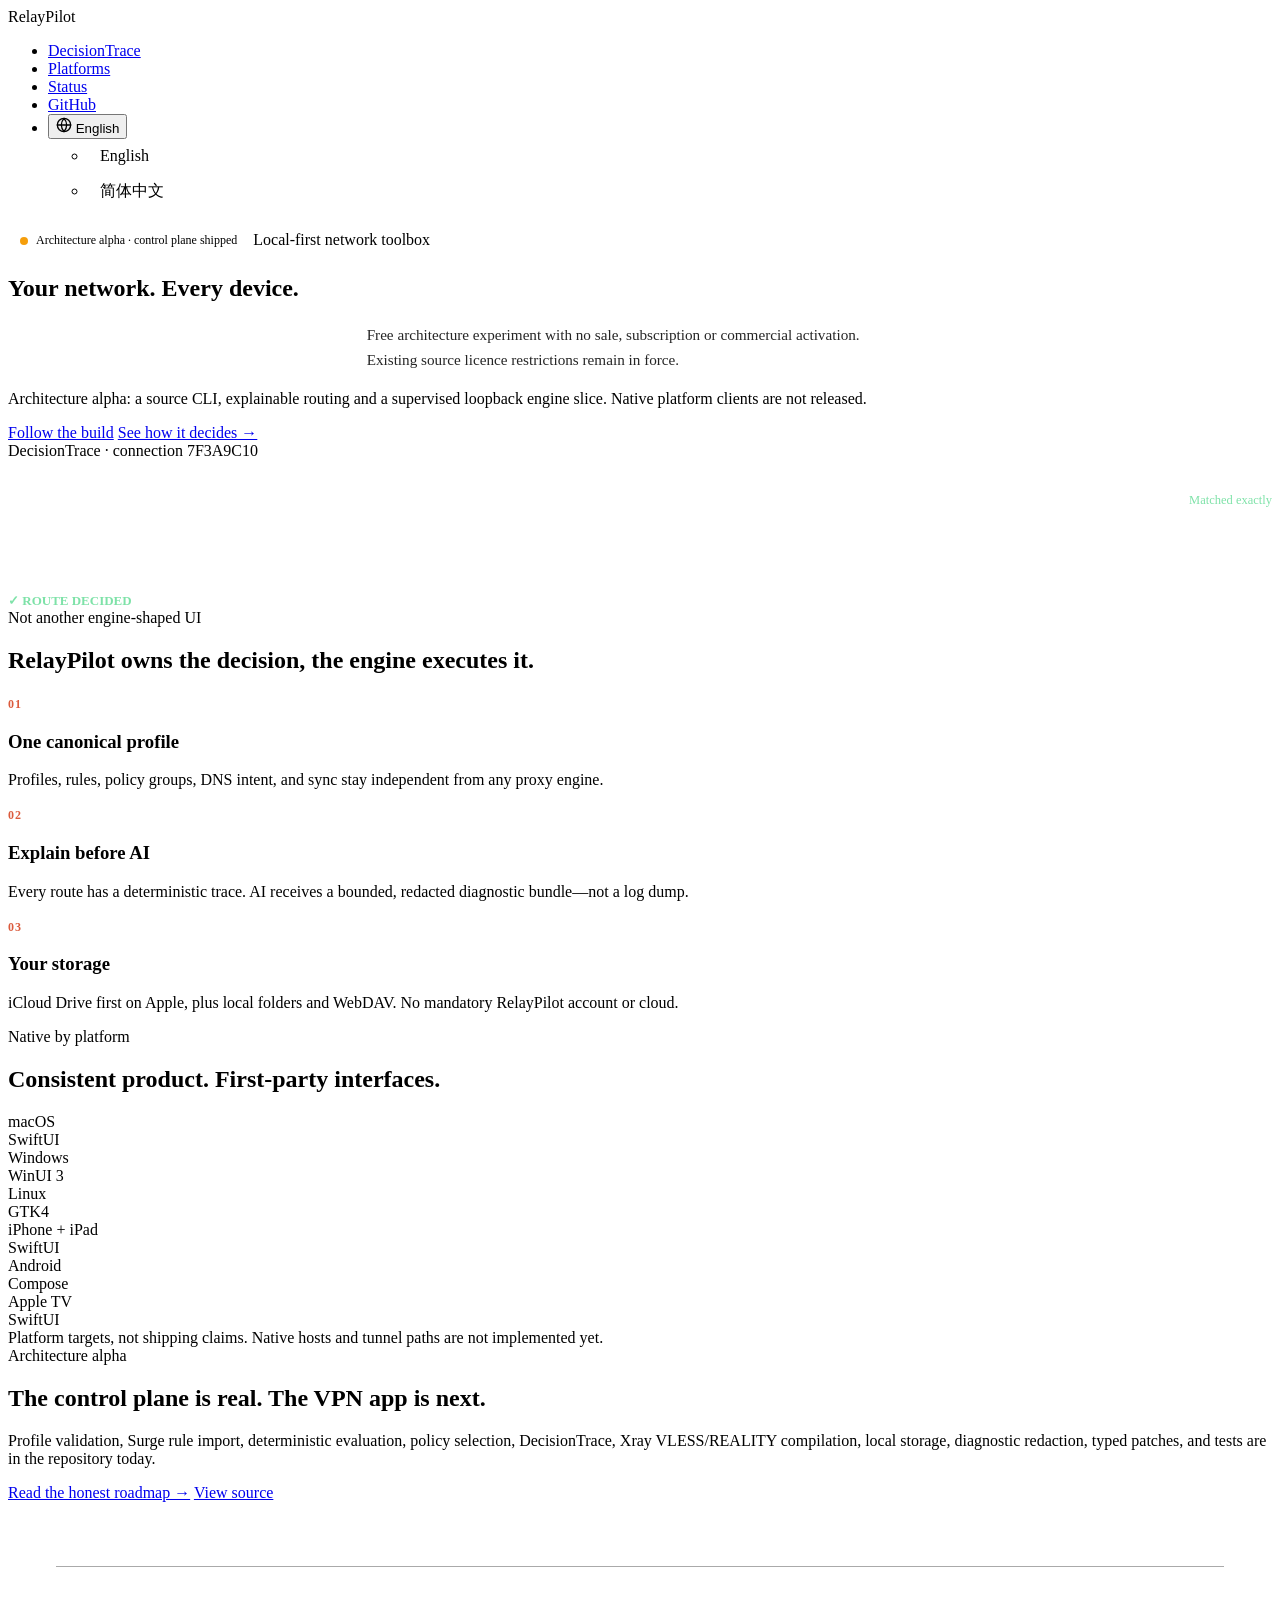
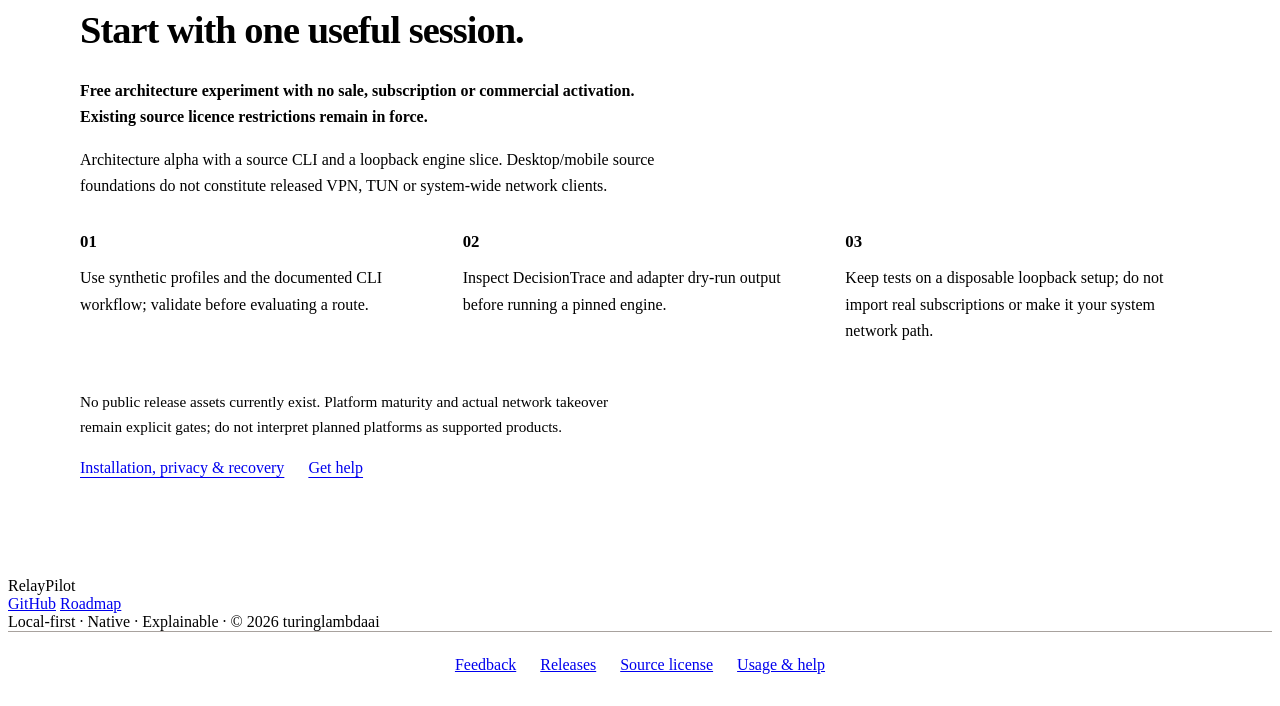
==== site/index.html @ 1c6aba77 "docs(site): use canonical project links after username change" ====
<!DOCTYPE html>
<html lang="en">
<head>
  <meta charset="UTF-8">
  <meta name="viewport" content="width=device-width, initial-scale=1.0">
  <title>RelayPilot — Your network. Every device.</title>
  <meta name="description" content="RelayPilot — one understandable network across every device you own.">
  <link rel="stylesheet" href="styles.css">
  <style>
    /* relaypilot product accent (family token skeleton, per-site hue) */
    :root { --accent:#DB5B3D; --accent-hover:#C2492E; --accent-soft:rgba(219,91,61,.14); --accent-tint:rgba(219,91,61,.08); }
    .status-pill { display:inline-flex; gap:8px; align-items:center; padding:7px 12px; border-radius:999px; border:1px solid var(--border); font-family:var(--font-mono); font-size:12px; }
    .status-dot { width:8px; height:8px; border-radius:50%; background:#F59E0B; }
    .card-num { font-family:var(--font-mono); font-size:12px; font-weight:600; color:var(--accent); letter-spacing:.08em; }
    .trace-body { white-space:normal; display:flex; flex-direction:column; gap:12px; }
    .trace-line { display:grid; grid-template-columns:230px 1fr auto; gap:14px; align-items:baseline; }
    .trace-label { color:rgba(255,255,255,.5); font-size:11.5px; letter-spacing:.08em; font-weight:600; }
    .trace-main { color:#fff; font-weight:600; }
    .trace-note { color:rgba(255,255,255,.5); font-size:12.5px; text-align:right; }
    .trace-note.ok { color:#7EE2A8; }
    .trace-verdict { border-top:1px solid rgba(255,255,255,.08); padding-top:12px; color:#7EE2A8; font-weight:600; font-size:13px; }
    @media (max-width:700px){ .trace-line { grid-template-columns:1fr; gap:2px; } .trace-note { text-align:left; } }
  </style>
<style>
  #product-support { display:flex; flex-wrap:wrap; justify-content:center; gap:12px 24px; padding:24px; font:inherit; border-top:1px solid var(--border, #a8a29e); }
  #product-support a:focus-visible { outline:2px solid currentColor; outline-offset:4px; }
  html:lang(en) #product-support .support-zh, html:lang(zh) #product-support .support-en { display:none; }
</style>
<style id="product-start-style">
.product-availability{font-size:.95rem;line-height:1.65;max-width:72ch;margin:18px 0;opacity:.85} .hero .product-availability{margin-left:auto;margin-right:auto}
.product-start{max-width:1120px;margin:64px auto;padding:32px 24px;border-top:1px solid var(--border,#aaa);font:inherit;line-height:1.65}
.product-start h2{font-size:clamp(1.7rem,3vw,2.4rem);letter-spacing:-.025em;margin:0 0 16px}.product-start h3{font-size:1.05rem;margin:0 0 10px}.product-start p{margin:0 0 16px;max-width:74ch}.product-start-grid{display:grid;grid-template-columns:repeat(3,minmax(0,1fr));gap:28px;margin:28px 0}.product-start a{text-decoration:underline;text-underline-offset:4px;overflow-wrap:anywhere}.product-start a:focus-visible{outline:2px solid currentColor;outline-offset:5px}.product-start .start-links{display:flex;gap:16px 24px;flex-wrap:wrap}.product-start .start-status{font-weight:600}.product-start .start-limits{font-size:.95em}
html:lang(en) .reader-zh,html:lang(zh) .reader-en{display:none!important}@media(max-width:700px){.product-start{margin:40px auto;padding:24px 20px}.product-start-grid{grid-template-columns:1fr;gap:18px}}
</style>
<style>.lang-menu li.lang-choice{padding:0}.lang-menu .lang-choice button{display:block;width:100%;padding:8px 12px;border:0;background:transparent;color:inherit;font:inherit;text-align:left;cursor:pointer}.lang-menu .lang-choice button:focus-visible{outline:2px solid currentColor;outline-offset:-2px;border-radius:4px}</style>
</head>
<body>
  <nav class="nav-container">
    <div class="nav-wrapper">
      <div class="nav-brand">RelayPilot</div>
      <ul class="nav-menu">
        <li><a href="#trace" data-en="DecisionTrace" data-zh="DecisionTrace">DecisionTrace</a></li>
        <li><a href="#platforms" class="optional" data-en="Platforms" data-zh="平台">Platforms</a></li>
        <li><a href="#status" class="optional" data-en="Status" data-zh="状态">Status</a></li>
        <li><a href="https://github.com/turlamai/relaypilot">GitHub</a></li>
        <li class="lang-dropdown-wrapper">
          <button class="lang-btn" type="button" onclick="void 0" aria-label="Switch language">
            <svg width="16" height="16" viewBox="0 0 24 24" fill="none" stroke="currentColor" stroke-width="2" stroke-linecap="round" stroke-linejoin="round"><circle cx="12" cy="12" r="10"></circle><line x1="2" y1="12" x2="22" y2="12"></line><path d="M12 2a15.3 15.3 0 0 1 4 10 15.3 15.3 0 0 1-4 10 15.3 15.3 0 0 1-4-10 15.3 15.3 0 0 1 4-10z"></path></svg>
            <span id="current-lang-label" data-en="English" data-zh="简体中文">English</span>
          </button>
          <ul class="lang-menu">
            <li class="lang-choice"><button type="button" onclick="setLanguage('en')">English</button></li>
            <li class="lang-choice"><button type="button" onclick="setLanguage('zh')">简体中文</button></li>
          </ul>
        </li>
      </ul>
    </div>
  </nav>

  <section class="hero" id="overview">
    <div class="container">
      <div class="status-pill"><span class="status-dot"></span><span data-en="Architecture alpha · control plane shipped" data-zh="架构 Alpha · 控制平面已交付">Architecture alpha · control plane shipped</span></div>
      <span class="eyebrow" data-en="Local-first network toolbox" data-zh="LOCAL-FIRST 原生网络工具箱">Local-first network toolbox</span>
      <h1><span data-en="Your network." data-zh="你的网络，">Your network.</span> <span class="accent" data-en="Every device." data-zh="每一台设备。">Every device.</span></h1>
<p class="reader-en product-availability" lang="en">Free architecture experiment with no sale, subscription or commercial activation. Existing source licence restrictions remain in force.</p><p class="reader-zh product-availability" lang="zh">免费架构实验，不销售、不订阅、不接商业激活；现行源码许可限制仍然有效。</p>
      <p class="lead" data-en="Architecture alpha: a source CLI, explainable routing and a supervised loopback engine slice. Native platform clients are not released." data-zh="架构 Alpha：源码 CLI、可解释路由与受监督回环引擎纵切。原生平台客户端尚未发布。">Architecture alpha: a source CLI, explainable routing and a supervised loopback engine slice. Native platform clients are not released.</p>
      <div class="hero-buttons">
        <a href="https://github.com/turlamai/relaypilot" class="btn btn-primary" data-en="Follow the build" data-zh="关注开发进展">Follow the build</a>
        <a href="#trace" class="btn btn-secondary" data-en="See how it decides →" data-zh="看它如何决策 →">See how it decides →</a>
      </div>
      <div class="hero-visual">
        <div class="code-window">
          <div class="window-header">
            <div class="window-controls"><span class="traffic-light close"></span><span class="traffic-light minimize"></span><span class="traffic-light maximize"></span></div>
            <div class="window-title">DecisionTrace · connection 7F3A9C10</div>
          </div>
          <div class="code-body trace-body" id="trace">
            <div class="trace-line"><span class="trace-label" data-en="REQUEST" data-zh="请求">REQUEST</span><span class="trace-main">api.openai.com:443</span><span class="trace-note" data-en="Browser · TCP" data-zh="浏览器 · TCP">Browser · TCP</span></div>
            <div class="trace-line"><span class="trace-label" data-en="RULE 1 · profile:daily-network" data-zh="规则 1 · profile:daily-network">RULE 1 · profile:daily-network</span><span class="trace-main">DOMAIN, api.openai.com</span><span class="trace-note ok" data-en="Matched exactly" data-zh="精确匹配">Matched exactly</span></div>
            <div class="trace-line"><span class="trace-label" data-en="POLICY" data-zh="策略">POLICY</span><span class="trace-main">AI → US Reality 01</span><span class="trace-note" data-en="Explicit group selection" data-zh="策略组显式选择">Explicit group selection</span></div>
            <div class="trace-line"><span class="trace-label" data-en="ENGINE BOUNDARY" data-zh="ENGINE 边界">ENGINE BOUNDARY</span><span class="trace-main">Xray · VLESS REALITY</span><span class="trace-note" data-en="Rule source map preserved" data-zh="保留规则源映射">Rule source map preserved</span></div>
            <div class="trace-verdict">✓ <span data-en="ROUTE DECIDED" data-zh="路由已决定">ROUTE DECIDED</span></div>
          </div>
        </div>
      </div>
    </div>
  </section>

  <section id="principles">
    <div class="container">
      <span class="eyebrow" data-en="Not another engine-shaped UI" data-zh="不是另一个按 engine 数据模型做出来的界面">Not another engine-shaped UI</span>
      <h2 class="section-title"><span data-en="RelayPilot owns the decision," data-zh="RelayPilot 做出决定，">RelayPilot owns the decision,</span> <span class="accent" data-en="the engine executes it." data-zh="Engine 负责执行。">the engine executes it.</span></h2>
      <div class="bento-grid">
        <div class="bento-card"><span class="card-num">01</span><h3 data-en="One canonical profile" data-zh="一套 canonical profile">One canonical profile</h3><p data-en="Profiles, rules, policy groups, DNS intent, and sync stay independent from any proxy engine." data-zh="Profile、规则、策略组、DNS 意图与同步不绑定任何 proxy engine。">Profiles, rules, policy groups, DNS intent, and sync stay independent from any proxy engine.</p></div>
        <div class="bento-card"><span class="card-num">02</span><h3 data-en="Explain before AI" data-zh="不依赖 AI 也能解释">Explain before AI</h3><p data-en="Every route has a deterministic trace. AI receives a bounded, redacted diagnostic bundle—not a log dump." data-zh="每条路由都有确定性 trace；AI 只接收有边界、已脱敏的诊断包。">Every route has a deterministic trace. AI receives a bounded, redacted diagnostic bundle—not a log dump.</p></div>
        <div class="bento-card"><span class="card-num">03</span><h3 data-en="Your storage" data-zh="使用你的存储">Your storage</h3><p data-en="iCloud Drive first on Apple, plus local folders and WebDAV. No mandatory RelayPilot account or cloud." data-zh="Apple 优先 iCloud Drive，并支持本地文件夹与 WebDAV；不强制账号或云。">iCloud Drive first on Apple, plus local folders and WebDAV. No mandatory RelayPilot account or cloud.</p></div>
      </div>
    </div>
  </section>

  <section id="platforms">
    <div class="container">
      <span class="eyebrow" data-en="Native by platform" data-zh="各平台真原生">Native by platform</span>
      <h2 class="section-title"><span data-en="Consistent product." data-zh="一致的产品。">Consistent product.</span> <span class="accent" data-en="First-party interfaces." data-zh="第一方原生界面。">First-party interfaces.</span></h2>
      <div class="platforms-grid">
        <div class="platform-card"><div class="platform-name">macOS</div><div class="platform-format">SwiftUI</div></div>
        <div class="platform-card"><div class="platform-name">Windows</div><div class="platform-format">WinUI 3</div></div>
        <div class="platform-card"><div class="platform-name">Linux</div><div class="platform-format">GTK4</div></div>
        <div class="platform-card"><div class="platform-name">iPhone + iPad</div><div class="platform-format">SwiftUI</div></div>
        <div class="platform-card"><div class="platform-name">Android</div><div class="platform-format">Compose</div></div>
        <div class="platform-card"><div class="platform-name">Apple TV</div><div class="platform-format">SwiftUI</div></div>
      </div>
      <div class="callout" data-en="Platform targets, not shipping claims. Native hosts and tunnel paths are not implemented yet." data-zh="这是平台目标，不是已支持声明；native host 与 tunnel path 尚未完成。">Platform targets, not shipping claims. Native hosts and tunnel paths are not implemented yet.</div>
    </div>
  </section>

  <section id="status">
    <div class="container">
      <span class="eyebrow" data-en="Architecture alpha" data-zh="架构 Alpha">Architecture alpha</span>
      <h2 class="section-title"><span data-en="The control plane is real." data-zh="控制平面已落地。">The control plane is real.</span> <span class="accent" data-en="The VPN app is next." data-zh="下一步是真实 VPN 路径。">The VPN app is next.</span></h2>
      <p class="lead" data-en="Profile validation, Surge rule import, deterministic evaluation, policy selection, DecisionTrace, Xray VLESS/REALITY compilation, local storage, diagnostic redaction, typed patches, and tests are in the repository today." data-zh="Profile 校验、Surge 规则导入、确定性求值、策略选择、DecisionTrace、Xray VLESS/REALITY 编译、本地 storage、诊断脱敏、typed patch 和测试都已进入仓库。">Profile validation, Surge rule import, deterministic evaluation, policy selection, DecisionTrace, Xray VLESS/REALITY compilation, local storage, diagnostic redaction, typed patches, and tests are in the repository today.</p>
      <div class="hero-buttons">
        <a href="https://github.com/turlamai/relaypilot/blob/main/ROADMAP.md" class="btn btn-primary" data-en="Read the honest roadmap →" data-zh="查看诚实路线图 →">Read the honest roadmap →</a>
        <a href="https://github.com/turlamai/relaypilot" class="btn btn-secondary" data-en="View source" data-zh="查看源码">View source</a>
      </div>
    </div>
  </section>

  <section id="start-here" class="product-start" aria-label="Get started / 开始使用">
<h2 class="reader-en " lang="en">Start with one useful session.</h2><h2 class="reader-zh " lang="zh">从一次有效使用开始。</h2><p class="reader-en start-status" lang="en">Free architecture experiment with no sale, subscription or commercial activation. Existing source licence restrictions remain in force.</p><p class="reader-zh start-status" lang="zh">免费架构实验，不销售、不订阅、不接商业激活；现行源码许可限制仍然有效。</p><p class="reader-en " lang="en">Architecture alpha with a source CLI and a loopback engine slice. Desktop/mobile source foundations do not constitute released VPN, TUN or system-wide network clients.</p><p class="reader-zh " lang="zh">架构 Alpha，已有源码 CLI 与回环引擎纵切。桌面或移动源码基础不等于已发布的 VPN、TUN 或系统全局网络客户端。</p><div class="product-start-grid"><article><h3 class="reader-en " lang="en">01</h3><h3 class="reader-zh " lang="zh">01</h3><p class="reader-en " lang="en">Use synthetic profiles and the documented CLI workflow; validate before evaluating a route.</p><p class="reader-zh " lang="zh">使用合成 profile 和已文档化的 CLI 工作流，先校验再求值路由。</p></article><article><h3 class="reader-en " lang="en">02</h3><h3 class="reader-zh " lang="zh">02</h3><p class="reader-en " lang="en">Inspect DecisionTrace and adapter dry-run output before running a pinned engine.</p><p class="reader-zh " lang="zh">运行固定版本引擎前，先检查 DecisionTrace 和适配器 dry-run 输出。</p></article><article><h3 class="reader-en " lang="en">03</h3><h3 class="reader-zh " lang="zh">03</h3><p class="reader-en " lang="en">Keep tests on a disposable loopback setup; do not import real subscriptions or make it your system network path.</p><p class="reader-zh " lang="zh">测试保留在可丢弃的回环环境，不导入真实订阅，也不将其用作系统网络通道。</p></article></div><p class="reader-en start-limits" lang="en">No public release assets currently exist. Platform maturity and actual network takeover remain explicit gates; do not interpret planned platforms as supported products.</p><p class="reader-zh start-limits" lang="zh">当前没有公开发行附件。平台成熟度与实际网络接管仍需明确验收；规划平台不等于已支持产品。</p><div class="start-links"><a class="reader-en" lang="en" href="https://github.com/turlamai/relaypilot/blob/main/docs/USER-GUIDE.md">Installation, privacy &amp; recovery</a><a class="reader-zh" lang="zh" href="https://github.com/turlamai/relaypilot/blob/main/docs/USER-GUIDE.zh-CN.md">安装、隐私与恢复</a><a href="https://github.com/turlamai/relaypilot/issues"><span class="reader-en " lang="en">Get help</span><span class="reader-zh " lang="zh">反馈与帮助</span></a></div>
</section>
<footer>
    <div class="footer-content">
      <div class="footer-brand">RelayPilot</div>
      <div class="footer-links">
        <a href="https://github.com/turlamai/relaypilot">GitHub</a>
        <a href="https://github.com/turlamai/relaypilot/blob/main/ROADMAP.md" data-en="Roadmap" data-zh="路线图">Roadmap</a>
      </div>
      <div class="footer-note" data-en="Local-first · Native · Explainable · © 2026 turinglambdaai" data-zh="Local-first · 原生 · 可解释 · © 2026 turinglambdaai">Local-first · Native · Explainable · © 2026 turinglambdaai</div>
    </div>
  </footer>
<nav id="product-support" aria-label="Support / 支持"><a href="https://github.com/turlamai/relaypilot/issues"><span class="support-zh">反馈</span><span class="support-en" lang="en">Feedback</span></a> <a href="https://github.com/turlamai/relaypilot/releases"><span class="support-zh">发布与更新</span><span class="support-en" lang="en">Releases</span></a> <a href="https://github.com/turlamai/relaypilot/blob/main/LICENSE"><span class="support-zh">源码许可</span><span class="support-en" lang="en">Source license</span></a> <a class="support-zh" href="https://github.com/turlamai/relaypilot/blob/main/docs/USER-GUIDE.zh-CN.md">使用与帮助</a> <a class="support-en" lang="en" href="https://github.com/turlamai/relaypilot/blob/main/docs/USER-GUIDE.md">Usage & help</a></nav>

  <script>
    // Unified language policy: explicit choice wins; otherwise follow system/browser locale.
    var LANGUAGE_OVERRIDE_KEY = 'relaypilot-lang-override-v2';
    var LANGUAGE_LEGACY_KEYS = ['site-lang'];
    var pageMetadata = {
      en: { title:'RelayPilot — Your network. Every device.', description:'RelayPilot — one understandable network across every device you own.' },
      zh: { title:'RelayPilot — 你的网络，每一台设备', description:'RelayPilot — 一套可解释的网络，覆盖你的每一台设备。' }
    };
    function readLanguageOverride(){
      try {
        var v=localStorage.getItem(LANGUAGE_OVERRIDE_KEY);
        if(v!=='zh'&&v!=='en'){
          for(var i=0;i<LANGUAGE_LEGACY_KEYS.length;i++){
            var legacy=localStorage.getItem(LANGUAGE_LEGACY_KEYS[i]);
            if(legacy==='zh'||legacy==='en'){ v=legacy; try{localStorage.setItem(LANGUAGE_OVERRIDE_KEY,v);}catch(e){} break; }
          }
        }
        return v==='zh'||v==='en'?v:null;
      } catch(e){ return null; }
    }
    function detectBrowserLanguage(){ var locale=(navigator.languages&&navigator.languages[0])||navigator.language||''; return String(locale).toLowerCase().indexOf('zh')===0?'zh':'en'; }
    function applyLanguage(lang,persist){
      if(persist){ try { localStorage.setItem(LANGUAGE_OVERRIDE_KEY,lang); } catch(e){} }
      document.querySelectorAll('[data-en]').forEach(function(el){ var text=el.getAttribute('data-'+lang); if(text!==null) el.textContent=text; });
      document.documentElement.lang=lang==='zh'?'zh-CN':'en';
      document.documentElement.setAttribute('data-language',lang);
      var label=document.getElementById('current-lang-label');
      if(label) label.textContent=lang==='zh'?'简体中文':'English';
      var metadata=pageMetadata[lang];
      if(metadata){ document.title=metadata.title; var d=document.querySelector('meta[name="description"]'); if(d)d.setAttribute('content',metadata.description); }
    }
    function setLanguage(lang){ if(lang==='zh'||lang==='en') applyLanguage(lang,true); }
    applyLanguage(readLanguageOverride()||detectBrowserLanguage(),false);
    LANGUAGE_LEGACY_KEYS.forEach(function(k){ try{ localStorage.removeItem(k); }catch(e){} });
    window.addEventListener('languagechange',function(){ if(!readLanguageOverride()) applyLanguage(detectBrowserLanguage(),false); });
  </script>
</body>
</html>
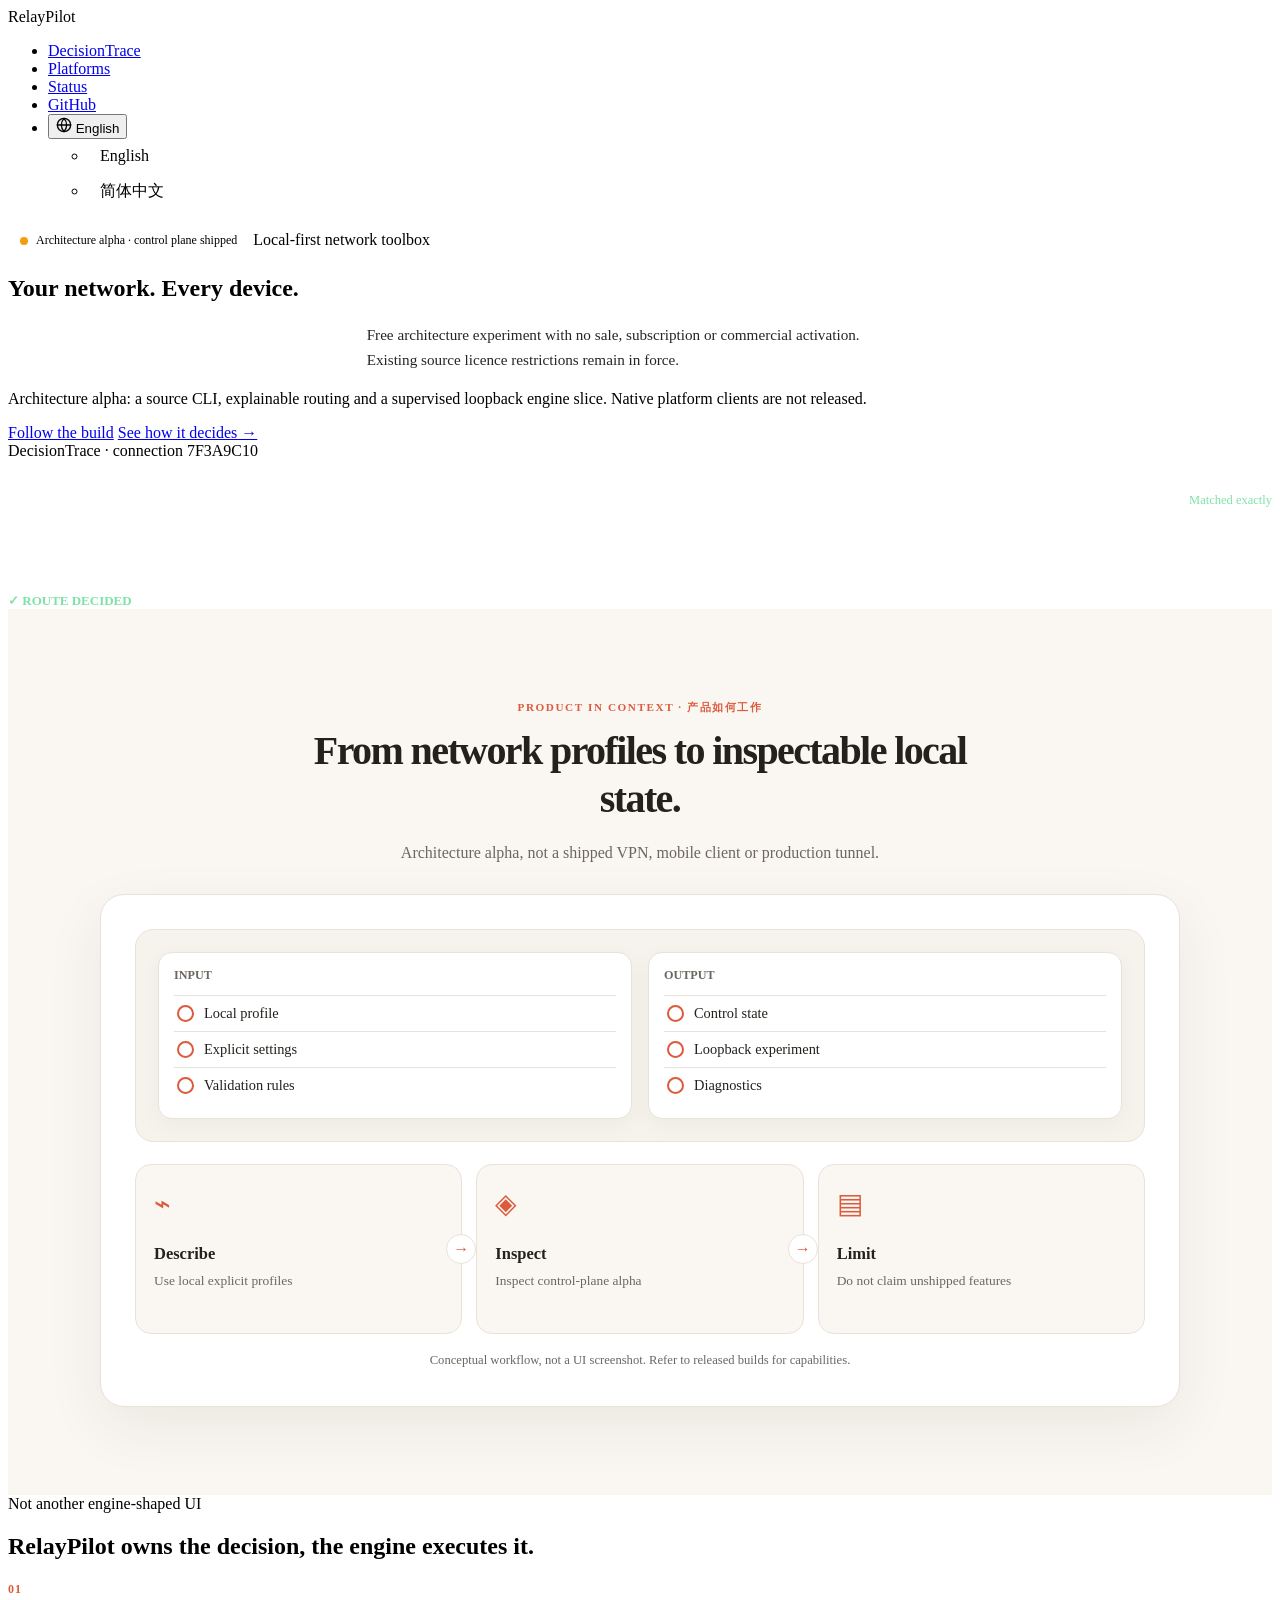
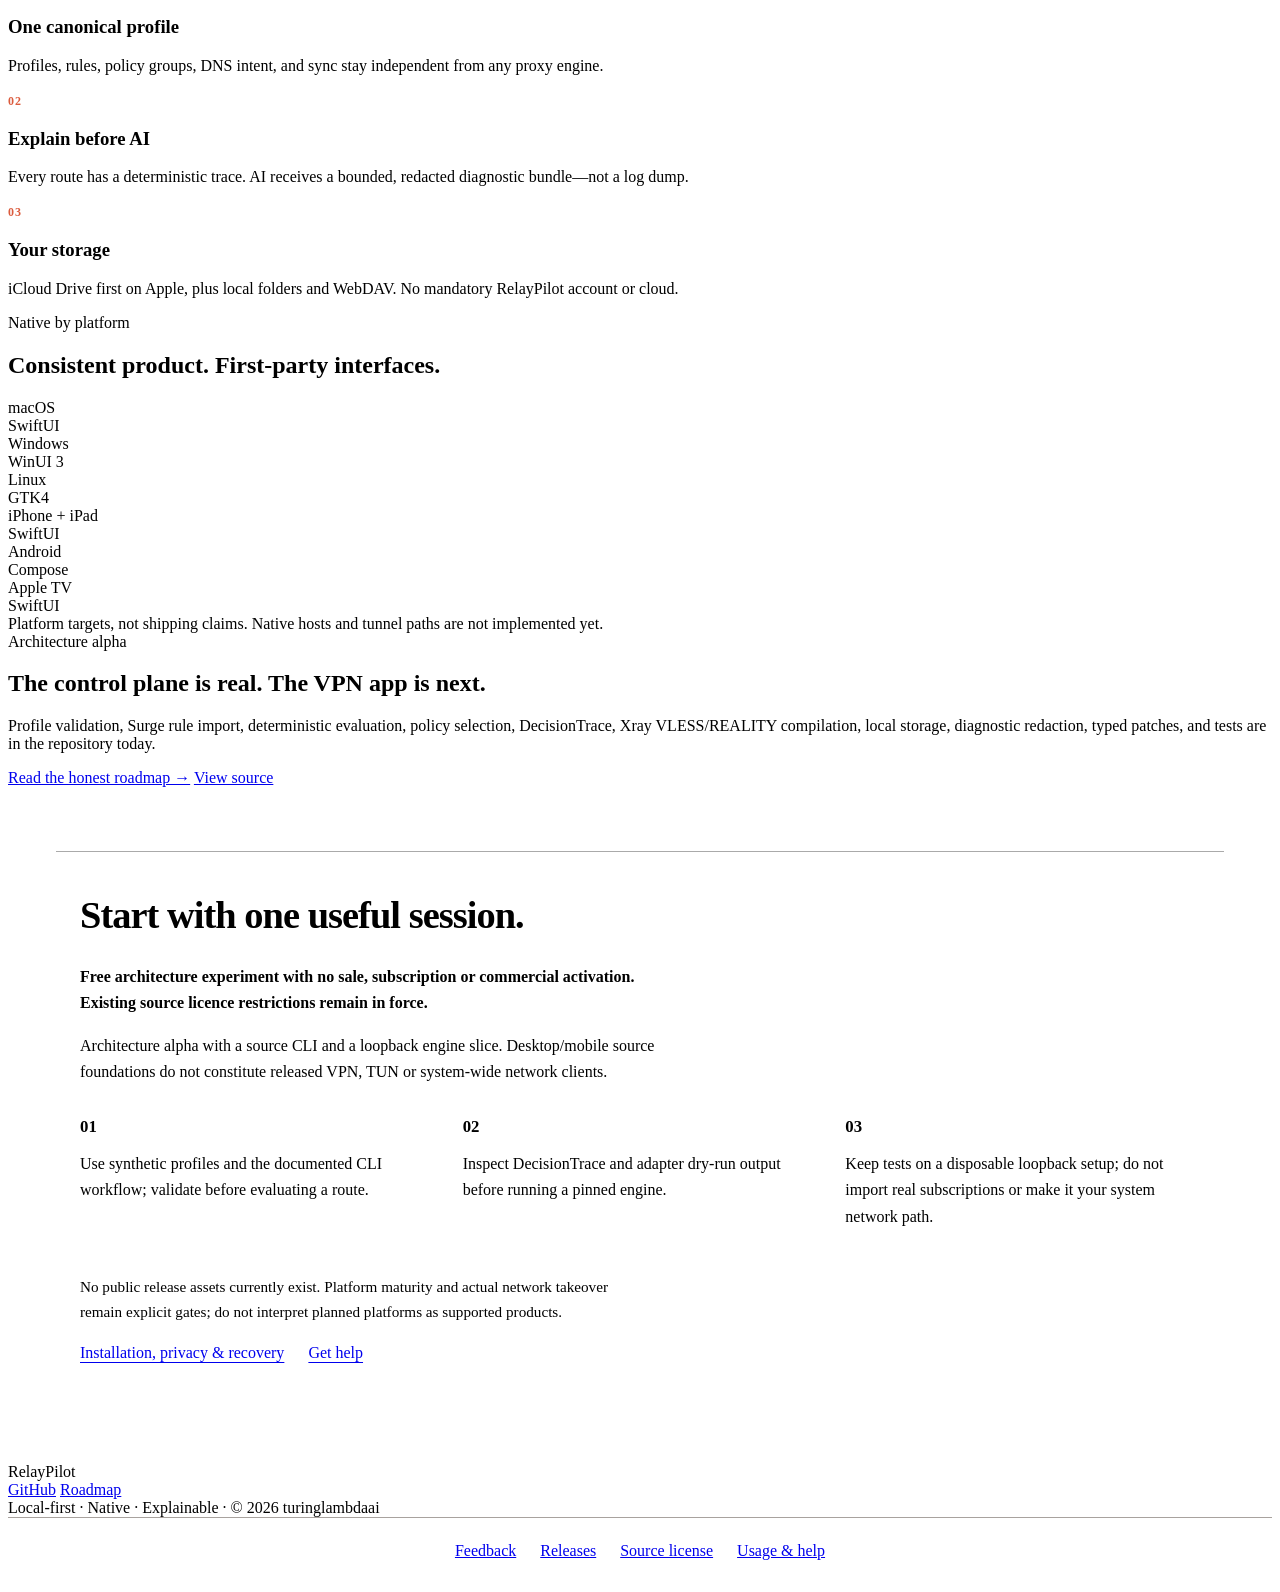
==== commit 924babb2: "docs(site): make product value visible with honest workflow diagram" ====
--- a/site/index.html
+++ b/site/index.html
@@ -33,7 +33,44 @@
 html:lang(en) .reader-zh,html:lang(zh) .reader-en{display:none!important}@media(max-width:700px){.product-start{margin:40px auto;padding:24px 20px}.product-start-grid{grid-template-columns:1fr;gap:18px}}
 </style>
 <style>.lang-menu li.lang-choice{padding:0}.lang-menu .lang-choice button{display:block;width:100%;padding:8px 12px;border:0;background:transparent;color:inherit;font:inherit;text-align:left;cursor:pointer}.lang-menu .lang-choice button:focus-visible{outline:2px solid currentColor;outline-offset:-2px;border-radius:4px}</style>
-</head>
+<style id="visual-showcase-css">
+/* Visual Showcase: process illustration, intentionally not an app screenshot. */
+.vs-showcase{padding:clamp(48px,7vw,88px) 24px;background:var(--bg,var(--surface,#faf7f2));color:var(--text,var(--ink,#24211d))}
+.vs-showcase *{box-sizing:border-box}
+.vs-showcase .vs-wrap{max-width:1080px;margin:0 auto}
+.vs-showcase .vs-intro{text-align:center;max-width:680px;margin:0 auto 28px}
+.vs-showcase .vs-label{text-transform:uppercase;letter-spacing:.14em;font-size:.7rem;font-weight:700;color:var(--accent,#b85d3f)}
+.vs-showcase h2{font:inherit;font-size:clamp(1.65rem,3.3vw,2.5rem);font-weight:700;line-height:1.2;letter-spacing:-.04em;margin:12px 0}
+.vs-showcase .vs-lead,.vs-showcase .vs-caption{color:var(--text-2,var(--muted,#6b6660));line-height:1.7}
+.vs-showcase .vs-frame{padding:clamp(18px,3vw,34px);border:1px solid var(--border,var(--line,#e8e2d9));background:var(--bg-card,var(--surface,#fff));border-radius:24px;box-shadow:0 20px 60px rgba(36,29,18,.07);overflow:hidden}
+.vs-showcase .vs-stage{display:grid;grid-template-columns:repeat(3,minmax(0,1fr));gap:14px}
+.vs-showcase .vs-step{position:relative;min-height:170px;padding:22px 18px;border-radius:16px;background:var(--bg,var(--surface,#faf7f2));border:1px solid var(--border,var(--line,#e8e2d9))}
+.vs-showcase .vs-step:not(:last-child):after{content:"→";position:absolute;z-index:1;right:-15px;top:50%;transform:translateY(-50%);width:28px;height:28px;display:grid;place-items:center;border-radius:50%;background:var(--bg-card,var(--surface,#fff));color:var(--accent,#b85d3f);border:1px solid var(--border,var(--line,#e8e2d9))}
+.vs-showcase .vs-glyph{font-size:1.75rem;display:block;margin-bottom:24px;color:var(--accent,#b85d3f)}
+.vs-showcase .vs-step b{display:block;font-size:1.03rem;margin-bottom:7px}
+.vs-showcase .vs-step small{display:block;color:var(--text-2,var(--muted,#6b6660));font-size:.84rem;line-height:1.5}
+.vs-showcase .vs-caption{font-size:.79rem;text-align:center;margin:16px 0 0}
+.vs-showcase .vs-art{margin-bottom:22px;background:var(--bg,var(--surface,#f6f3ed));border:1px solid var(--border,var(--line,#e8e2d9));border-radius:18px;padding:22px;overflow:hidden;min-height:185px}
+.vs-showcase .vs-task-art{display:grid;grid-template-columns:1fr 1fr;gap:16px;align-items:start}
+.vs-showcase .vs-mini-board{background:var(--bg-card,var(--surface,#fff));border-radius:14px;border:1px solid var(--border,var(--line,#e8e2d9));padding:15px;box-shadow:0 6px 24px rgba(10,10,10,.04)}
+.vs-showcase .vs-mini-title{font-size:.76rem;color:var(--text-2,var(--muted,#6b6660));font-weight:700;margin-bottom:12px}
+.vs-showcase .vs-mini-task{display:flex;align-items:center;gap:10px;padding:9px 3px;border-top:1px solid var(--border,var(--line,#e8e2d9));font-size:.9rem}
+.vs-showcase .vs-ring{flex:none;height:17px;width:17px;border:2px solid var(--accent,#b85d3f);border-radius:50%}
+.vs-showcase .vs-ring.done{background:var(--accent,#b85d3f);position:relative}.vs-showcase .vs-ring.done:after{content:"✓";color:#fff;font-size:12px;position:absolute;left:2px;top:-3px}
+.vs-showcase .vs-mini-tag{margin-left:auto;color:var(--accent,#b85d3f);background:var(--accent-soft,#f7e5dd);font-size:.7rem;padding:3px 6px;border-radius:6px}
+.vs-showcase .vs-reader-art{display:grid;grid-template-columns:1.5fr 1fr;gap:18px}
+.vs-showcase .vs-paper,.vs-showcase .vs-annotation{border-radius:14px;background:var(--bg-card,var(--surface,#fff));border:1px solid var(--border,var(--line,#e8e2d9));padding:18px}
+.vs-showcase .vs-paper-title{font-size:.75rem;letter-spacing:.1em;color:var(--text-2,var(--muted,#6b6660));margin-bottom:22px}
+.vs-showcase .vs-line{height:9px;background:var(--border,var(--line,#e8e2d9));border-radius:8px;margin:12px 0;max-width:100%}
+.vs-showcase .vs-line.short{width:57%}.vs-showcase .vs-line.mid{width:82%}
+.vs-showcase .vs-highlight{height:15px;border-radius:3px;width:72%;background:color-mix(in srgb,var(--accent,#d97757) 32%,transparent)}
+.vs-showcase .vs-note-label{font-size:.72rem;letter-spacing:.09em;color:var(--accent,#b85d3f);font-weight:800}
+.vs-showcase .vs-note-body{font-size:.93rem;line-height:1.7;margin:18px 0}
+.vs-showcase .vs-note-foot{font-size:.75rem;color:var(--text-2,var(--muted,#6b6660))}
+html:lang(en) .vs-zh,html:lang(zh) .vs-en{display:none!important}
+@media(max-width:700px){.vs-showcase .vs-stage{grid-template-columns:1fr}.vs-showcase .vs-step{min-height:120px}.vs-showcase .vs-step:not(:last-child):after{right:calc(50% - 14px);top:auto;bottom:-15px;transform:rotate(90deg)}.vs-showcase .vs-glyph{margin-bottom:12px}.vs-showcase .vs-reader-art{grid-template-columns:1fr 1fr}.vs-showcase .vs-art{padding:14px}}
+@media(prefers-reduced-motion:reduce){.vs-showcase *, .vs-showcase *:before,.vs-showcase *:after{animation:none!important;transition:none!important}}
+</style></head>
 <body>
   <nav class="nav-container">
     <div class="nav-wrapper">
@@ -84,7 +121,7 @@
         </div>
       </div>
     </div>
-  </section>
+  </section><section id="visual-showcase" class="vs-showcase" aria-label="Product workflow diagram"><div class="vs-wrap"><div class="vs-intro"><span class="vs-label">PRODUCT IN CONTEXT · 产品如何工作</span><h2><span class="vs-zh" lang="zh-CN">从网络配置到可检查的本地状态。</span><span class="vs-en" lang="en">From network profiles to inspectable local state.</span></h2><p class="vs-lead"><span class="vs-zh" lang="zh-CN">当前仍是架构 Alpha；示意不代表正式 VPN、移动客户端或生产级隧道已经交付。</span><span class="vs-en" lang="en">Architecture alpha, not a shipped VPN, mobile client or production tunnel.</span></p></div><div class="vs-frame"><div class="vs-art vs-task-art"><div class="vs-mini-board"><div class="vs-mini-title">INPUT</div><div class="vs-mini-task"><span class="vs-ring" aria-hidden="true"></span>Local profile</div><div class="vs-mini-task"><span class="vs-ring" aria-hidden="true"></span>Explicit settings</div><div class="vs-mini-task"><span class="vs-ring" aria-hidden="true"></span>Validation rules</div></div><div class="vs-mini-board"><div class="vs-mini-title">OUTPUT</div><div class="vs-mini-task"><span class="vs-ring" aria-hidden="true"></span>Control state</div><div class="vs-mini-task"><span class="vs-ring" aria-hidden="true"></span>Loopback experiment</div><div class="vs-mini-task"><span class="vs-ring" aria-hidden="true"></span>Diagnostics</div></div></div><div class="vs-stage"><div class="vs-step"><span class="vs-glyph" aria-hidden="true">⌁</span><b><span class="vs-zh" lang="zh-CN">描述配置</span><span class="vs-en" lang="en">Describe</span></b><small><span class="vs-zh" lang="zh-CN">使用显式本地资料</span><span class="vs-en" lang="en">Use local explicit profiles</span></small></div><div class="vs-step"><span class="vs-glyph" aria-hidden="true">◈</span><b><span class="vs-zh" lang="zh-CN">检查状态</span><span class="vs-en" lang="en">Inspect</span></b><small><span class="vs-zh" lang="zh-CN">验证控制平面实验</span><span class="vs-en" lang="en">Inspect control-plane alpha</span></small></div><div class="vs-step"><span class="vs-glyph" aria-hidden="true">▤</span><b><span class="vs-zh" lang="zh-CN">明确边界</span><span class="vs-en" lang="en">Limit</span></b><small><span class="vs-zh" lang="zh-CN">不宣传未交付能力</span><span class="vs-en" lang="en">Do not claim unshipped features</span></small></div></div><p class="vs-caption"><span class="vs-zh" lang="zh-CN">概念工作流示意，非软件截图。实际能力以已发布版本为准。</span><span class="vs-en" lang="en">Conceptual workflow, not a UI screenshot. Refer to released builds for capabilities.</span></p></div></div></section>
 
   <section id="principles">
     <div class="container">
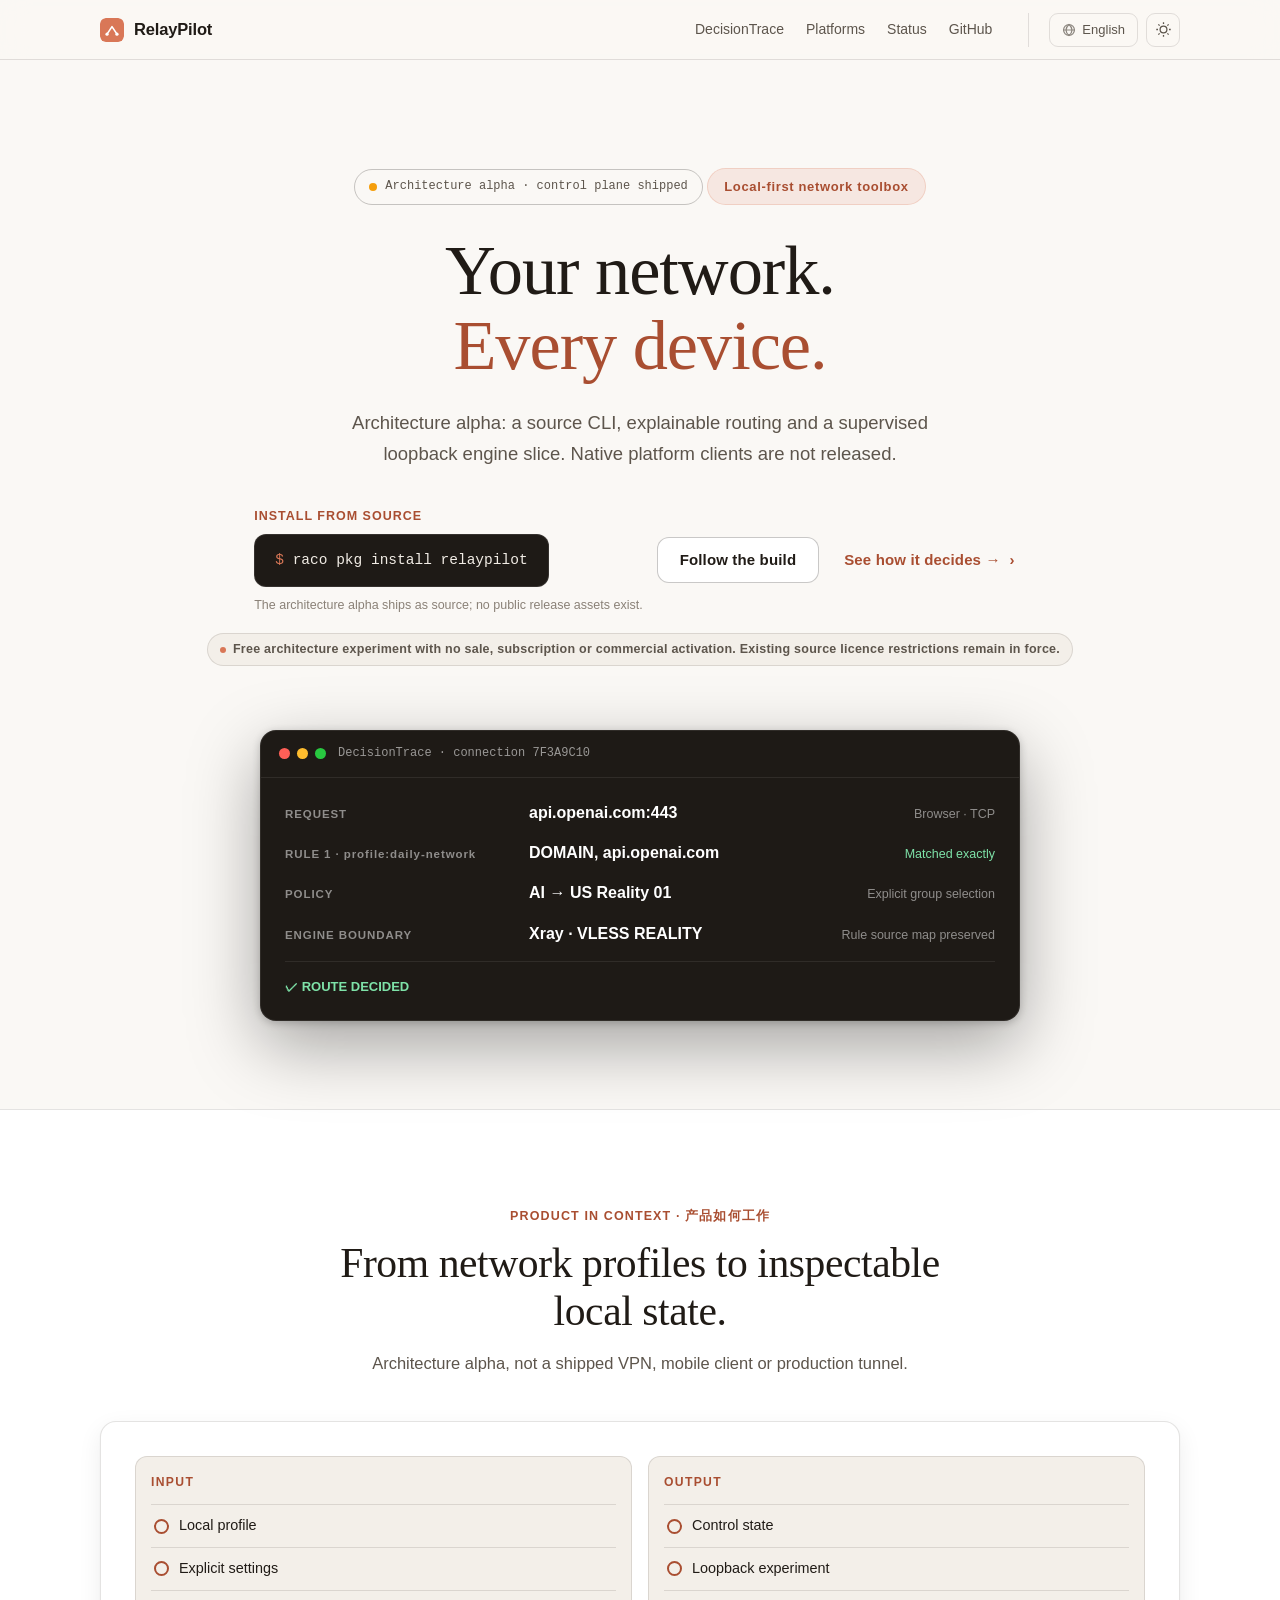
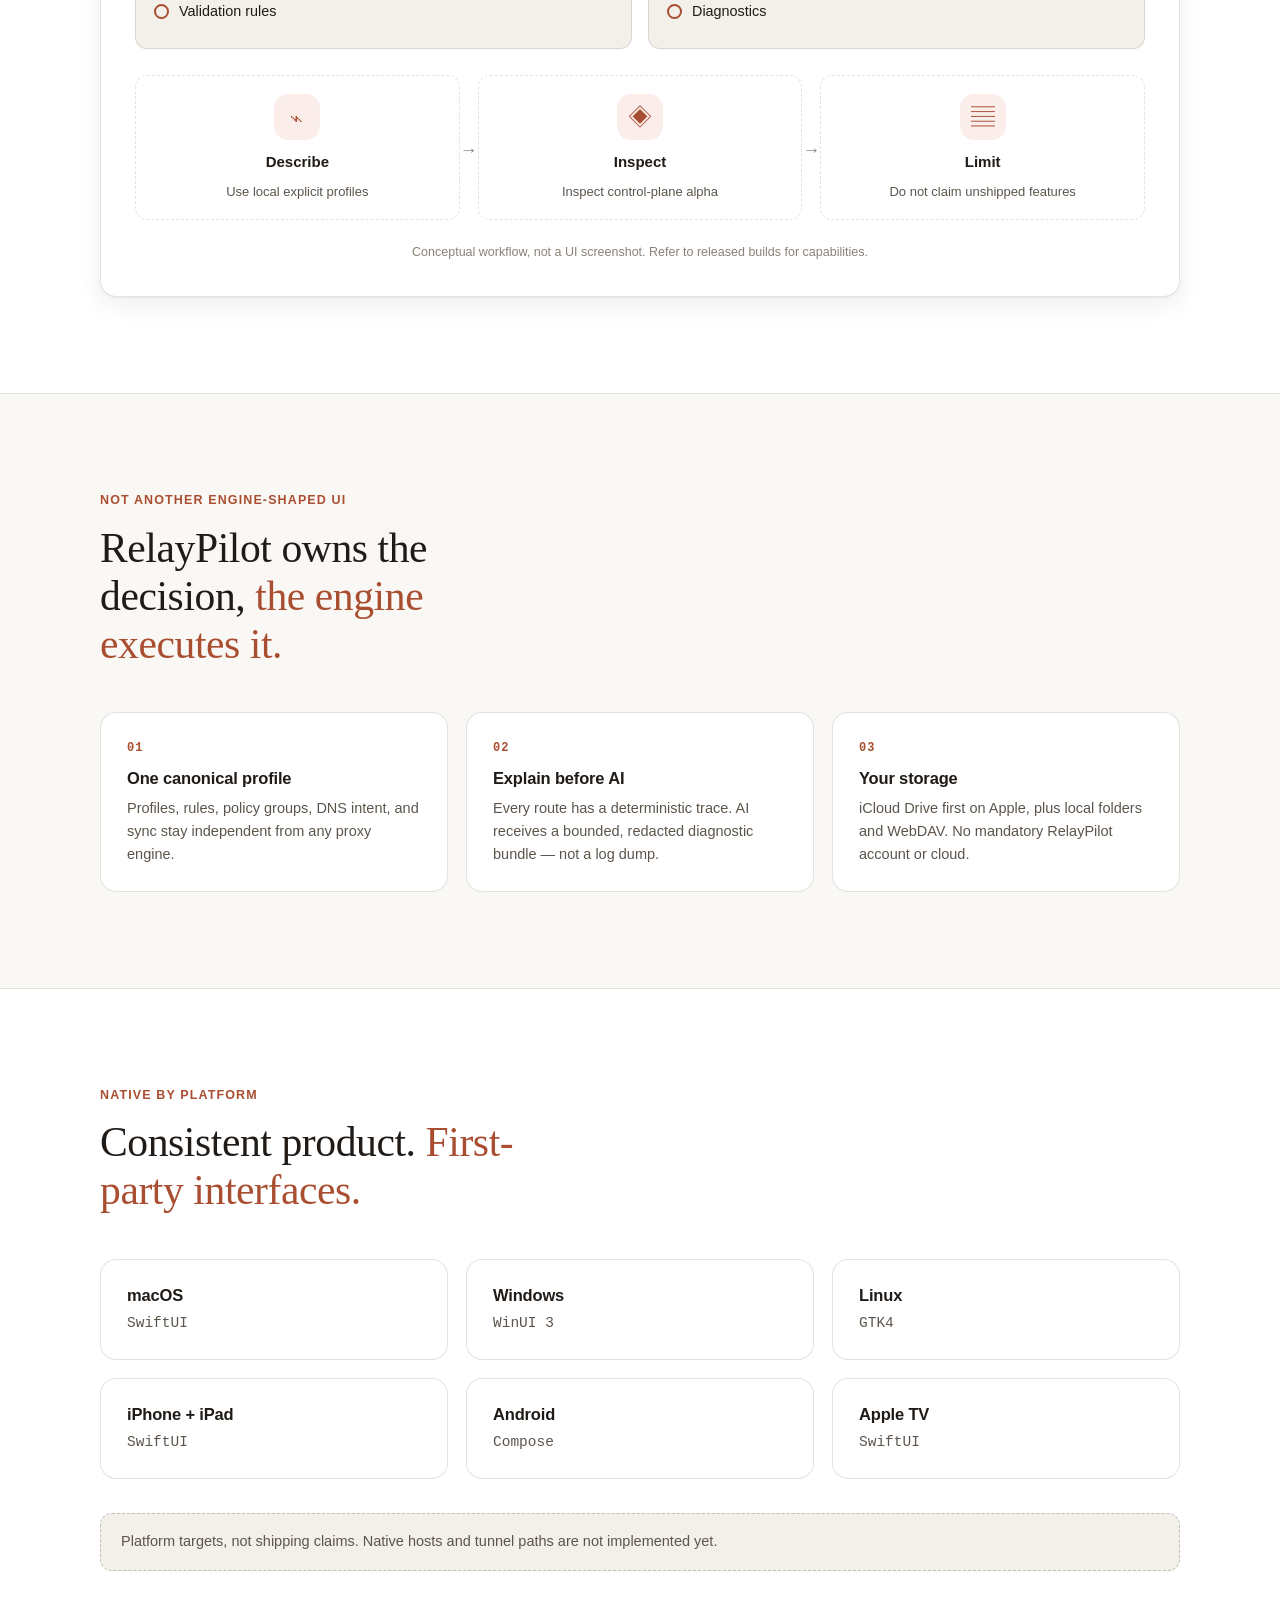
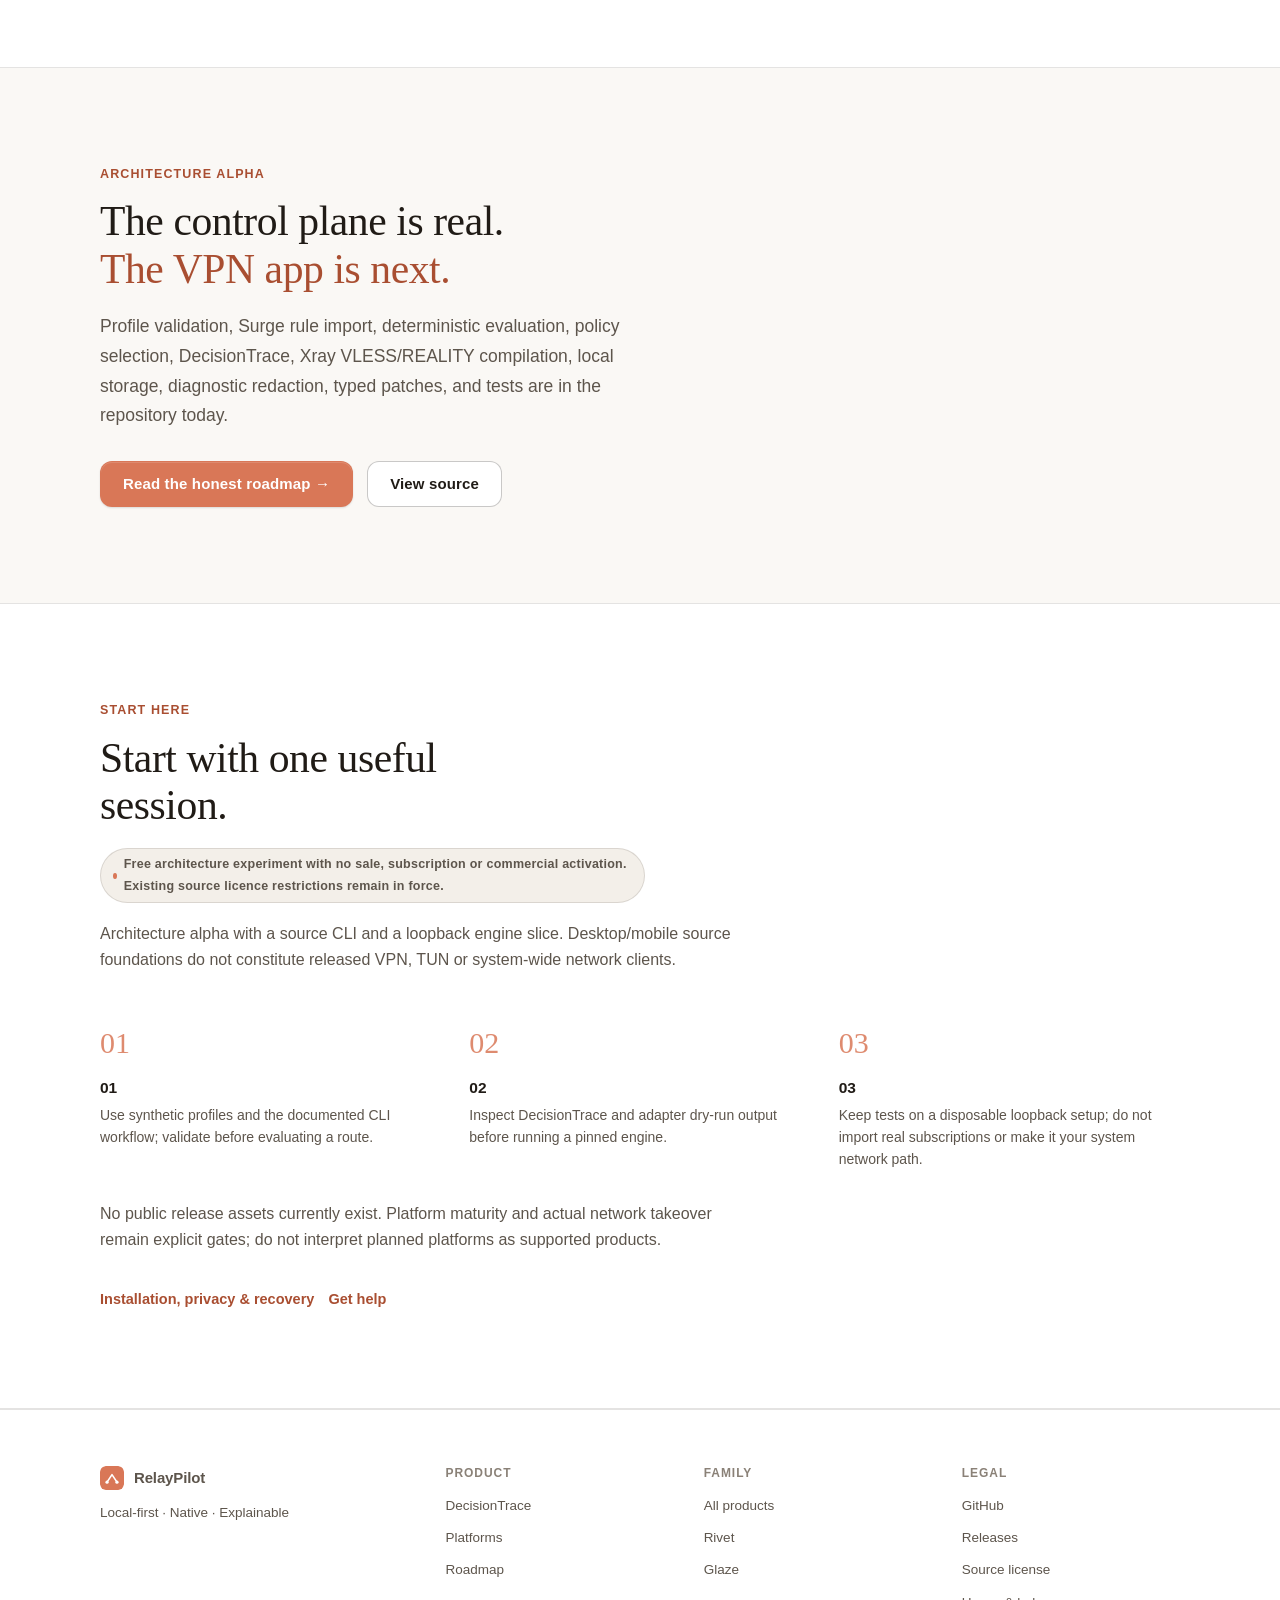
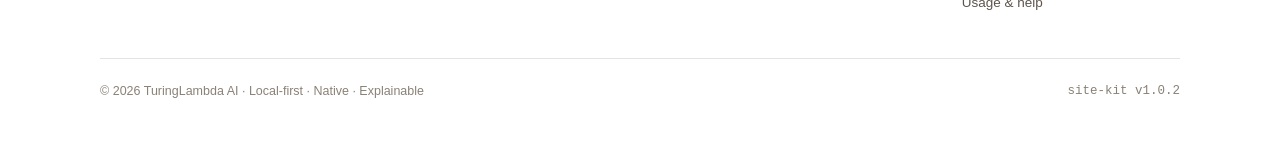
==== commit 882220de: "site: rebuild homepage on site-kit v1.0.2 - adopt the family design system (terracotta accent, Newsr" ====
--- a/site/index.html
+++ b/site/index.html
@@ -1,218 +1,424 @@
 <!DOCTYPE html>
-<html lang="en">
+<html lang="zh-CN" data-kit-id="relaypilot">
+
 <head>
-  <meta charset="UTF-8">
-  <meta name="viewport" content="width=device-width, initial-scale=1.0">
-  <title>RelayPilot — Your network. Every device.</title>
-  <meta name="description" content="RelayPilot — one understandable network across every device you own.">
-  <link rel="stylesheet" href="styles.css">
-  <style>
-    /* relaypilot product accent (family token skeleton, per-site hue) */
-    :root { --accent:#DB5B3D; --accent-hover:#C2492E; --accent-soft:rgba(219,91,61,.14); --accent-tint:rgba(219,91,61,.08); }
-    .status-pill { display:inline-flex; gap:8px; align-items:center; padding:7px 12px; border-radius:999px; border:1px solid var(--border); font-family:var(--font-mono); font-size:12px; }
-    .status-dot { width:8px; height:8px; border-radius:50%; background:#F59E0B; }
-    .card-num { font-family:var(--font-mono); font-size:12px; font-weight:600; color:var(--accent); letter-spacing:.08em; }
-    .trace-body { white-space:normal; display:flex; flex-direction:column; gap:12px; }
-    .trace-line { display:grid; grid-template-columns:230px 1fr auto; gap:14px; align-items:baseline; }
-    .trace-label { color:rgba(255,255,255,.5); font-size:11.5px; letter-spacing:.08em; font-weight:600; }
-    .trace-main { color:#fff; font-weight:600; }
-    .trace-note { color:rgba(255,255,255,.5); font-size:12.5px; text-align:right; }
-    .trace-note.ok { color:#7EE2A8; }
-    .trace-verdict { border-top:1px solid rgba(255,255,255,.08); padding-top:12px; color:#7EE2A8; font-weight:600; font-size:13px; }
-    @media (max-width:700px){ .trace-line { grid-template-columns:1fr; gap:2px; } .trace-note { text-align:left; } }
-  </style>
-<style>
-  #product-support { display:flex; flex-wrap:wrap; justify-content:center; gap:12px 24px; padding:24px; font:inherit; border-top:1px solid var(--border, #a8a29e); }
-  #product-support a:focus-visible { outline:2px solid currentColor; outline-offset:4px; }
-  html:lang(en) #product-support .support-zh, html:lang(zh) #product-support .support-en { display:none; }
-</style>
-<style id="product-start-style">
-.product-availability{font-size:.95rem;line-height:1.65;max-width:72ch;margin:18px 0;opacity:.85} .hero .product-availability{margin-left:auto;margin-right:auto}
-.product-start{max-width:1120px;margin:64px auto;padding:32px 24px;border-top:1px solid var(--border,#aaa);font:inherit;line-height:1.65}
-.product-start h2{font-size:clamp(1.7rem,3vw,2.4rem);letter-spacing:-.025em;margin:0 0 16px}.product-start h3{font-size:1.05rem;margin:0 0 10px}.product-start p{margin:0 0 16px;max-width:74ch}.product-start-grid{display:grid;grid-template-columns:repeat(3,minmax(0,1fr));gap:28px;margin:28px 0}.product-start a{text-decoration:underline;text-underline-offset:4px;overflow-wrap:anywhere}.product-start a:focus-visible{outline:2px solid currentColor;outline-offset:5px}.product-start .start-links{display:flex;gap:16px 24px;flex-wrap:wrap}.product-start .start-status{font-weight:600}.product-start .start-limits{font-size:.95em}
-html:lang(en) .reader-zh,html:lang(zh) .reader-en{display:none!important}@media(max-width:700px){.product-start{margin:40px auto;padding:24px 20px}.product-start-grid{grid-template-columns:1fr;gap:18px}}
-</style>
-<style>.lang-menu li.lang-choice{padding:0}.lang-menu .lang-choice button{display:block;width:100%;padding:8px 12px;border:0;background:transparent;color:inherit;font:inherit;text-align:left;cursor:pointer}.lang-menu .lang-choice button:focus-visible{outline:2px solid currentColor;outline-offset:-2px;border-radius:4px}</style>
-<style id="visual-showcase-css">
-/* Visual Showcase: process illustration, intentionally not an app screenshot. */
-.vs-showcase{padding:clamp(48px,7vw,88px) 24px;background:var(--bg,var(--surface,#faf7f2));color:var(--text,var(--ink,#24211d))}
-.vs-showcase *{box-sizing:border-box}
-.vs-showcase .vs-wrap{max-width:1080px;margin:0 auto}
-.vs-showcase .vs-intro{text-align:center;max-width:680px;margin:0 auto 28px}
-.vs-showcase .vs-label{text-transform:uppercase;letter-spacing:.14em;font-size:.7rem;font-weight:700;color:var(--accent,#b85d3f)}
-.vs-showcase h2{font:inherit;font-size:clamp(1.65rem,3.3vw,2.5rem);font-weight:700;line-height:1.2;letter-spacing:-.04em;margin:12px 0}
-.vs-showcase .vs-lead,.vs-showcase .vs-caption{color:var(--text-2,var(--muted,#6b6660));line-height:1.7}
-.vs-showcase .vs-frame{padding:clamp(18px,3vw,34px);border:1px solid var(--border,var(--line,#e8e2d9));background:var(--bg-card,var(--surface,#fff));border-radius:24px;box-shadow:0 20px 60px rgba(36,29,18,.07);overflow:hidden}
-.vs-showcase .vs-stage{display:grid;grid-template-columns:repeat(3,minmax(0,1fr));gap:14px}
-.vs-showcase .vs-step{position:relative;min-height:170px;padding:22px 18px;border-radius:16px;background:var(--bg,var(--surface,#faf7f2));border:1px solid var(--border,var(--line,#e8e2d9))}
-.vs-showcase .vs-step:not(:last-child):after{content:"→";position:absolute;z-index:1;right:-15px;top:50%;transform:translateY(-50%);width:28px;height:28px;display:grid;place-items:center;border-radius:50%;background:var(--bg-card,var(--surface,#fff));color:var(--accent,#b85d3f);border:1px solid var(--border,var(--line,#e8e2d9))}
-.vs-showcase .vs-glyph{font-size:1.75rem;display:block;margin-bottom:24px;color:var(--accent,#b85d3f)}
-.vs-showcase .vs-step b{display:block;font-size:1.03rem;margin-bottom:7px}
-.vs-showcase .vs-step small{display:block;color:var(--text-2,var(--muted,#6b6660));font-size:.84rem;line-height:1.5}
-.vs-showcase .vs-caption{font-size:.79rem;text-align:center;margin:16px 0 0}
-.vs-showcase .vs-art{margin-bottom:22px;background:var(--bg,var(--surface,#f6f3ed));border:1px solid var(--border,var(--line,#e8e2d9));border-radius:18px;padding:22px;overflow:hidden;min-height:185px}
-.vs-showcase .vs-task-art{display:grid;grid-template-columns:1fr 1fr;gap:16px;align-items:start}
-.vs-showcase .vs-mini-board{background:var(--bg-card,var(--surface,#fff));border-radius:14px;border:1px solid var(--border,var(--line,#e8e2d9));padding:15px;box-shadow:0 6px 24px rgba(10,10,10,.04)}
-.vs-showcase .vs-mini-title{font-size:.76rem;color:var(--text-2,var(--muted,#6b6660));font-weight:700;margin-bottom:12px}
-.vs-showcase .vs-mini-task{display:flex;align-items:center;gap:10px;padding:9px 3px;border-top:1px solid var(--border,var(--line,#e8e2d9));font-size:.9rem}
-.vs-showcase .vs-ring{flex:none;height:17px;width:17px;border:2px solid var(--accent,#b85d3f);border-radius:50%}
-.vs-showcase .vs-ring.done{background:var(--accent,#b85d3f);position:relative}.vs-showcase .vs-ring.done:after{content:"✓";color:#fff;font-size:12px;position:absolute;left:2px;top:-3px}
-.vs-showcase .vs-mini-tag{margin-left:auto;color:var(--accent,#b85d3f);background:var(--accent-soft,#f7e5dd);font-size:.7rem;padding:3px 6px;border-radius:6px}
-.vs-showcase .vs-reader-art{display:grid;grid-template-columns:1.5fr 1fr;gap:18px}
-.vs-showcase .vs-paper,.vs-showcase .vs-annotation{border-radius:14px;background:var(--bg-card,var(--surface,#fff));border:1px solid var(--border,var(--line,#e8e2d9));padding:18px}
-.vs-showcase .vs-paper-title{font-size:.75rem;letter-spacing:.1em;color:var(--text-2,var(--muted,#6b6660));margin-bottom:22px}
-.vs-showcase .vs-line{height:9px;background:var(--border,var(--line,#e8e2d9));border-radius:8px;margin:12px 0;max-width:100%}
-.vs-showcase .vs-line.short{width:57%}.vs-showcase .vs-line.mid{width:82%}
-.vs-showcase .vs-highlight{height:15px;border-radius:3px;width:72%;background:color-mix(in srgb,var(--accent,#d97757) 32%,transparent)}
-.vs-showcase .vs-note-label{font-size:.72rem;letter-spacing:.09em;color:var(--accent,#b85d3f);font-weight:800}
-.vs-showcase .vs-note-body{font-size:.93rem;line-height:1.7;margin:18px 0}
-.vs-showcase .vs-note-foot{font-size:.75rem;color:var(--text-2,var(--muted,#6b6660))}
-html:lang(en) .vs-zh,html:lang(zh) .vs-en{display:none!important}
-@media(max-width:700px){.vs-showcase .vs-stage{grid-template-columns:1fr}.vs-showcase .vs-step{min-height:120px}.vs-showcase .vs-step:not(:last-child):after{right:calc(50% - 14px);top:auto;bottom:-15px;transform:rotate(90deg)}.vs-showcase .vs-glyph{margin-bottom:12px}.vs-showcase .vs-reader-art{grid-template-columns:1fr 1fr}.vs-showcase .vs-art{padding:14px}}
-@media(prefers-reduced-motion:reduce){.vs-showcase *, .vs-showcase *:before,.vs-showcase *:after{animation:none!important;transition:none!important}}
-</style></head>
+    <meta charset="UTF-8">
+    <meta name="viewport" content="width=device-width, initial-scale=1.0">
+    <title>RelayPilot — 你的网络，每一台设备</title>
+    <meta name="description" content="RelayPilot — 一套可解释的网络，覆盖你的每一台设备。">
+    <link rel="canonical" href="https://relaypilot.jrtx.site/">
+    <meta name="theme-color" content="#D97757">
+    <meta property="og:type" content="website">
+    <meta property="og:site_name" content="RelayPilot">
+    <meta property="og:title" content="RelayPilot — Your network. Every device.">
+    <meta property="og:description" content="RelayPilot — one understandable network across every device you own.">
+    <meta property="og:url" content="https://relaypilot.jrtx.site/">
+    <meta name="twitter:card" content="summary">
+    <meta name="twitter:title" content="RelayPilot — Your network. Every device.">
+    <meta name="twitter:description" content="RelayPilot — one understandable network across every device you own.">
+
+    <!-- Theme pre-paint: apply before the stylesheet paints, no flash. -->
+    <script>
+        (function () {
+            var t;
+            try { t = localStorage.getItem('relaypilot-theme'); } catch (e) { }
+            if (t !== 'dark' && t !== 'light') {
+                t = window.matchMedia && matchMedia('(prefers-color-scheme: dark)').matches ? 'dark' : 'light';
+            }
+            document.documentElement.dataset.theme = t;
+        })();
+    </script>
+
+    <link rel="icon" type="image/svg+xml" href="data:image/svg+xml,%3Csvg xmlns='http://www.w3.org/2000/svg' viewBox='0 0 512 512'%3E%3Crect width='512' height='512' rx='115' fill='%23D97757'/%3E%3Cpath d='M150 344 L256 184 L362 344' stroke='%23FFFFFF' stroke-width='34' fill='none' stroke-linecap='round' stroke-linejoin='round'/%3E%3Ccircle cx='150' cy='344' r='34' fill='%23FFFFFF'/%3E%3Ccircle cx='362' cy='344' r='34' fill='%23FFFFFF'/%3E%3C/svg%3E">
+    <link rel="stylesheet" href="family.css">
+    <link rel="stylesheet" href="site.css">
+    <link rel="preload" href="fonts/newsreader-latin-var.woff2" as="font" type="font/woff2" crossorigin>
+    <link rel="preload" href="fonts/inter-latin-var.woff2" as="font" type="font/woff2" crossorigin>
+    <script src="family.js" defer></script>
+</head>
+
 <body>
-  <nav class="nav-container">
-    <div class="nav-wrapper">
-      <div class="nav-brand">RelayPilot</div>
-      <ul class="nav-menu">
-        <li><a href="#trace" data-en="DecisionTrace" data-zh="DecisionTrace">DecisionTrace</a></li>
-        <li><a href="#platforms" class="optional" data-en="Platforms" data-zh="平台">Platforms</a></li>
-        <li><a href="#status" class="optional" data-en="Status" data-zh="状态">Status</a></li>
-        <li><a href="https://github.com/turlamai/relaypilot">GitHub</a></li>
-        <li class="lang-dropdown-wrapper">
-          <button class="lang-btn" type="button" onclick="void 0" aria-label="Switch language">
-            <svg width="16" height="16" viewBox="0 0 24 24" fill="none" stroke="currentColor" stroke-width="2" stroke-linecap="round" stroke-linejoin="round"><circle cx="12" cy="12" r="10"></circle><line x1="2" y1="12" x2="22" y2="12"></line><path d="M12 2a15.3 15.3 0 0 1 4 10 15.3 15.3 0 0 1-4 10 15.3 15.3 0 0 1-4-10 15.3 15.3 0 0 1 4-10z"></path></svg>
-            <span id="current-lang-label" data-en="English" data-zh="简体中文">English</span>
-          </button>
-          <ul class="lang-menu">
-            <li class="lang-choice"><button type="button" onclick="setLanguage('en')">English</button></li>
-            <li class="lang-choice"><button type="button" onclick="setLanguage('zh')">简体中文</button></li>
-          </ul>
-        </li>
-      </ul>
-    </div>
-  </nav>
-
-  <section class="hero" id="overview">
-    <div class="container">
-      <div class="status-pill"><span class="status-dot"></span><span data-en="Architecture alpha · control plane shipped" data-zh="架构 Alpha · 控制平面已交付">Architecture alpha · control plane shipped</span></div>
-      <span class="eyebrow" data-en="Local-first network toolbox" data-zh="LOCAL-FIRST 原生网络工具箱">Local-first network toolbox</span>
-      <h1><span data-en="Your network." data-zh="你的网络，">Your network.</span> <span class="accent" data-en="Every device." data-zh="每一台设备。">Every device.</span></h1>
-<p class="reader-en product-availability" lang="en">Free architecture experiment with no sale, subscription or commercial activation. Existing source licence restrictions remain in force.</p><p class="reader-zh product-availability" lang="zh">免费架构实验，不销售、不订阅、不接商业激活；现行源码许可限制仍然有效。</p>
-      <p class="lead" data-en="Architecture alpha: a source CLI, explainable routing and a supervised loopback engine slice. Native platform clients are not released." data-zh="架构 Alpha：源码 CLI、可解释路由与受监督回环引擎纵切。原生平台客户端尚未发布。">Architecture alpha: a source CLI, explainable routing and a supervised loopback engine slice. Native platform clients are not released.</p>
-      <div class="hero-buttons">
-        <a href="https://github.com/turlamai/relaypilot" class="btn btn-primary" data-en="Follow the build" data-zh="关注开发进展">Follow the build</a>
-        <a href="#trace" class="btn btn-secondary" data-en="See how it decides →" data-zh="看它如何决策 →">See how it decides →</a>
-      </div>
-      <div class="hero-visual">
-        <div class="code-window">
-          <div class="window-header">
-            <div class="window-controls"><span class="traffic-light close"></span><span class="traffic-light minimize"></span><span class="traffic-light maximize"></span></div>
-            <div class="window-title">DecisionTrace · connection 7F3A9C10</div>
-          </div>
-          <div class="code-body trace-body" id="trace">
-            <div class="trace-line"><span class="trace-label" data-en="REQUEST" data-zh="请求">REQUEST</span><span class="trace-main">api.openai.com:443</span><span class="trace-note" data-en="Browser · TCP" data-zh="浏览器 · TCP">Browser · TCP</span></div>
-            <div class="trace-line"><span class="trace-label" data-en="RULE 1 · profile:daily-network" data-zh="规则 1 · profile:daily-network">RULE 1 · profile:daily-network</span><span class="trace-main">DOMAIN, api.openai.com</span><span class="trace-note ok" data-en="Matched exactly" data-zh="精确匹配">Matched exactly</span></div>
-            <div class="trace-line"><span class="trace-label" data-en="POLICY" data-zh="策略">POLICY</span><span class="trace-main">AI → US Reality 01</span><span class="trace-note" data-en="Explicit group selection" data-zh="策略组显式选择">Explicit group selection</span></div>
-            <div class="trace-line"><span class="trace-label" data-en="ENGINE BOUNDARY" data-zh="ENGINE 边界">ENGINE BOUNDARY</span><span class="trace-main">Xray · VLESS REALITY</span><span class="trace-note" data-en="Rule source map preserved" data-zh="保留规则源映射">Rule source map preserved</span></div>
-            <div class="trace-verdict">✓ <span data-en="ROUTE DECIDED" data-zh="路由已决定">ROUTE DECIDED</span></div>
-          </div>
+    <header class="kit-nav">
+        <div class="kit-container kit-nav-inner">
+            <a class="kit-brand" href="/">
+                <svg class="kit-brand-mark" viewBox="0 0 512 512" fill="none" aria-hidden="true">
+                    <rect width="512" height="512" rx="115" fill="#D97757"/>
+                    <path d="M150 344 L256 184 L362 344" stroke="#FFFFFF" stroke-width="34" stroke-linecap="round" stroke-linejoin="round"/>
+                    <circle cx="150" cy="344" r="34" fill="#FFFFFF"/>
+                    <circle cx="362" cy="344" r="34" fill="#FFFFFF"/>
+                </svg>
+                <span>RelayPilot</span>
+            </a>
+            <nav class="kit-nav-links">
+                <a href="#trace" data-i18n="nav.trace">DecisionTrace</a>
+                <a href="#platforms" data-i18n="nav.platforms">平台</a>
+                <a href="#status" data-i18n="nav.status">状态</a>
+                <a href="https://github.com/turlamai/relaypilot">GitHub</a>
+            </nav>
+            <div class="kit-nav-actions">
+                <div class="kit-lang">
+                    <button class="kit-lang-btn" type="button" aria-haspopup="true" aria-expanded="false">
+                        <svg viewBox="0 0 16 16" fill="none" stroke="currentColor" stroke-width="1.4" aria-hidden="true"><circle cx="8" cy="8" r="6.2"/><path d="M1.8 8h12.4M8 1.8c-4.6 4-4.6 8.4 0 12.4 4.6-4 4.6-8.4 0-12.4z"/></svg>
+                        <span class="kit-lang-current">简体中文</span>
+                    </button>
+                    <ul class="kit-lang-menu">
+                        <li><button type="button" data-kit-lang="zh">简体中文</button></li>
+                        <li><button type="button" data-kit-lang="en">English</button></li>
+                    </ul>
+                </div>
+                <button class="kit-icon-btn kit-theme-toggle" type="button" aria-pressed="false" aria-label="Theme">
+                    <svg class="kit-icon-sun" viewBox="0 0 20 20" fill="none" stroke="currentColor" stroke-width="1.5" aria-hidden="true"><circle cx="10" cy="10" r="4"/><path d="M10 1.5v2M10 16.5v2M1.5 10h2M16.5 10h2M4 4l1.4 1.4M14.6 14.6L16 16M16 4l-1.4 1.4M5.4 14.6L4 16"/></svg>
+                    <svg class="kit-icon-moon" viewBox="0 0 20 20" fill="none" stroke="currentColor" stroke-width="1.5" aria-hidden="true"><path d="M16.5 12.2A7 7 0 0 1 7.8 3.5a7 7 0 1 0 8.7 8.7z"/></svg>
+                </button>
+            </div>
         </div>
-      </div>
-    </div>
-  </section><section id="visual-showcase" class="vs-showcase" aria-label="Product workflow diagram"><div class="vs-wrap"><div class="vs-intro"><span class="vs-label">PRODUCT IN CONTEXT · 产品如何工作</span><h2><span class="vs-zh" lang="zh-CN">从网络配置到可检查的本地状态。</span><span class="vs-en" lang="en">From network profiles to inspectable local state.</span></h2><p class="vs-lead"><span class="vs-zh" lang="zh-CN">当前仍是架构 Alpha；示意不代表正式 VPN、移动客户端或生产级隧道已经交付。</span><span class="vs-en" lang="en">Architecture alpha, not a shipped VPN, mobile client or production tunnel.</span></p></div><div class="vs-frame"><div class="vs-art vs-task-art"><div class="vs-mini-board"><div class="vs-mini-title">INPUT</div><div class="vs-mini-task"><span class="vs-ring" aria-hidden="true"></span>Local profile</div><div class="vs-mini-task"><span class="vs-ring" aria-hidden="true"></span>Explicit settings</div><div class="vs-mini-task"><span class="vs-ring" aria-hidden="true"></span>Validation rules</div></div><div class="vs-mini-board"><div class="vs-mini-title">OUTPUT</div><div class="vs-mini-task"><span class="vs-ring" aria-hidden="true"></span>Control state</div><div class="vs-mini-task"><span class="vs-ring" aria-hidden="true"></span>Loopback experiment</div><div class="vs-mini-task"><span class="vs-ring" aria-hidden="true"></span>Diagnostics</div></div></div><div class="vs-stage"><div class="vs-step"><span class="vs-glyph" aria-hidden="true">⌁</span><b><span class="vs-zh" lang="zh-CN">描述配置</span><span class="vs-en" lang="en">Describe</span></b><small><span class="vs-zh" lang="zh-CN">使用显式本地资料</span><span class="vs-en" lang="en">Use local explicit profiles</span></small></div><div class="vs-step"><span class="vs-glyph" aria-hidden="true">◈</span><b><span class="vs-zh" lang="zh-CN">检查状态</span><span class="vs-en" lang="en">Inspect</span></b><small><span class="vs-zh" lang="zh-CN">验证控制平面实验</span><span class="vs-en" lang="en">Inspect control-plane alpha</span></small></div><div class="vs-step"><span class="vs-glyph" aria-hidden="true">▤</span><b><span class="vs-zh" lang="zh-CN">明确边界</span><span class="vs-en" lang="en">Limit</span></b><small><span class="vs-zh" lang="zh-CN">不宣传未交付能力</span><span class="vs-en" lang="en">Do not claim unshipped features</span></small></div></div><p class="vs-caption"><span class="vs-zh" lang="zh-CN">概念工作流示意，非软件截图。实际能力以已发布版本为准。</span><span class="vs-en" lang="en">Conceptual workflow, not a UI screenshot. Refer to released builds for capabilities.</span></p></div></div></section>
-
-  <section id="principles">
-    <div class="container">
-      <span class="eyebrow" data-en="Not another engine-shaped UI" data-zh="不是另一个按 engine 数据模型做出来的界面">Not another engine-shaped UI</span>
-      <h2 class="section-title"><span data-en="RelayPilot owns the decision," data-zh="RelayPilot 做出决定，">RelayPilot owns the decision,</span> <span class="accent" data-en="the engine executes it." data-zh="Engine 负责执行。">the engine executes it.</span></h2>
-      <div class="bento-grid">
-        <div class="bento-card"><span class="card-num">01</span><h3 data-en="One canonical profile" data-zh="一套 canonical profile">One canonical profile</h3><p data-en="Profiles, rules, policy groups, DNS intent, and sync stay independent from any proxy engine." data-zh="Profile、规则、策略组、DNS 意图与同步不绑定任何 proxy engine。">Profiles, rules, policy groups, DNS intent, and sync stay independent from any proxy engine.</p></div>
-        <div class="bento-card"><span class="card-num">02</span><h3 data-en="Explain before AI" data-zh="不依赖 AI 也能解释">Explain before AI</h3><p data-en="Every route has a deterministic trace. AI receives a bounded, redacted diagnostic bundle—not a log dump." data-zh="每条路由都有确定性 trace；AI 只接收有边界、已脱敏的诊断包。">Every route has a deterministic trace. AI receives a bounded, redacted diagnostic bundle—not a log dump.</p></div>
-        <div class="bento-card"><span class="card-num">03</span><h3 data-en="Your storage" data-zh="使用你的存储">Your storage</h3><p data-en="iCloud Drive first on Apple, plus local folders and WebDAV. No mandatory RelayPilot account or cloud." data-zh="Apple 优先 iCloud Drive，并支持本地文件夹与 WebDAV；不强制账号或云。">iCloud Drive first on Apple, plus local folders and WebDAV. No mandatory RelayPilot account or cloud.</p></div>
-      </div>
-    </div>
-  </section>
-
-  <section id="platforms">
-    <div class="container">
-      <span class="eyebrow" data-en="Native by platform" data-zh="各平台真原生">Native by platform</span>
-      <h2 class="section-title"><span data-en="Consistent product." data-zh="一致的产品。">Consistent product.</span> <span class="accent" data-en="First-party interfaces." data-zh="第一方原生界面。">First-party interfaces.</span></h2>
-      <div class="platforms-grid">
-        <div class="platform-card"><div class="platform-name">macOS</div><div class="platform-format">SwiftUI</div></div>
-        <div class="platform-card"><div class="platform-name">Windows</div><div class="platform-format">WinUI 3</div></div>
-        <div class="platform-card"><div class="platform-name">Linux</div><div class="platform-format">GTK4</div></div>
-        <div class="platform-card"><div class="platform-name">iPhone + iPad</div><div class="platform-format">SwiftUI</div></div>
-        <div class="platform-card"><div class="platform-name">Android</div><div class="platform-format">Compose</div></div>
-        <div class="platform-card"><div class="platform-name">Apple TV</div><div class="platform-format">SwiftUI</div></div>
-      </div>
-      <div class="callout" data-en="Platform targets, not shipping claims. Native hosts and tunnel paths are not implemented yet." data-zh="这是平台目标，不是已支持声明；native host 与 tunnel path 尚未完成。">Platform targets, not shipping claims. Native hosts and tunnel paths are not implemented yet.</div>
-    </div>
-  </section>
-
-  <section id="status">
-    <div class="container">
-      <span class="eyebrow" data-en="Architecture alpha" data-zh="架构 Alpha">Architecture alpha</span>
-      <h2 class="section-title"><span data-en="The control plane is real." data-zh="控制平面已落地。">The control plane is real.</span> <span class="accent" data-en="The VPN app is next." data-zh="下一步是真实 VPN 路径。">The VPN app is next.</span></h2>
-      <p class="lead" data-en="Profile validation, Surge rule import, deterministic evaluation, policy selection, DecisionTrace, Xray VLESS/REALITY compilation, local storage, diagnostic redaction, typed patches, and tests are in the repository today." data-zh="Profile 校验、Surge 规则导入、确定性求值、策略选择、DecisionTrace、Xray VLESS/REALITY 编译、本地 storage、诊断脱敏、typed patch 和测试都已进入仓库。">Profile validation, Surge rule import, deterministic evaluation, policy selection, DecisionTrace, Xray VLESS/REALITY compilation, local storage, diagnostic redaction, typed patches, and tests are in the repository today.</p>
-      <div class="hero-buttons">
-        <a href="https://github.com/turlamai/relaypilot/blob/main/ROADMAP.md" class="btn btn-primary" data-en="Read the honest roadmap →" data-zh="查看诚实路线图 →">Read the honest roadmap →</a>
-        <a href="https://github.com/turlamai/relaypilot" class="btn btn-secondary" data-en="View source" data-zh="查看源码">View source</a>
-      </div>
-    </div>
-  </section>
-
-  <section id="start-here" class="product-start" aria-label="Get started / 开始使用">
-<h2 class="reader-en " lang="en">Start with one useful session.</h2><h2 class="reader-zh " lang="zh">从一次有效使用开始。</h2><p class="reader-en start-status" lang="en">Free architecture experiment with no sale, subscription or commercial activation. Existing source licence restrictions remain in force.</p><p class="reader-zh start-status" lang="zh">免费架构实验，不销售、不订阅、不接商业激活；现行源码许可限制仍然有效。</p><p class="reader-en " lang="en">Architecture alpha with a source CLI and a loopback engine slice. Desktop/mobile source foundations do not constitute released VPN, TUN or system-wide network clients.</p><p class="reader-zh " lang="zh">架构 Alpha，已有源码 CLI 与回环引擎纵切。桌面或移动源码基础不等于已发布的 VPN、TUN 或系统全局网络客户端。</p><div class="product-start-grid"><article><h3 class="reader-en " lang="en">01</h3><h3 class="reader-zh " lang="zh">01</h3><p class="reader-en " lang="en">Use synthetic profiles and the documented CLI workflow; validate before evaluating a route.</p><p class="reader-zh " lang="zh">使用合成 profile 和已文档化的 CLI 工作流，先校验再求值路由。</p></article><article><h3 class="reader-en " lang="en">02</h3><h3 class="reader-zh " lang="zh">02</h3><p class="reader-en " lang="en">Inspect DecisionTrace and adapter dry-run output before running a pinned engine.</p><p class="reader-zh " lang="zh">运行固定版本引擎前，先检查 DecisionTrace 和适配器 dry-run 输出。</p></article><article><h3 class="reader-en " lang="en">03</h3><h3 class="reader-zh " lang="zh">03</h3><p class="reader-en " lang="en">Keep tests on a disposable loopback setup; do not import real subscriptions or make it your system network path.</p><p class="reader-zh " lang="zh">测试保留在可丢弃的回环环境，不导入真实订阅，也不将其用作系统网络通道。</p></article></div><p class="reader-en start-limits" lang="en">No public release assets currently exist. Platform maturity and actual network takeover remain explicit gates; do not interpret planned platforms as supported products.</p><p class="reader-zh start-limits" lang="zh">当前没有公开发行附件。平台成熟度与实际网络接管仍需明确验收；规划平台不等于已支持产品。</p><div class="start-links"><a class="reader-en" lang="en" href="https://github.com/turlamai/relaypilot/blob/main/docs/USER-GUIDE.md">Installation, privacy &amp; recovery</a><a class="reader-zh" lang="zh" href="https://github.com/turlamai/relaypilot/blob/main/docs/USER-GUIDE.zh-CN.md">安装、隐私与恢复</a><a href="https://github.com/turlamai/relaypilot/issues"><span class="reader-en " lang="en">Get help</span><span class="reader-zh " lang="zh">反馈与帮助</span></a></div>
-</section>
-<footer>
-    <div class="footer-content">
-      <div class="footer-brand">RelayPilot</div>
-      <div class="footer-links">
-        <a href="https://github.com/turlamai/relaypilot">GitHub</a>
-        <a href="https://github.com/turlamai/relaypilot/blob/main/ROADMAP.md" data-en="Roadmap" data-zh="路线图">Roadmap</a>
-      </div>
-      <div class="footer-note" data-en="Local-first · Native · Explainable · © 2026 turinglambdaai" data-zh="Local-first · 原生 · 可解释 · © 2026 turinglambdaai">Local-first · Native · Explainable · © 2026 turinglambdaai</div>
-    </div>
-  </footer>
-<nav id="product-support" aria-label="Support / 支持"><a href="https://github.com/turlamai/relaypilot/issues"><span class="support-zh">反馈</span><span class="support-en" lang="en">Feedback</span></a> <a href="https://github.com/turlamai/relaypilot/releases"><span class="support-zh">发布与更新</span><span class="support-en" lang="en">Releases</span></a> <a href="https://github.com/turlamai/relaypilot/blob/main/LICENSE"><span class="support-zh">源码许可</span><span class="support-en" lang="en">Source license</span></a> <a class="support-zh" href="https://github.com/turlamai/relaypilot/blob/main/docs/USER-GUIDE.zh-CN.md">使用与帮助</a> <a class="support-en" lang="en" href="https://github.com/turlamai/relaypilot/blob/main/docs/USER-GUIDE.md">Usage & help</a></nav>
-
-  <script>
-    // Unified language policy: explicit choice wins; otherwise follow system/browser locale.
-    var LANGUAGE_OVERRIDE_KEY = 'relaypilot-lang-override-v2';
-    var LANGUAGE_LEGACY_KEYS = ['site-lang'];
-    var pageMetadata = {
-      en: { title:'RelayPilot — Your network. Every device.', description:'RelayPilot — one understandable network across every device you own.' },
-      zh: { title:'RelayPilot — 你的网络，每一台设备', description:'RelayPilot — 一套可解释的网络，覆盖你的每一台设备。' }
-    };
-    function readLanguageOverride(){
-      try {
-        var v=localStorage.getItem(LANGUAGE_OVERRIDE_KEY);
-        if(v!=='zh'&&v!=='en'){
-          for(var i=0;i<LANGUAGE_LEGACY_KEYS.length;i++){
-            var legacy=localStorage.getItem(LANGUAGE_LEGACY_KEYS[i]);
-            if(legacy==='zh'||legacy==='en'){ v=legacy; try{localStorage.setItem(LANGUAGE_OVERRIDE_KEY,v);}catch(e){} break; }
-          }
-        }
-        return v==='zh'||v==='en'?v:null;
-      } catch(e){ return null; }
-    }
-    function detectBrowserLanguage(){ var locale=(navigator.languages&&navigator.languages[0])||navigator.language||''; return String(locale).toLowerCase().indexOf('zh')===0?'zh':'en'; }
-    function applyLanguage(lang,persist){
-      if(persist){ try { localStorage.setItem(LANGUAGE_OVERRIDE_KEY,lang); } catch(e){} }
-      document.querySelectorAll('[data-en]').forEach(function(el){ var text=el.getAttribute('data-'+lang); if(text!==null) el.textContent=text; });
-      document.documentElement.lang=lang==='zh'?'zh-CN':'en';
-      document.documentElement.setAttribute('data-language',lang);
-      var label=document.getElementById('current-lang-label');
-      if(label) label.textContent=lang==='zh'?'简体中文':'English';
-      var metadata=pageMetadata[lang];
-      if(metadata){ document.title=metadata.title; var d=document.querySelector('meta[name="description"]'); if(d)d.setAttribute('content',metadata.description); }
-    }
-    function setLanguage(lang){ if(lang==='zh'||lang==='en') applyLanguage(lang,true); }
-    applyLanguage(readLanguageOverride()||detectBrowserLanguage(),false);
-    LANGUAGE_LEGACY_KEYS.forEach(function(k){ try{ localStorage.removeItem(k); }catch(e){} });
-    window.addEventListener('languagechange',function(){ if(!readLanguageOverride()) applyLanguage(detectBrowserLanguage(),false); });
-  </script>
+    </header>
+
+    <main>
+        <!-- Hero -->
+        <section class="kit-hero" id="overview">
+            <div class="kit-container">
+                <p class="status-pill"><span class="status-dot" aria-hidden="true"></span><span data-i18n="hero.status">架构 Alpha · 控制平面已交付</span></p>
+                <span class="kit-eyebrow" data-i18n="hero.eyebrow">LOCAL-FIRST 原生网络工具箱</span>
+                <h1><span data-i18n="hero.h1a">你的网络，</span> <span class="kit-accent-word" data-i18n="hero.h1b">每一台设备。</span></h1>
+                <p class="kit-lead" data-i18n="hero.lead">架构 Alpha：源码 CLI、可解释路由与受监督回环引擎纵切。原生平台客户端尚未发布。</p>
+                <div class="kit-btn-row">
+                    <div class="install-block">
+                        <span class="install-label" data-i18n="install.label">从源码安装</span>
+                        <pre class="install-cmd"><code>raco pkg install relaypilot</code></pre>
+                        <span class="install-note" data-i18n="install.note">架构 Alpha 以源码分发；当前没有公开发行附件。</span>
+                    </div>
+                    <a class="kit-btn kit-btn--secondary" href="https://github.com/turlamai/relaypilot" data-i18n="hero.cta-build">关注开发进展</a>
+                    <a class="kit-btn kit-btn--ghost" href="#trace"><span data-i18n="hero.cta-trace">看它如何决策 →</span><span class="kit-btn-arrow">›</span></a>
+                </div>
+                <p class="kit-hero-meta"><span class="kit-badge" data-i18n="hero.availability">免费架构实验，不销售、不订阅、不接商业激活；现行源码许可限制仍然有效。</span></p>
+
+                <div class="hero-visual">
+                    <div class="code-window">
+                        <div class="window-header">
+                            <div class="window-controls" aria-hidden="true"><span class="traffic-light close"></span><span class="traffic-light minimize"></span><span class="traffic-light maximize"></span></div>
+                            <div class="window-title">DecisionTrace · connection 7F3A9C10</div>
+                        </div>
+                        <div class="trace-body" id="trace">
+                            <div class="trace-line"><span class="trace-label" data-i18n="trace.request">请求</span><span class="trace-main">api.openai.com:443</span><span class="trace-note" data-i18n="trace.request-note">浏览器 · TCP</span></div>
+                            <div class="trace-line"><span class="trace-label" data-i18n="trace.rule">规则 1 · profile:daily-network</span><span class="trace-main">DOMAIN, api.openai.com</span><span class="trace-note ok" data-i18n="trace.rule-note">精确匹配</span></div>
+                            <div class="trace-line"><span class="trace-label" data-i18n="trace.policy">策略</span><span class="trace-main">AI → US Reality 01</span><span class="trace-note" data-i18n="trace.policy-note">策略组显式选择</span></div>
+                            <div class="trace-line"><span class="trace-label" data-i18n="trace.engine">ENGINE 边界</span><span class="trace-main">Xray · VLESS REALITY</span><span class="trace-note" data-i18n="trace.engine-note">保留规则源映射</span></div>
+                            <div class="trace-verdict">✓ <span data-i18n="trace.verdict">路由已决定</span></div>
+                        </div>
+                    </div>
+                </div>
+            </div>
+        </section>
+
+        <!-- Workflow illustration -->
+        <section class="kit-section kit-section--alt" id="visual-showcase" aria-label="Product workflow diagram">
+            <div class="vs-wrap">
+                <div class="vs-intro">
+                    <span class="vs-label">PRODUCT IN CONTEXT · 产品如何工作</span>
+                    <h2 data-i18n="vs.title">从网络配置到可检查的本地状态。</h2>
+                    <p class="vs-lead" data-i18n="vs.lead">当前仍是架构 Alpha；示意不代表正式 VPN、移动客户端或生产级隧道已经交付。</p>
+                </div>
+                <div class="vs-frame">
+                    <div class="vs-art">
+                        <div class="vs-mini-board">
+                            <div class="vs-mini-title">INPUT</div>
+                            <div class="vs-mini-task"><span class="vs-ring" aria-hidden="true"></span>Local profile</div>
+                            <div class="vs-mini-task"><span class="vs-ring" aria-hidden="true"></span>Explicit settings</div>
+                            <div class="vs-mini-task"><span class="vs-ring" aria-hidden="true"></span>Validation rules</div>
+                        </div>
+                        <div class="vs-mini-board">
+                            <div class="vs-mini-title">OUTPUT</div>
+                            <div class="vs-mini-task"><span class="vs-ring" aria-hidden="true"></span>Control state</div>
+                            <div class="vs-mini-task"><span class="vs-ring" aria-hidden="true"></span>Loopback experiment</div>
+                            <div class="vs-mini-task"><span class="vs-ring" aria-hidden="true"></span>Diagnostics</div>
+                        </div>
+                    </div>
+                    <div class="vs-stage">
+                        <div class="vs-step"><span class="vs-glyph" aria-hidden="true">⌁</span><b data-i18n="vs.s1t">描述配置</b><small data-i18n="vs.s1b">使用显式本地资料</small></div>
+                        <div class="vs-step"><span class="vs-glyph" aria-hidden="true">◈</span><b data-i18n="vs.s2t">检查状态</b><small data-i18n="vs.s2b">验证控制平面实验</small></div>
+                        <div class="vs-step"><span class="vs-glyph" aria-hidden="true">▤</span><b data-i18n="vs.s3t">明确边界</b><small data-i18n="vs.s3b">不宣传未交付能力</small></div>
+                    </div>
+                    <p class="vs-caption" data-i18n="vs.caption">概念工作流示意，非软件截图。实际能力以已发布版本为准。</p>
+                </div>
+            </div>
+        </section>
+
+        <!-- Principles -->
+        <section class="kit-section" id="principles">
+            <div class="kit-container">
+                <span class="kit-kicker" data-i18n="principles.kicker">不是另一个按 engine 数据模型做出来的界面</span>
+                <h2 class="kit-h2"><span data-i18n="principles.title-a">RelayPilot 做出决定，</span> <span class="kit-accent-word" data-i18n="principles.title-b">Engine 负责执行。</span></h2>
+                <div class="kit-grid kit-grid--3" style="margin-top: 44px;">
+                    <div class="kit-card">
+                        <span class="card-num">01</span>
+                        <h3 data-i18n="principles.f1.title">一套 canonical profile</h3>
+                        <p data-i18n="principles.f1.body">Profile、规则、策略组、DNS 意图与同步不绑定任何 proxy engine。</p>
+                    </div>
+                    <div class="kit-card">
+                        <span class="card-num">02</span>
+                        <h3 data-i18n="principles.f2.title">不依赖 AI 也能解释</h3>
+                        <p data-i18n="principles.f2.body">每条路由都有确定性 trace；AI 只接收有边界、已脱敏的诊断包。</p>
+                    </div>
+                    <div class="kit-card">
+                        <span class="card-num">03</span>
+                        <h3 data-i18n="principles.f3.title">使用你的存储</h3>
+                        <p data-i18n="principles.f3.body">Apple 优先 iCloud Drive，并支持本地文件夹与 WebDAV；不强制账号或云。</p>
+                    </div>
+                </div>
+            </div>
+        </section>
+
+        <!-- Platforms -->
+        <section class="kit-section kit-section--alt" id="platforms">
+            <div class="kit-container">
+                <span class="kit-kicker" data-i18n="platforms.kicker">各平台真原生</span>
+                <h2 class="kit-h2"><span data-i18n="platforms.title-a">一致的产品。</span> <span class="kit-accent-word" data-i18n="platforms.title-b">第一方原生界面。</span></h2>
+                <div class="kit-grid kit-grid--3" style="margin-top: 44px;">
+                    <div class="kit-card platform-card"><h3>macOS</h3><p class="platform-format">SwiftUI</p></div>
+                    <div class="kit-card platform-card"><h3>Windows</h3><p class="platform-format">WinUI 3</p></div>
+                    <div class="kit-card platform-card"><h3>Linux</h3><p class="platform-format">GTK4</p></div>
+                    <div class="kit-card platform-card"><h3>iPhone + iPad</h3><p class="platform-format">SwiftUI</p></div>
+                    <div class="kit-card platform-card"><h3>Android</h3><p class="platform-format">Compose</p></div>
+                    <div class="kit-card platform-card"><h3>Apple TV</h3><p class="platform-format">SwiftUI</p></div>
+                </div>
+                <p class="callout" data-i18n="platforms.callout">这是平台目标，不是已支持声明；native host 与 tunnel path 尚未完成。</p>
+            </div>
+        </section>
+
+        <!-- Status -->
+        <section class="kit-section" id="status">
+            <div class="kit-container">
+                <span class="kit-kicker" data-i18n="status.kicker">架构 Alpha</span>
+                <h2 class="kit-h2"><span data-i18n="status.title-a">控制平面已落地。</span> <span class="kit-accent-word" data-i18n="status.title-b">下一步是真实 VPN 路径。</span></h2>
+                <p class="kit-lead" data-i18n="status.lead">Profile 校验、Surge 规则导入、确定性求值、策略选择、DecisionTrace、Xray VLESS/REALITY 编译、本地 storage、诊断脱敏、typed patch 和测试都已进入仓库。</p>
+                <div class="kit-btn-row" style="margin-top: 30px;">
+                    <a class="kit-btn kit-btn--primary" href="https://github.com/turlamai/relaypilot/blob/main/ROADMAP.md" data-i18n="status.cta-roadmap">查看诚实路线图 →</a>
+                    <a class="kit-btn kit-btn--secondary" href="https://github.com/turlamai/relaypilot" data-i18n="status.cta-source">查看源码</a>
+                </div>
+            </div>
+        </section>
+
+        <!-- Start here -->
+        <section class="kit-section kit-section--alt" id="start-here">
+            <div class="kit-container">
+                <span class="kit-kicker" data-i18n="start.kicker">开始使用</span>
+                <h2 class="kit-h2" data-i18n="start.title">从一次有效使用开始。</h2>
+                <p class="kit-lead"><span class="kit-badge" data-i18n="hero.availability">免费架构实验，不销售、不订阅、不接商业激活；现行源码许可限制仍然有效。</span></p>
+                <p class="kit-text-2" style="margin-top: 18px; max-width: 72ch;" data-i18n="start.note">架构 Alpha，已有源码 CLI 与回环引擎纵切。桌面或移动源码基础不等于已发布的 VPN、TUN 或系统全局网络客户端。</p>
+                <div class="kit-steps" style="margin-top: 44px;">
+                    <div class="kit-step">
+                        <h3>01</h3>
+                        <p data-i18n="start.s1">使用合成 profile 和已文档化的 CLI 工作流，先校验再求值路由。</p>
+                    </div>
+                    <div class="kit-step">
+                        <h3>02</h3>
+                        <p data-i18n="start.s2">运行固定版本引擎前，先检查 DecisionTrace 和适配器 dry-run 输出。</p>
+                    </div>
+                    <div class="kit-step">
+                        <h3>03</h3>
+                        <p data-i18n="start.s3">测试保留在可丢弃的回环环境，不导入真实订阅，也不将其用作系统网络通道。</p>
+                    </div>
+                </div>
+                <p class="kit-text-2 start-limits" style="margin-top: 30px; max-width: 72ch;" data-i18n="start.limits">当前没有公开发行附件。平台成熟度与实际网络接管仍需明确验收；规划平台不等于已支持产品。</p>
+                <div class="start-links">
+                    <a class="lang-zh" lang="zh-CN" href="https://github.com/turlamai/relaypilot/blob/main/docs/USER-GUIDE.zh-CN.md">安装、隐私与恢复</a>
+                    <a class="lang-en" lang="en" href="https://github.com/turlamai/relaypilot/blob/main/docs/USER-GUIDE.md">Installation, privacy &amp; recovery</a>
+                    <a href="https://github.com/turlamai/relaypilot/issues" data-i18n="start.help">反馈与帮助</a>
+                </div>
+            </div>
+        </section>
+    </main>
+
+    <footer class="kit-footer">
+        <div class="kit-container">
+            <div class="kit-footer-grid">
+                <div>
+                    <a class="kit-brand" href="/">
+                        <svg class="kit-brand-mark" viewBox="0 0 512 512" fill="none" aria-hidden="true">
+                            <rect width="512" height="512" rx="115" fill="#D97757"/>
+                            <path d="M150 344 L256 184 L362 344" stroke="#FFFFFF" stroke-width="34" stroke-linecap="round" stroke-linejoin="round"/>
+                            <circle cx="150" cy="344" r="34" fill="#FFFFFF"/>
+                            <circle cx="362" cy="344" r="34" fill="#FFFFFF"/>
+                        </svg>
+                        <span>RelayPilot</span>
+                    </a>
+                    <p class="kit-footer-tagline" data-i18n="footer.tagline">Local-first · 原生 · 可解释</p>
+                </div>
+                <div>
+                    <h4 data-i18n="footer.product">产品</h4>
+                    <ul>
+                        <li><a href="#trace" data-i18n="nav.trace">DecisionTrace</a></li>
+                        <li><a href="#platforms" data-i18n="nav.platforms">平台</a></li>
+                        <li><a href="https://github.com/turlamai/relaypilot/blob/main/ROADMAP.md" data-i18n="footer.roadmap">路线图</a></li>
+                    </ul>
+                </div>
+                <div>
+                    <h4 data-i18n="footer.family">家族</h4>
+                    <ul>
+                        <li><a href="https://jrtx.site/" data-i18n="footer.portal">全部产品</a></li>
+                        <li><a href="https://rivet.jrtx.site/">Rivet</a></li>
+                        <li><a href="https://glaze.jrtx.site/">Glaze</a></li>
+                    </ul>
+                </div>
+                <div>
+                    <h4 data-i18n="footer.legal">条款</h4>
+                    <ul>
+                        <li><a href="https://github.com/turlamai/relaypilot" data-i18n="nav.github">GitHub</a></li>
+                        <li><a href="https://github.com/turlamai/relaypilot/releases" data-i18n="footer.releases">发布与更新</a></li>
+                        <li><a href="https://github.com/turlamai/relaypilot/blob/main/LICENSE" data-i18n="footer.license">源码许可</a></li>
+                        <li><a class="lang-zh" lang="zh-CN" href="https://github.com/turlamai/relaypilot/blob/main/docs/USER-GUIDE.zh-CN.md">使用与帮助</a><a class="lang-en" lang="en" href="https://github.com/turlamai/relaypilot/blob/main/docs/USER-GUIDE.md">Usage &amp; help</a></li>
+                    </ul>
+                </div>
+            </div>
+            <div class="kit-footer-bottom">
+                <span>© 2026 TuringLambda AI · <span data-i18n="footer.tagline">Local-first · 原生 · 可解释</span></span>
+                <span class="kit-mono">site-kit v1.0.2</span>
+            </div>
+        </div>
+    </footer>
+
+    <!-- Dictionaries: zh canonical, en complete. -->
+    <script type="application/json" id="kit-i18n">{
+  "zh": {
+    "nav.trace": "DecisionTrace",
+    "nav.platforms": "平台",
+    "nav.status": "状态",
+    "nav.github": "GitHub",
+    "hero.status": "架构 Alpha · 控制平面已交付",
+    "hero.eyebrow": "LOCAL-FIRST 原生网络工具箱",
+    "hero.h1a": "你的网络，",
+    "hero.h1b": "每一台设备。",
+    "hero.lead": "架构 Alpha：源码 CLI、可解释路由与受监督回环引擎纵切。原生平台客户端尚未发布。",
+    "hero.availability": "免费架构实验，不销售、不订阅、不接商业激活；现行源码许可限制仍然有效。",
+    "install.label": "从源码安装",
+    "install.note": "架构 Alpha 以源码分发；当前没有公开发行附件。",
+    "hero.cta-build": "关注开发进展",
+    "hero.cta-trace": "看它如何决策 →",
+    "trace.request": "请求",
+    "trace.request-note": "浏览器 · TCP",
+    "trace.rule": "规则 1 · profile:daily-network",
+    "trace.rule-note": "精确匹配",
+    "trace.policy": "策略",
+    "trace.policy-note": "策略组显式选择",
+    "trace.engine": "ENGINE 边界",
+    "trace.engine-note": "保留规则源映射",
+    "trace.verdict": "路由已决定",
+    "vs.title": "从网络配置到可检查的本地状态。",
+    "vs.lead": "当前仍是架构 Alpha；示意不代表正式 VPN、移动客户端或生产级隧道已经交付。",
+    "vs.s1t": "描述配置",
+    "vs.s1b": "使用显式本地资料",
+    "vs.s2t": "检查状态",
+    "vs.s2b": "验证控制平面实验",
+    "vs.s3t": "明确边界",
+    "vs.s3b": "不宣传未交付能力",
+    "vs.caption": "概念工作流示意，非软件截图。实际能力以已发布版本为准。",
+    "principles.kicker": "不是另一个按 engine 数据模型做出来的界面",
+    "principles.title-a": "RelayPilot 做出决定，",
+    "principles.title-b": "Engine 负责执行。",
+    "principles.f1.title": "一套 canonical profile",
+    "principles.f1.body": "Profile、规则、策略组、DNS 意图与同步不绑定任何 proxy engine。",
+    "principles.f2.title": "不依赖 AI 也能解释",
+    "principles.f2.body": "每条路由都有确定性 trace；AI 只接收有边界、已脱敏的诊断包。",
+    "principles.f3.title": "使用你的存储",
+    "principles.f3.body": "Apple 优先 iCloud Drive，并支持本地文件夹与 WebDAV；不强制账号或云。",
+    "platforms.kicker": "各平台真原生",
+    "platforms.title-a": "一致的产品。",
+    "platforms.title-b": "第一方原生界面。",
+    "platforms.callout": "这是平台目标，不是已支持声明；native host 与 tunnel path 尚未完成。",
+    "status.kicker": "架构 Alpha",
+    "status.title-a": "控制平面已落地。",
+    "status.title-b": "下一步是真实 VPN 路径。",
+    "status.lead": "Profile 校验、Surge 规则导入、确定性求值、策略选择、DecisionTrace、Xray VLESS/REALITY 编译、本地 storage、诊断脱敏、typed patch 和测试都已进入仓库。",
+    "status.cta-roadmap": "查看诚实路线图 →",
+    "status.cta-source": "查看源码",
+    "start.kicker": "开始使用",
+    "start.title": "从一次有效使用开始。",
+    "start.note": "架构 Alpha，已有源码 CLI 与回环引擎纵切。桌面或移动源码基础不等于已发布的 VPN、TUN 或系统全局网络客户端。",
+    "start.s1": "使用合成 profile 和已文档化的 CLI 工作流，先校验再求值路由。",
+    "start.s2": "运行固定版本引擎前，先检查 DecisionTrace 和适配器 dry-run 输出。",
+    "start.s3": "测试保留在可丢弃的回环环境，不导入真实订阅，也不将其用作系统网络通道。",
+    "start.limits": "当前没有公开发行附件。平台成熟度与实际网络接管仍需明确验收；规划平台不等于已支持产品。",
+    "start.help": "反馈与帮助",
+    "footer.tagline": "Local-first · 原生 · 可解释",
+    "footer.product": "产品",
+    "footer.family": "家族",
+    "footer.portal": "全部产品",
+    "footer.legal": "条款",
+    "footer.roadmap": "路线图",
+    "footer.releases": "发布与更新",
+    "footer.license": "源码许可"
+  },
+  "en": {
+    "nav.trace": "DecisionTrace",
+    "nav.platforms": "Platforms",
+    "nav.status": "Status",
+    "nav.github": "GitHub",
+    "hero.status": "Architecture alpha · control plane shipped",
+    "hero.eyebrow": "Local-first network toolbox",
+    "hero.h1a": "Your network.",
+    "hero.h1b": "Every device.",
+    "hero.lead": "Architecture alpha: a source CLI, explainable routing and a supervised loopback engine slice. Native platform clients are not released.",
+    "hero.availability": "Free architecture experiment with no sale, subscription or commercial activation. Existing source licence restrictions remain in force.",
+    "install.label": "Install from source",
+    "install.note": "The architecture alpha ships as source; no public release assets exist.",
+    "hero.cta-build": "Follow the build",
+    "hero.cta-trace": "See how it decides →",
+    "trace.request": "REQUEST",
+    "trace.request-note": "Browser · TCP",
+    "trace.rule": "RULE 1 · profile:daily-network",
+    "trace.rule-note": "Matched exactly",
+    "trace.policy": "POLICY",
+    "trace.policy-note": "Explicit group selection",
+    "trace.engine": "ENGINE BOUNDARY",
+    "trace.engine-note": "Rule source map preserved",
+    "trace.verdict": "ROUTE DECIDED",
+    "vs.title": "From network profiles to inspectable local state.",
+    "vs.lead": "Architecture alpha, not a shipped VPN, mobile client or production tunnel.",
+    "vs.s1t": "Describe",
+    "vs.s1b": "Use local explicit profiles",
+    "vs.s2t": "Inspect",
+    "vs.s2b": "Inspect control-plane alpha",
+    "vs.s3t": "Limit",
+    "vs.s3b": "Do not claim unshipped features",
+    "vs.caption": "Conceptual workflow, not a UI screenshot. Refer to released builds for capabilities.",
+    "principles.kicker": "Not another engine-shaped UI",
+    "principles.title-a": "RelayPilot owns the decision,",
+    "principles.title-b": "the engine executes it.",
+    "principles.f1.title": "One canonical profile",
+    "principles.f1.body": "Profiles, rules, policy groups, DNS intent, and sync stay independent from any proxy engine.",
+    "principles.f2.title": "Explain before AI",
+    "principles.f2.body": "Every route has a deterministic trace. AI receives a bounded, redacted diagnostic bundle — not a log dump.",
+    "principles.f3.title": "Your storage",
+    "principles.f3.body": "iCloud Drive first on Apple, plus local folders and WebDAV. No mandatory RelayPilot account or cloud.",
+    "platforms.kicker": "Native by platform",
+    "platforms.title-a": "Consistent product.",
+    "platforms.title-b": "First-party interfaces.",
+    "platforms.callout": "Platform targets, not shipping claims. Native hosts and tunnel paths are not implemented yet.",
+    "status.kicker": "Architecture alpha",
+    "status.title-a": "The control plane is real.",
+    "status.title-b": "The VPN app is next.",
+    "status.lead": "Profile validation, Surge rule import, deterministic evaluation, policy selection, DecisionTrace, Xray VLESS/REALITY compilation, local storage, diagnostic redaction, typed patches, and tests are in the repository today.",
+    "status.cta-roadmap": "Read the honest roadmap →",
+    "status.cta-source": "View source",
+    "start.kicker": "Start here",
+    "start.title": "Start with one useful session.",
+    "start.note": "Architecture alpha with a source CLI and a loopback engine slice. Desktop/mobile source foundations do not constitute released VPN, TUN or system-wide network clients.",
+    "start.s1": "Use synthetic profiles and the documented CLI workflow; validate before evaluating a route.",
+    "start.s2": "Inspect DecisionTrace and adapter dry-run output before running a pinned engine.",
+    "start.s3": "Keep tests on a disposable loopback setup; do not import real subscriptions or make it your system network path.",
+    "start.limits": "No public release assets currently exist. Platform maturity and actual network takeover remain explicit gates; do not interpret planned platforms as supported products.",
+    "start.help": "Get help",
+    "footer.tagline": "Local-first · Native · Explainable",
+    "footer.product": "Product",
+    "footer.family": "Family",
+    "footer.portal": "All products",
+    "footer.legal": "Legal",
+    "footer.roadmap": "Roadmap",
+    "footer.releases": "Releases",
+    "footer.license": "Source license"
+  }
+}</script>
 </body>
+
 </html>
--- a/site/family.css
+++ b/site/family.css
@@ -0,0 +1,727 @@
+/* site-kit v1.0.2 — generated from github.com/turlamai/site-kit; do not edit per-site. */
+/* ============================================================
+   site-kit family.css — jrtx.site family design system
+   Single source of truth: github.com/turlamai/site-kit
+   Version stamp is prepended by sync.sh; do not edit per-site.
+   ============================================================ */
+
+/* ---------- Tokens ---------- */
+:root {
+    /* Family accent: one terracotta for the whole family. */
+    --kit-accent: #D97757;
+    --kit-accent-hover: #C25F3D;
+    --kit-accent-strong: #A94E31;
+    --kit-accent-soft: rgba(217, 119, 87, 0.12);
+    --kit-accent-soft-strong: rgba(217, 119, 87, 0.22);
+    --kit-on-accent: #FFFFFF;
+
+    /* Warm neutrals, light theme (html[data-theme="light"] is the default). */
+    --kit-bg: #FAF8F5;
+    --kit-bg-elevated: #FFFFFF;
+    --kit-surface: #F3EFE9;
+    --kit-surface-2: #ECE6DD;
+    --kit-text: #201B16;
+    --kit-text-2: #5D554C;
+    --kit-text-3: #8A8177;
+    --kit-border: rgba(32, 27, 22, 0.12);
+    --kit-border-strong: rgba(32, 27, 22, 0.24);
+    --kit-shadow: 0 1px 2px rgba(32, 27, 22, 0.05), 0 8px 24px rgba(32, 27, 22, 0.07);
+    --kit-shadow-lift: 0 2px 4px rgba(32, 27, 22, 0.06), 0 16px 40px rgba(32, 27, 22, 0.12);
+
+    --kit-font-display: "Newsreader", "Songti SC", "Noto Serif SC", Georgia, serif;
+    --kit-font-sans: "Inter", -apple-system, BlinkMacSystemFont, "Segoe UI",
+        "PingFang SC", "Hiragino Sans GB", "Microsoft YaHei", "Noto Sans CJK SC", sans-serif;
+    --kit-font-mono: ui-monospace, "SF Mono", "Cascadia Code", "JetBrains Mono",
+        Consolas, "Liberation Mono", monospace;
+
+    --kit-radius-s: 8px;
+    --kit-radius-m: 12px;
+    --kit-radius-l: 16px;
+    --kit-nav-height: 60px;
+    --kit-content-width: 1080px;
+    --kit-prose-width: 720px;
+}
+
+html[data-theme="dark"] {
+    --kit-accent: #E08A6B;
+    --kit-accent-hover: #E89E82;
+    --kit-accent-strong: #D97757;
+    --kit-accent-soft: rgba(224, 138, 107, 0.14);
+    --kit-accent-soft-strong: rgba(224, 138, 107, 0.26);
+    --kit-on-accent: #1D120C;
+
+    --kit-bg: #16120F;
+    --kit-bg-elevated: #1F1A16;
+    --kit-surface: #262019;
+    --kit-surface-2: #2E2721;
+    --kit-text: #F1ECE5;
+    --kit-text-2: #A89F93;
+    --kit-text-3: #7A7166;
+    --kit-border: rgba(241, 236, 229, 0.13);
+    --kit-border-strong: rgba(241, 236, 229, 0.26);
+    --kit-shadow: 0 1px 2px rgba(0, 0, 0, 0.4), 0 8px 24px rgba(0, 0, 0, 0.35);
+    --kit-shadow-lift: 0 2px 4px rgba(0, 0, 0, 0.4), 0 16px 40px rgba(0, 0, 0, 0.5);
+}
+
+/* ---------- Reset & base ---------- */
+*, *::before, *::after { box-sizing: border-box; }
+
+/* Component display declarations (kit-btn etc.) beat the UA [hidden] rule;
+   language blocks and other hidden content rely on this staying absolute. */
+[hidden] { display: none !important; }
+
+html {
+    -webkit-text-size-adjust: 100%;
+    scroll-behavior: smooth;
+    scroll-padding-top: calc(var(--kit-nav-height) + 16px);
+}
+
+body {
+    margin: 0;
+    font-family: var(--kit-font-sans);
+    font-size: 16px;
+    line-height: 1.65;
+    color: var(--kit-text);
+    background: var(--kit-bg);
+    -webkit-font-smoothing: antialiased;
+    text-rendering: optimizeLegibility;
+}
+
+/* Family-wide link policy: never the browser-default blue underline.
+   Inline links inherit text color and gain an accent underline on hover;
+   navigation and button links are styled by their components. */
+a {
+    color: inherit;
+    text-decoration: none;
+    transition: color 0.15s ease;
+}
+a:hover { color: var(--kit-accent); }
+.prose a, .kit-rich a {
+    color: var(--kit-accent-strong);
+    text-decoration: underline;
+    text-decoration-color: var(--kit-accent-soft-strong);
+    text-underline-offset: 3px;
+    text-decoration-thickness: 1.5px;
+}
+.prose a:hover, .kit-rich a:hover { text-decoration-color: currentColor; }
+
+img, svg, video { max-width: 100%; height: auto; display: block; }
+
+h1, h2, h3, h4 { margin: 0; font-weight: 600; line-height: 1.2; }
+p { margin: 0; }
+
+code, pre, kbd {
+    font-family: var(--kit-font-mono);
+    font-size: 0.92em;
+}
+
+pre {
+    background: var(--kit-surface);
+    border: 1px solid var(--kit-border);
+    border-radius: var(--kit-radius-m);
+    padding: 16px 20px;
+    overflow-x: auto;
+    line-height: 1.55;
+}
+pre code { background: none; padding: 0; font-size: 1em; }
+code {
+    background: var(--kit-surface);
+    border-radius: 5px;
+    padding: 0.15em 0.4em;
+}
+
+::selection { background: var(--kit-accent-soft-strong); }
+
+:focus-visible {
+    outline: 2px solid var(--kit-accent);
+    outline-offset: 2px;
+    border-radius: 4px;
+}
+
+@media (prefers-reduced-motion: reduce) {
+    html { scroll-behavior: auto; }
+    *, *::before, *::after {
+        animation-duration: 0.01ms !important;
+        transition-duration: 0.01ms !important;
+    }
+}
+
+/* ---------- Layout primitives ---------- */
+.kit-container {
+    width: min(var(--kit-content-width), 100% - 48px);
+    margin-inline: auto;
+}
+
+.kit-section { padding: 96px 0; }
+.kit-section--tight { padding: 64px 0; }
+@media (max-width: 720px) {
+    .kit-section { padding: 64px 0; }
+    .kit-section--tight { padding: 48px 0; }
+}
+
+.kit-section--alt {
+    background: var(--kit-bg-elevated);
+    border-block: 1px solid var(--kit-border);
+}
+
+/* Section header: eyebrow + display title + lead */
+.kit-kicker {
+    display: block;
+    font-size: 12.5px;
+    font-weight: 600;
+    letter-spacing: 0.09em;
+    text-transform: uppercase;
+    color: var(--kit-accent-strong);
+    margin-bottom: 14px;
+}
+html[data-theme="dark"] .kit-kicker { color: var(--kit-accent); }
+
+.kit-h2 {
+    font-family: var(--kit-font-display);
+    font-size: clamp(1.9rem, 3.6vw, 2.6rem);
+    font-weight: 500;
+    letter-spacing: -0.01em;
+    line-height: 1.15;
+    max-width: 22ch;
+}
+
+.kit-lead {
+    margin-top: 18px;
+    font-size: 17.5px;
+    line-height: 1.7;
+    color: var(--kit-text-2);
+    max-width: 56ch;
+}
+
+/* ---------- Navigation ---------- */
+.kit-nav {
+    position: sticky;
+    top: 0;
+    z-index: 50;
+    height: var(--kit-nav-height);
+    background: color-mix(in srgb, var(--kit-bg) 82%, transparent);
+    -webkit-backdrop-filter: saturate(1.4) blur(14px);
+    backdrop-filter: saturate(1.4) blur(14px);
+    border-bottom: 1px solid var(--kit-border);
+}
+.kit-nav-inner {
+    height: 100%;
+    display: flex;
+    align-items: center;
+    gap: 28px;
+}
+.kit-brand {
+    display: flex;
+    align-items: center;
+    gap: 10px;
+    font-weight: 650;
+    font-size: 16.5px;
+    letter-spacing: -0.01em;
+    color: var(--kit-text);
+}
+.kit-brand:hover { color: var(--kit-text); }
+.kit-brand-mark {
+    width: 24px;
+    height: 24px;
+    border-radius: 6px;
+    flex: none;
+}
+.kit-nav-links {
+    display: flex;
+    align-items: center;
+    gap: 22px;
+    margin-left: auto;
+}
+.kit-nav-links a {
+    font-size: 14px;
+    font-weight: 500;
+    color: var(--kit-text-2);
+}
+.kit-nav-links a:hover { color: var(--kit-text); }
+
+.kit-nav-actions {
+    display: flex;
+    align-items: center;
+    gap: 8px;
+    margin-left: 8px;
+    padding-left: 20px;
+    border-left: 1px solid var(--kit-border);
+}
+
+@media (max-width: 760px) {
+    .kit-nav-links { display: none; }
+    .kit-nav-actions { margin-left: auto; padding-left: 0; border-left: none; }
+}
+
+/* Icon buttons in nav (theme toggle, GitHub) */
+.kit-icon-btn {
+    display: inline-flex;
+    align-items: center;
+    justify-content: center;
+    width: 34px;
+    height: 34px;
+    border: 1px solid var(--kit-border);
+    border-radius: 9px;
+    background: transparent;
+    color: var(--kit-text-2);
+    cursor: pointer;
+    transition: color 0.15s ease, border-color 0.15s ease, background 0.15s ease;
+}
+.kit-icon-btn:hover {
+    color: var(--kit-text);
+    border-color: var(--kit-border-strong);
+    background: var(--kit-surface);
+}
+.kit-icon-btn svg { width: 17px; height: 17px; }
+
+/* ---------- Language dropdown ---------- */
+.kit-lang { position: relative; }
+.kit-lang-btn {
+    display: inline-flex;
+    align-items: center;
+    gap: 6px;
+    height: 34px;
+    padding: 0 12px;
+    border: 1px solid var(--kit-border);
+    border-radius: 9px;
+    background: transparent;
+    color: var(--kit-text-2);
+    font-family: inherit;
+    font-size: 13px;
+    font-weight: 500;
+    cursor: pointer;
+    transition: color 0.15s ease, border-color 0.15s ease, background 0.15s ease;
+}
+.kit-lang-btn:hover {
+    color: var(--kit-text);
+    border-color: var(--kit-border-strong);
+    background: var(--kit-surface);
+}
+.kit-lang-btn svg { width: 14px; height: 14px; opacity: 0.7; }
+
+.kit-lang-menu {
+    position: absolute;
+    top: calc(100% + 6px);
+    right: 0;
+    min-width: 140px;
+    margin: 0;
+    padding: 6px;
+    list-style: none;
+    background: var(--kit-bg-elevated);
+    border: 1px solid var(--kit-border);
+    border-radius: var(--kit-radius-m);
+    box-shadow: var(--kit-shadow-lift);
+    display: none;
+}
+.kit-lang.kit-open .kit-lang-menu { display: block; }
+.kit-lang-menu button {
+    display: flex;
+    align-items: center;
+    justify-content: space-between;
+    gap: 12px;
+    width: 100%;
+    padding: 8px 12px;
+    border: 0;
+    border-radius: 8px;
+    background: transparent;
+    color: var(--kit-text);
+    font-family: inherit;
+    font-size: 13.5px;
+    cursor: pointer;
+}
+.kit-lang-menu button:hover { background: var(--kit-surface); }
+.kit-lang-menu button[aria-current="true"] { color: var(--kit-accent-strong); font-weight: 600; }
+html[data-theme="dark"] .kit-lang-menu button[aria-current="true"] { color: var(--kit-accent); }
+.kit-lang-menu button[aria-current="true"]::after { content: "✓"; font-size: 12px; }
+
+/* ---------- Buttons ---------- */
+.kit-btn {
+    display: inline-flex;
+    align-items: center;
+    justify-content: center;
+    gap: 9px;
+    height: 46px;
+    padding: 0 22px;
+    border-radius: var(--kit-radius-m);
+    border: 1px solid transparent;
+    font-family: inherit;
+    font-size: 15px;
+    font-weight: 600;
+    letter-spacing: 0.01em;
+    cursor: pointer;
+    transition: background 0.15s ease, border-color 0.15s ease, color 0.15s ease,
+        transform 0.15s ease, box-shadow 0.15s ease;
+    white-space: nowrap;
+}
+.kit-btn svg { width: 17px; height: 17px; }
+
+.kit-btn--primary {
+    background: var(--kit-accent);
+    color: var(--kit-on-accent);
+    box-shadow: 0 1px 2px rgba(0, 0, 0, 0.12), inset 0 1px 0 rgba(255, 255, 255, 0.14);
+}
+.kit-btn--primary:hover {
+    background: var(--kit-accent-hover);
+    color: var(--kit-on-accent);
+    transform: translateY(-1px);
+    box-shadow: 0 4px 14px var(--kit-accent-soft-strong);
+}
+.kit-btn--primary:active { transform: translateY(0); }
+
+.kit-btn--secondary {
+    background: var(--kit-bg-elevated);
+    border-color: var(--kit-border-strong);
+    color: var(--kit-text);
+}
+.kit-btn--secondary:hover {
+    border-color: var(--kit-accent);
+    color: var(--kit-accent-strong);
+    transform: translateY(-1px);
+}
+html[data-theme="dark"] .kit-btn--secondary:hover { color: var(--kit-accent); }
+
+.kit-btn--ghost {
+    background: transparent;
+    color: var(--kit-accent-strong);
+    padding: 0 10px;
+    height: 42px;
+}
+html[data-theme="dark"] .kit-btn--ghost { color: var(--kit-accent); }
+.kit-btn--ghost:hover { color: var(--kit-accent-hover); }
+.kit-btn--ghost .kit-btn-arrow { transition: transform 0.15s ease; }
+.kit-btn--ghost:hover .kit-btn-arrow { transform: translateX(3px); }
+
+.kit-btn-row {
+    display: flex;
+    align-items: center;
+    flex-wrap: wrap;
+    gap: 14px;
+}
+
+/* ---------- Download split-button + platform menu ---------- */
+.kit-dl { position: relative; display: inline-flex; }
+.kit-dl .kit-btn--primary { border-top-right-radius: 0; border-bottom-right-radius: 0; }
+.kit-dl-caret {
+    display: inline-flex;
+    align-items: center;
+    justify-content: center;
+    width: 34px;
+    height: 46px;
+    margin-left: -1px;
+    border: 0;
+    border-radius: 0 var(--kit-radius-m) var(--kit-radius-m) 0;
+    background: var(--kit-accent);
+    color: var(--kit-on-accent);
+    cursor: pointer;
+    transition: background 0.15s ease;
+}
+.kit-dl-caret:hover { background: var(--kit-accent-hover); }
+.kit-dl-caret svg { width: 14px; height: 14px; }
+
+.kit-dl-menu {
+    position: absolute;
+    top: calc(100% + 8px);
+    left: 0;
+    min-width: 280px;
+    margin: 0;
+    padding: 6px;
+    list-style: none;
+    background: var(--kit-bg-elevated);
+    border: 1px solid var(--kit-border);
+    border-radius: var(--kit-radius-l);
+    box-shadow: var(--kit-shadow-lift);
+    display: none;
+    z-index: 40;
+}
+.kit-dl.kit-open .kit-dl-menu { display: block; }
+.kit-dl-menu a {
+    display: flex;
+    align-items: center;
+    gap: 12px;
+    padding: 10px 14px;
+    border-radius: 10px;
+    color: var(--kit-text);
+}
+.kit-dl-menu a:hover { background: var(--kit-surface); color: var(--kit-text); }
+.kit-dl-menu .kit-dl-os { font-weight: 600; font-size: 14px; flex: 1; }
+.kit-dl-menu .kit-dl-kind {
+    font-size: 11.5px;
+    color: var(--kit-text-3);
+    font-family: var(--kit-font-mono);
+}
+.kit-dl-menu .kit-dl-note {
+    padding: 8px 14px 6px;
+    font-size: 12px;
+    color: var(--kit-text-3);
+    border-top: 1px solid var(--kit-border);
+    margin-top: 6px;
+}
+
+/* ---------- Hero ---------- */
+.kit-hero {
+    padding: 108px 0 88px;
+    text-align: center;
+    position: relative;
+}
+@media (max-width: 720px) { .kit-hero { padding: 72px 0 56px; } }
+
+.kit-hero .kit-eyebrow {
+    display: inline-flex;
+    align-items: center;
+    gap: 8px;
+    font-size: 13px;
+    font-weight: 600;
+    letter-spacing: 0.05em;
+    color: var(--kit-accent-strong);
+    background: var(--kit-accent-soft);
+    border: 1px solid var(--kit-accent-soft-strong);
+    border-radius: 999px;
+    padding: 7px 16px;
+    margin-bottom: 28px;
+}
+html[data-theme="dark"] .kit-hero .kit-eyebrow { color: var(--kit-accent); }
+
+.kit-hero h1 {
+    font-family: var(--kit-font-display);
+    font-size: clamp(2.7rem, 6.4vw, 4.4rem);
+    font-weight: 500;
+    letter-spacing: -0.015em;
+    line-height: 1.06;
+    margin-inline: auto;
+    max-width: 18ch;
+    text-wrap: balance;
+}
+
+.kit-hero .kit-lead {
+    margin: 24px auto 0;
+    font-size: 18.5px;
+    max-width: 58ch;
+    text-wrap: pretty;
+}
+
+.kit-hero .kit-btn-row { justify-content: center; margin-top: 36px; }
+
+.kit-hero .kit-hero-meta {
+    margin-top: 18px;
+    font-size: 13.5px;
+    color: var(--kit-text-3);
+}
+
+/* ---------- Feature grid & cards ---------- */
+.kit-grid {
+    display: grid;
+    grid-template-columns: repeat(auto-fit, minmax(280px, 1fr));
+    gap: 18px;
+}
+.kit-grid--3 { grid-template-columns: repeat(3, 1fr); }
+.kit-grid--2 { grid-template-columns: repeat(2, 1fr); }
+@media (max-width: 960px) {
+    .kit-grid--3, .kit-grid--2 { grid-template-columns: repeat(2, 1fr); }
+}
+@media (max-width: 640px) {
+    .kit-grid--3, .kit-grid--2 { grid-template-columns: 1fr; }
+}
+
+.kit-card {
+    background: var(--kit-bg-elevated);
+    border: 1px solid var(--kit-border);
+    border-radius: var(--kit-radius-l);
+    padding: 26px 26px 24px;
+    transition: box-shadow 0.2s ease, transform 0.2s ease, border-color 0.2s ease;
+}
+.kit-card:hover {
+    box-shadow: var(--kit-shadow);
+    transform: translateY(-2px);
+    border-color: var(--kit-border-strong);
+}
+.kit-card h3 {
+    font-size: 16.5px;
+    font-weight: 650;
+    letter-spacing: -0.01em;
+    margin-bottom: 8px;
+}
+.kit-card p {
+    font-size: 14.5px;
+    line-height: 1.6;
+    color: var(--kit-text-2);
+}
+.kit-card-icon {
+    display: inline-flex;
+    align-items: center;
+    justify-content: center;
+    width: 40px;
+    height: 40px;
+    border-radius: 11px;
+    background: var(--kit-accent-soft);
+    color: var(--kit-accent-strong);
+    margin-bottom: 16px;
+}
+html[data-theme="dark"] .kit-card-icon { color: var(--kit-accent); }
+.kit-card-icon svg { width: 20px; height: 20px; }
+
+/* ---------- Platform chips ---------- */
+.kit-platforms {
+    display: flex;
+    flex-wrap: wrap;
+    gap: 12px;
+}
+.kit-platform-chip {
+    display: inline-flex;
+    align-items: center;
+    gap: 10px;
+    padding: 12px 20px;
+    border: 1px solid var(--kit-border);
+    border-radius: var(--kit-radius-m);
+    background: var(--kit-bg-elevated);
+    font-size: 14px;
+    font-weight: 600;
+}
+.kit-platform-chip svg { width: 18px; height: 18px; color: var(--kit-text-2); }
+.kit-platform-chip small {
+    font-weight: 500;
+    color: var(--kit-text-3);
+    font-size: 12px;
+}
+
+/* ---------- Steps ---------- */
+.kit-steps {
+    display: grid;
+    grid-template-columns: repeat(auto-fit, minmax(240px, 1fr));
+    gap: 28px;
+    counter-reset: kit-step;
+}
+.kit-step { position: relative; }
+.kit-step::before {
+    counter-increment: kit-step;
+    content: counter(kit-step, decimal-leading-zero);
+    font-family: var(--kit-font-display);
+    font-size: 30px;
+    font-weight: 500;
+    color: var(--kit-accent);
+    opacity: 0.85;
+    display: block;
+    margin-bottom: 12px;
+}
+.kit-step h3 { font-size: 15.5px; font-weight: 650; margin-bottom: 6px; }
+.kit-step p { font-size: 14px; color: var(--kit-text-2); line-height: 1.6; }
+
+/* ---------- Footer ---------- */
+.kit-footer {
+    border-top: 1px solid var(--kit-border);
+    background: var(--kit-bg-elevated);
+    padding: 56px 0 40px;
+    font-size: 14px;
+}
+.kit-footer-grid {
+    display: grid;
+    grid-template-columns: 1.4fr 1fr 1fr 1fr;
+    gap: 40px;
+}
+@media (max-width: 820px) { .kit-footer-grid { grid-template-columns: 1fr 1fr; } }
+@media (max-width: 520px) { .kit-footer-grid { grid-template-columns: 1fr; } }
+
+.kit-footer .kit-brand { font-size: 15px; }
+.kit-footer-tagline {
+    margin-top: 12px;
+    color: var(--kit-text-2);
+    font-size: 13.5px;
+    line-height: 1.6;
+    max-width: 34ch;
+}
+.kit-footer h4 {
+    font-size: 12px;
+    font-weight: 600;
+    letter-spacing: 0.08em;
+    text-transform: uppercase;
+    color: var(--kit-text-3);
+    margin-bottom: 14px;
+}
+.kit-footer ul {
+    list-style: none;
+    margin: 0;
+    padding: 0;
+    display: grid;
+    gap: 9px;
+}
+.kit-footer a { color: var(--kit-text-2); font-size: 13.5px; }
+.kit-footer a:hover { color: var(--kit-accent); }
+.kit-footer-bottom {
+    margin-top: 44px;
+    padding-top: 22px;
+    border-top: 1px solid var(--kit-border);
+    display: flex;
+    flex-wrap: wrap;
+    gap: 16px;
+    align-items: center;
+    justify-content: space-between;
+    color: var(--kit-text-3);
+    font-size: 12.5px;
+}
+
+/* ---------- Prose (long-form / book pages) ---------- */
+.kit-prose {
+    max-width: var(--kit-prose-width);
+    margin-inline: auto;
+    font-size: 16.5px;
+}
+.kit-prose h1, .kit-prose h2, .kit-prose h3 {
+    font-family: var(--kit-font-display);
+    font-weight: 500;
+    letter-spacing: -0.01em;
+    margin: 1.8em 0 0.6em;
+}
+.kit-prose h1 { font-size: 2.2rem; }
+.kit-prose h2 { font-size: 1.7rem; }
+.kit-prose h3 { font-size: 1.3rem; }
+.kit-prose p, .kit-prose ul, .kit-prose ol { margin: 0 0 1em; color: var(--kit-text); }
+.kit-prose li { margin-bottom: 0.4em; }
+.kit-prose blockquote {
+    margin: 1.4em 0;
+    padding: 4px 20px;
+    border-left: 3px solid var(--kit-accent);
+    color: var(--kit-text-2);
+}
+
+/* ---------- Status badge (preview / license line) ---------- */
+.kit-badge {
+    display: inline-flex;
+    align-items: center;
+    gap: 7px;
+    font-size: 12.5px;
+    font-weight: 600;
+    letter-spacing: 0.02em;
+    padding: 5px 12px;
+    border-radius: 999px;
+    background: var(--kit-surface);
+    border: 1px solid var(--kit-border);
+    color: var(--kit-text-2);
+}
+.kit-badge::before {
+    content: "";
+    width: 6px;
+    height: 6px;
+    border-radius: 50%;
+    background: var(--kit-accent);
+}
+
+/* ---------- Utilities ---------- */
+.kit-text-2 { color: var(--kit-text-2); }
+.kit-text-3 { color: var(--kit-text-3); }
+.kit-mono { font-family: var(--kit-font-mono); }
+.kit-hidden { display: none !important; }
+
+/* Accent word inside a split display headline */
+.kit-accent-word { color: var(--kit-accent-strong); }
+html[data-theme="dark"] .kit-accent-word { color: var(--kit-accent); }
+
+/* Tiny metadata chip (e.g. the framework layer a product is built on) */
+.kit-chip {
+    display: inline-block;
+    font-size: 11px;
+    font-weight: 600;
+    letter-spacing: 0.02em;
+    padding: 2.5px 9px;
+    border-radius: 999px;
+    background: var(--kit-surface-2);
+    color: var(--kit-text-2);
+}
--- a/site/site.css
+++ b/site/site.css
@@ -0,0 +1,314 @@
+/* ============================================================
+   RelayPilot site.css — per-site sections only.
+   Shared frame (nav, hero, cards, footer, tokens) lives in
+   family.css from site-kit; do not duplicate it here.
+   ============================================================ */
+
+/* ---------- Status pill (hero) ---------- */
+.status-pill {
+    display: inline-flex;
+    align-items: center;
+    gap: 8px;
+    padding: 7px 14px;
+    margin: 0 0 18px;
+    border-radius: 999px;
+    border: 1px solid var(--kit-border-strong);
+    font-family: var(--kit-font-mono);
+    font-size: 12px;
+    color: var(--kit-text-2);
+}
+.status-dot {
+    width: 8px;
+    height: 8px;
+    border-radius: 50%;
+    background: #F59E0B;
+    flex: none;
+}
+
+/* ---------- Source install block (primary CTA; no binaries exist) ---------- */
+.install-block {
+    display: inline-flex;
+    flex-direction: column;
+    align-items: flex-start;
+    gap: 8px;
+    text-align: left;
+}
+.install-label {
+    font-size: 12.5px;
+    font-weight: 600;
+    letter-spacing: 0.08em;
+    text-transform: uppercase;
+    color: var(--kit-accent-strong);
+}
+html[data-theme="dark"] .install-label { color: var(--kit-accent); }
+.install-cmd {
+    margin: 0;
+    padding: 14px 20px;
+    background: #1E1A16;
+    color: #F1ECE5;
+    border: 1px solid rgba(255, 255, 255, 0.1);
+    border-radius: var(--kit-radius-m);
+    font-family: var(--kit-font-mono);
+    font-size: 14.5px;
+    overflow-x: auto;
+}
+.install-cmd code { font-family: inherit; }
+.install-cmd::before {
+    content: "$ ";
+    color: var(--kit-accent);
+    user-select: none;
+}
+.install-note {
+    font-size: 12.5px;
+    color: var(--kit-text-3);
+}
+
+/* ---------- DecisionTrace window mock (dark in both themes) ---------- */
+.hero-visual {
+    margin-top: 64px;
+    display: flex;
+    justify-content: center;
+}
+.code-window {
+    width: min(760px, 100%);
+    background: #1E1A16;
+    border: 1px solid rgba(255, 255, 255, 0.08);
+    border-radius: var(--kit-radius-l);
+    box-shadow: 0 24px 70px rgba(0, 0, 0, 0.35), 0 2px 8px rgba(0, 0, 0, 0.2);
+    text-align: left;
+    overflow: hidden;
+    scroll-margin-top: calc(var(--kit-nav-height) + 20px);
+}
+.window-header {
+    display: flex;
+    align-items: center;
+    gap: 12px;
+    padding: 13px 18px;
+    border-bottom: 1px solid rgba(255, 255, 255, 0.08);
+}
+.window-controls { display: inline-flex; gap: 7px; }
+.traffic-light { width: 11px; height: 11px; border-radius: 50%; display: inline-block; }
+.traffic-light.close { background: #FF5F57; }
+.traffic-light.minimize { background: #FEBC2E; }
+.traffic-light.maximize { background: #28C840; }
+.window-title {
+    font-family: var(--kit-font-mono);
+    font-size: 12px;
+    color: rgba(255, 255, 255, 0.55);
+}
+.trace-body {
+    padding: 22px 24px;
+    display: flex;
+    flex-direction: column;
+    gap: 14px;
+}
+.trace-line {
+    display: grid;
+    grid-template-columns: 230px 1fr auto;
+    gap: 14px;
+    align-items: baseline;
+}
+.trace-label {
+    color: rgba(255, 255, 255, 0.5);
+    font-size: 11.5px;
+    letter-spacing: 0.08em;
+    font-weight: 600;
+}
+.trace-main { color: #FFFFFF; font-weight: 600; overflow-wrap: anywhere; }
+.trace-note { color: rgba(255, 255, 255, 0.5); font-size: 12.5px; text-align: right; }
+.trace-note.ok { color: #7EE2A8; }
+.trace-verdict {
+    border-top: 1px solid rgba(255, 255, 255, 0.08);
+    padding-top: 14px;
+    color: #7EE2A8;
+    font-weight: 600;
+    font-size: 13px;
+}
+@media (max-width: 700px) {
+    .trace-line { grid-template-columns: 1fr; gap: 2px; }
+    .trace-note { text-align: left; }
+}
+
+/* ---------- Principles card numbers ---------- */
+.card-num {
+    display: block;
+    font-family: var(--kit-font-mono);
+    font-size: 12px;
+    font-weight: 600;
+    color: var(--kit-accent-strong);
+    letter-spacing: 0.08em;
+    margin-bottom: 10px;
+}
+html[data-theme="dark"] .card-num { color: var(--kit-accent); }
+
+/* ---------- Platform cards ---------- */
+.platform-card h3 { margin-bottom: 6px; }
+.platform-format {
+    font-family: var(--kit-font-mono);
+    font-size: 12.5px;
+    color: var(--kit-text-3);
+    margin: 0;
+}
+
+/* ---------- Honest-limits callout ---------- */
+.callout {
+    margin: 34px 0 0;
+    padding: 16px 20px;
+    border: 1px dashed var(--kit-border-strong);
+    border-radius: var(--kit-radius-m);
+    background: var(--kit-surface);
+    color: var(--kit-text-2);
+    font-size: 14.5px;
+    line-height: 1.65;
+}
+
+/* ---------- Workflow illustration (concept, not a screenshot) ---------- */
+.vs-wrap {
+    width: min(var(--kit-content-width), 100% - 48px);
+    margin-inline: auto;
+}
+.vs-intro { text-align: center; max-width: 680px; margin: 0 auto 44px; }
+.vs-label {
+    display: block;
+    font-size: 12.5px;
+    font-weight: 600;
+    letter-spacing: 0.09em;
+    text-transform: uppercase;
+    color: var(--kit-accent-strong);
+    margin-bottom: 14px;
+}
+html[data-theme="dark"] .vs-label { color: var(--kit-accent); }
+.vs-intro h2 {
+    font-family: var(--kit-font-display);
+    font-size: clamp(1.9rem, 3.6vw, 2.6rem);
+    font-weight: 500;
+    letter-spacing: -0.01em;
+    line-height: 1.15;
+}
+.vs-lead {
+    margin-top: 14px;
+    font-size: 16.5px;
+    color: var(--kit-text-2);
+    max-width: 62ch;
+    margin-inline: auto;
+}
+.vs-frame {
+    background: var(--kit-bg-elevated);
+    border: 1px solid var(--kit-border);
+    border-radius: var(--kit-radius-l);
+    padding: 34px;
+    box-shadow: var(--kit-shadow);
+}
+.vs-art {
+    display: grid;
+    grid-template-columns: 1fr 1fr;
+    gap: 16px;
+    align-items: start;
+    margin-bottom: 26px;
+}
+.vs-mini-board {
+    background: var(--kit-surface);
+    border: 1px solid var(--kit-border);
+    border-radius: var(--kit-radius-m);
+    padding: 15px;
+}
+.vs-mini-title {
+    font-size: 0.76rem;
+    letter-spacing: 0.11em;
+    font-weight: 700;
+    color: var(--kit-accent-strong);
+    margin-bottom: 12px;
+}
+html[data-theme="dark"] .vs-mini-title { color: var(--kit-accent); }
+.vs-mini-task {
+    display: flex;
+    align-items: center;
+    gap: 10px;
+    padding: 9px 3px;
+    border-top: 1px solid var(--kit-border);
+    font-size: 0.9rem;
+}
+.vs-ring {
+    flex: none;
+    height: 15px;
+    width: 15px;
+    border: 2px solid var(--kit-accent-strong);
+    border-radius: 50%;
+}
+html[data-theme="dark"] .vs-ring { border-color: var(--kit-accent); }
+.vs-stage {
+    display: grid;
+    grid-template-columns: repeat(3, 1fr);
+    gap: 18px;
+}
+.vs-step {
+    position: relative;
+    text-align: center;
+    padding: 18px 12px 14px;
+    border: 1px dashed var(--kit-border);
+    border-radius: var(--kit-radius-m);
+    min-height: 132px;
+}
+.vs-step:not(:last-child)::after {
+    content: "→";
+    position: absolute;
+    right: -19px;
+    top: 42%;
+    color: var(--kit-text-3);
+    font-size: 1.1rem;
+}
+.vs-glyph {
+    display: grid;
+    place-items: center;
+    width: 46px;
+    height: 46px;
+    margin: 0 auto 10px;
+    border-radius: 14px;
+    background: var(--kit-accent-soft);
+    color: var(--kit-accent-strong);
+    font-size: 1.5rem;
+}
+html[data-theme="dark"] .vs-glyph { color: var(--kit-accent); }
+.vs-step b { display: block; font-size: 15px; margin-bottom: 4px; }
+.vs-step small { color: var(--kit-text-2); font-size: 13px; line-height: 1.5; }
+.vs-caption {
+    margin-top: 22px;
+    text-align: center;
+    font-size: 12.5px;
+    color: var(--kit-text-3);
+}
+@media (max-width: 700px) {
+    .vs-frame { padding: 20px; }
+    .vs-art { grid-template-columns: 1fr; }
+    .vs-stage { grid-template-columns: 1fr; }
+    .vs-step:not(:last-child)::after {
+        right: auto;
+        left: 50%;
+        top: auto;
+        bottom: -26px;
+        transform: translateX(-50%) rotate(90deg);
+    }
+}
+
+/* ---------- Start-section extras ---------- */
+.start-links {
+    display: flex;
+    flex-wrap: wrap;
+    gap: 14px;
+    margin-top: 34px;
+}
+.start-links a {
+    font-size: 14.5px;
+    font-weight: 600;
+    color: var(--kit-accent-strong);
+}
+html[data-theme="dark"] .start-links a { color: var(--kit-accent); }
+.start-links a:hover { text-decoration: underline; text-underline-offset: 3px; }
+
+/* ---------- Language-specific links (hrefs differ per language) ---------- */
+html:lang(zh-CN) .lang-en { display: none !important; }
+html:lang(en) .lang-zh { display: none !important; }
+
+/* ---------- Icon visibility per theme ---------- */
+html[data-theme="light"] .kit-icon-moon { display: none; }
+html[data-theme="dark"] .kit-icon-sun { display: none; }
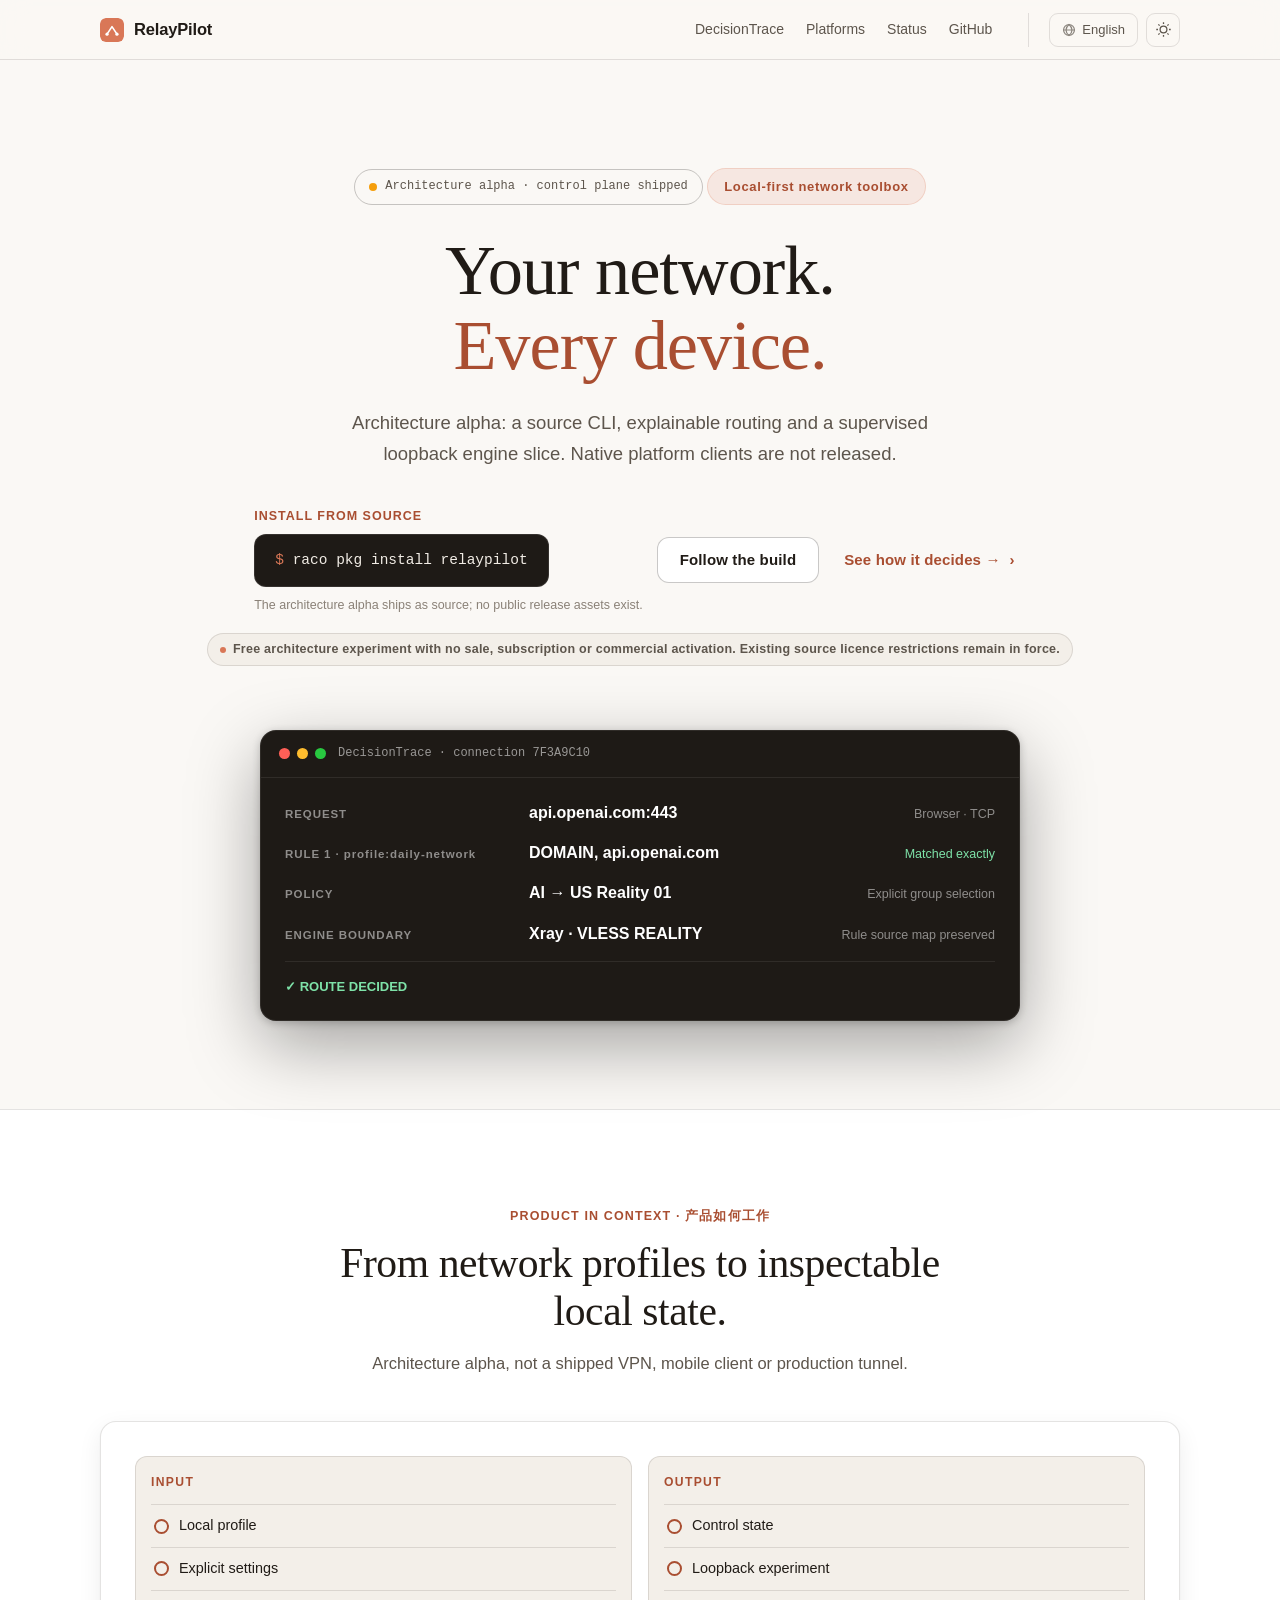
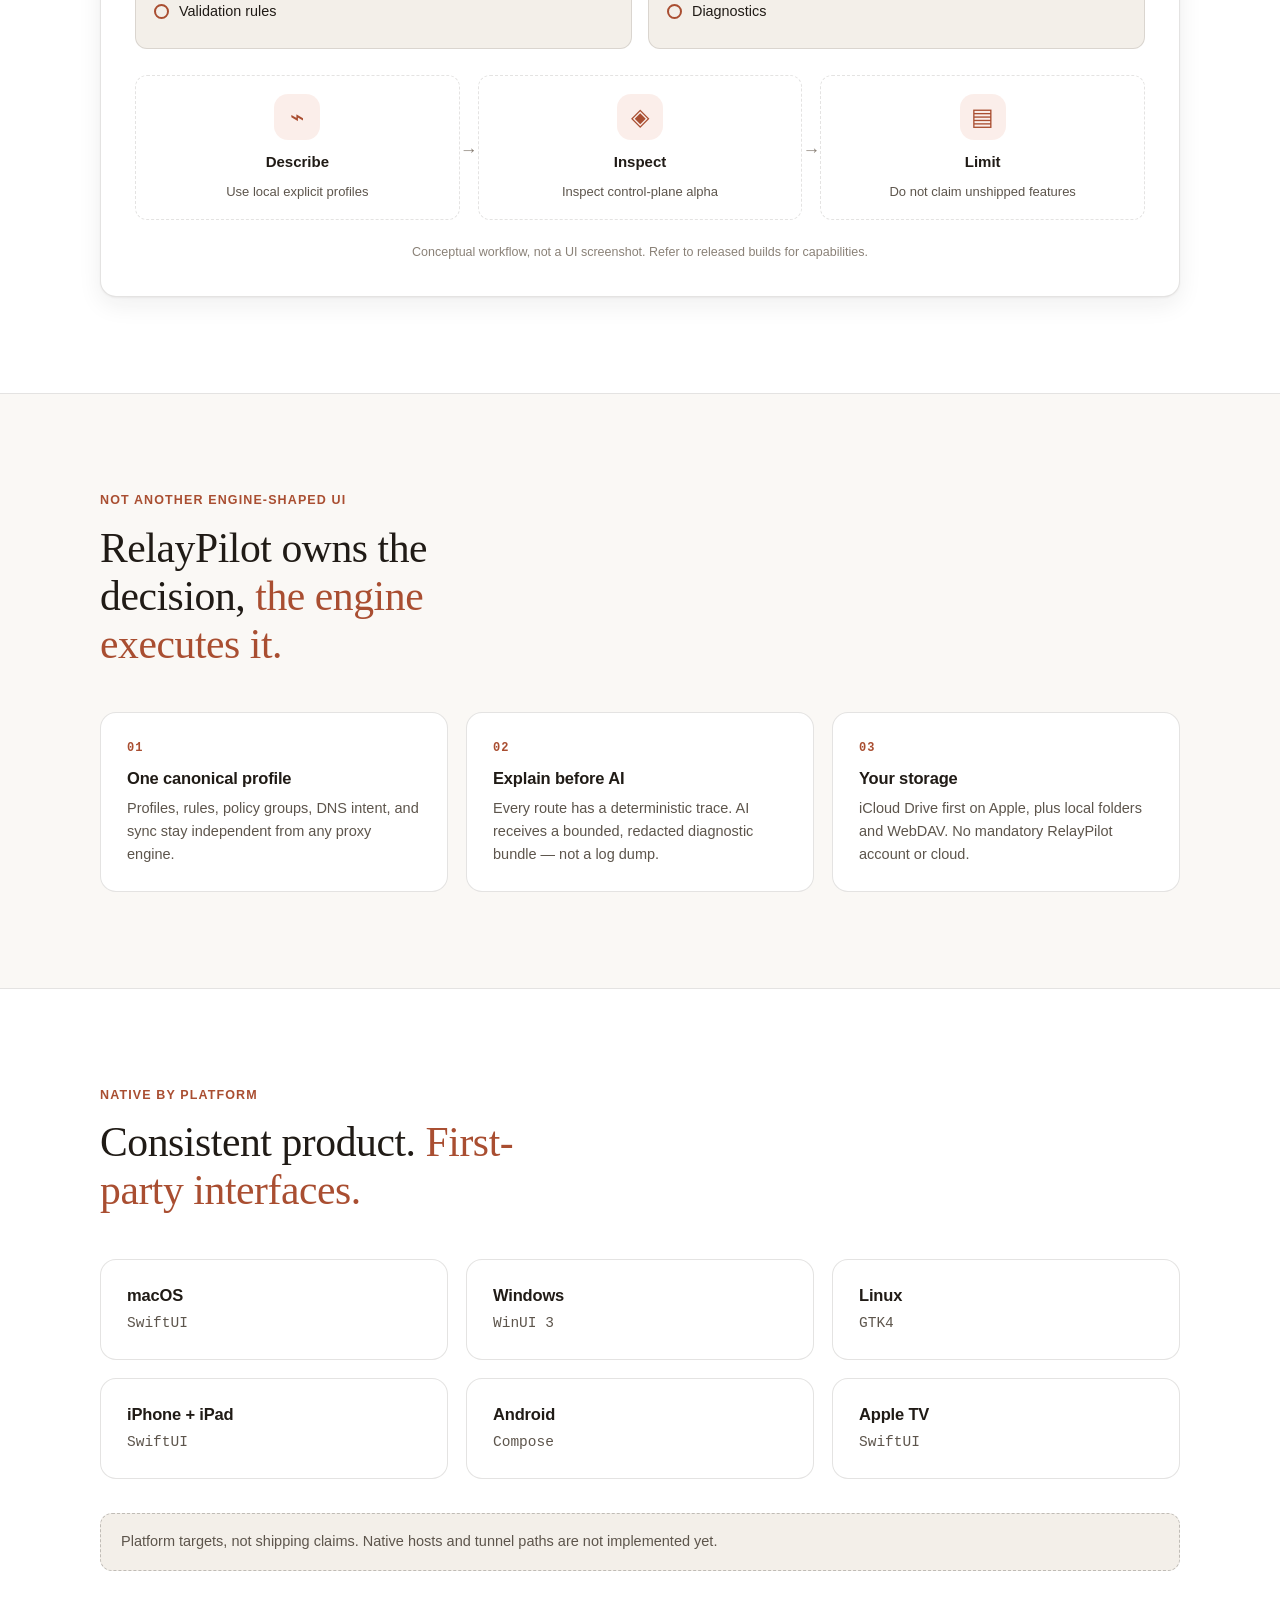
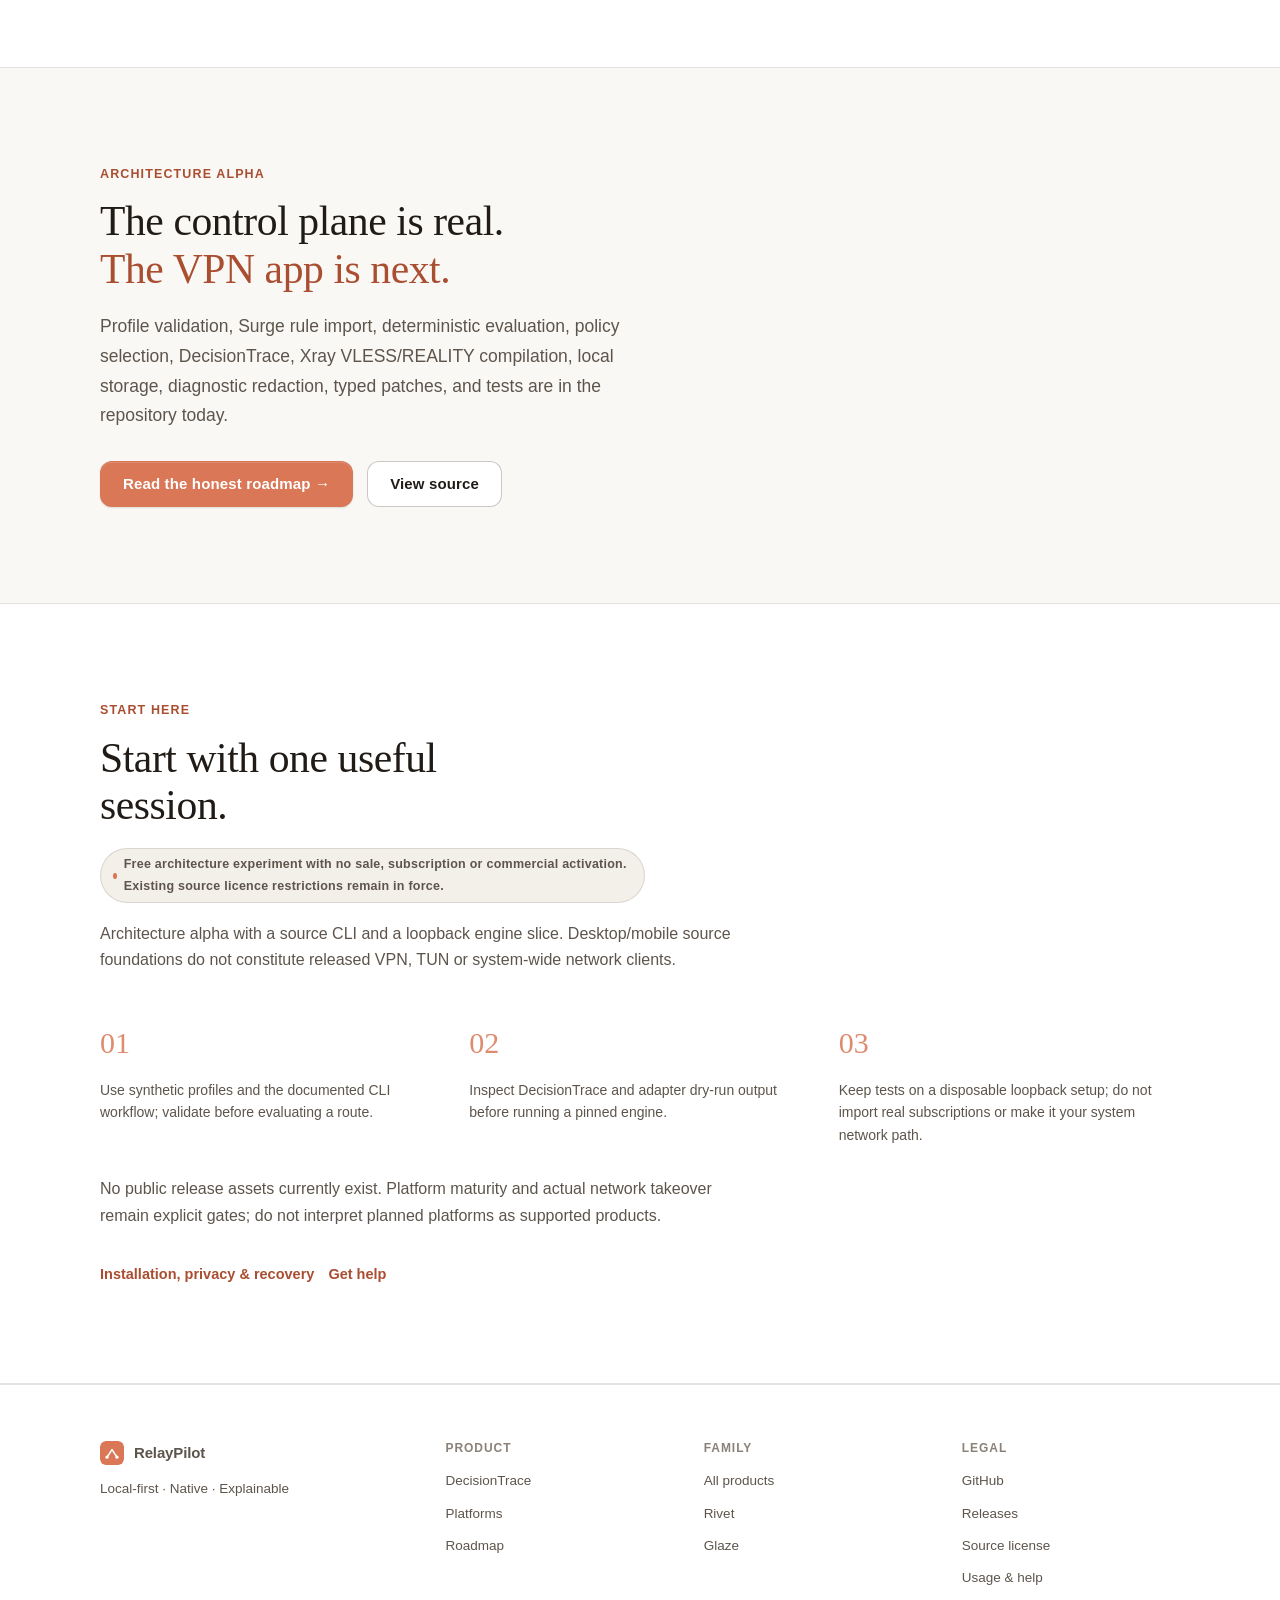
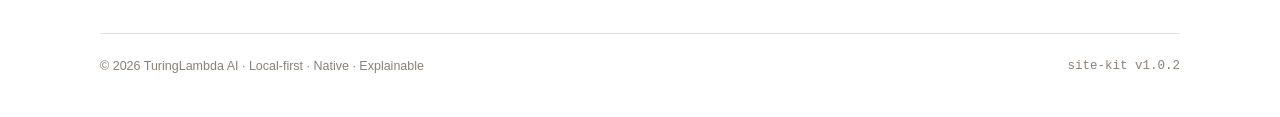
==== commit 943d3cd1: "site: let kit-step counters own the step numbers The h3 carried a manual 01-03 next to the kit-step " ====
--- a/site/index.html
+++ b/site/index.html
@@ -208,15 +208,12 @@
                 <p class="kit-text-2" style="margin-top: 18px; max-width: 72ch;" data-i18n="start.note">架构 Alpha，已有源码 CLI 与回环引擎纵切。桌面或移动源码基础不等于已发布的 VPN、TUN 或系统全局网络客户端。</p>
                 <div class="kit-steps" style="margin-top: 44px;">
                     <div class="kit-step">
-                        <h3>01</h3>
                         <p data-i18n="start.s1">使用合成 profile 和已文档化的 CLI 工作流，先校验再求值路由。</p>
                     </div>
                     <div class="kit-step">
-                        <h3>02</h3>
                         <p data-i18n="start.s2">运行固定版本引擎前，先检查 DecisionTrace 和适配器 dry-run 输出。</p>
                     </div>
                     <div class="kit-step">
-                        <h3>03</h3>
                         <p data-i18n="start.s3">测试保留在可丢弃的回环环境，不导入真实订阅，也不将其用作系统网络通道。</p>
                     </div>
                 </div>
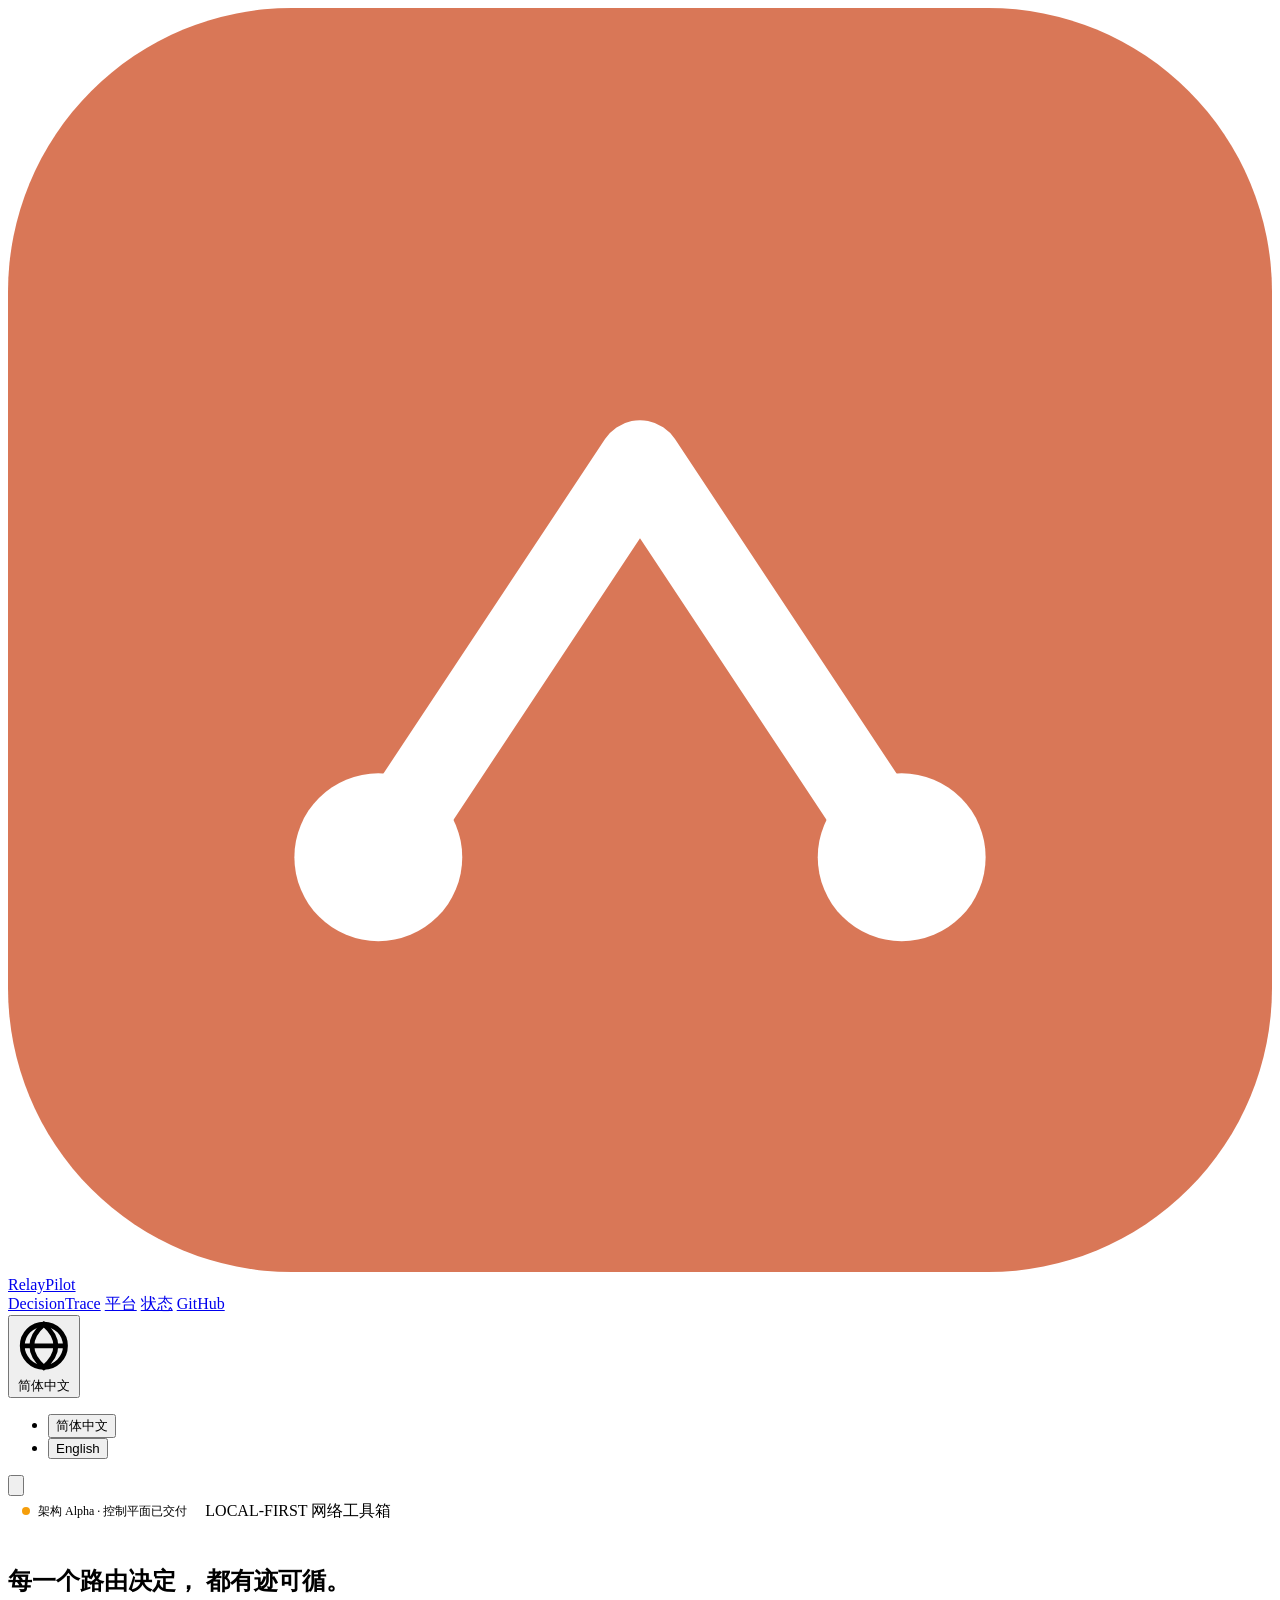
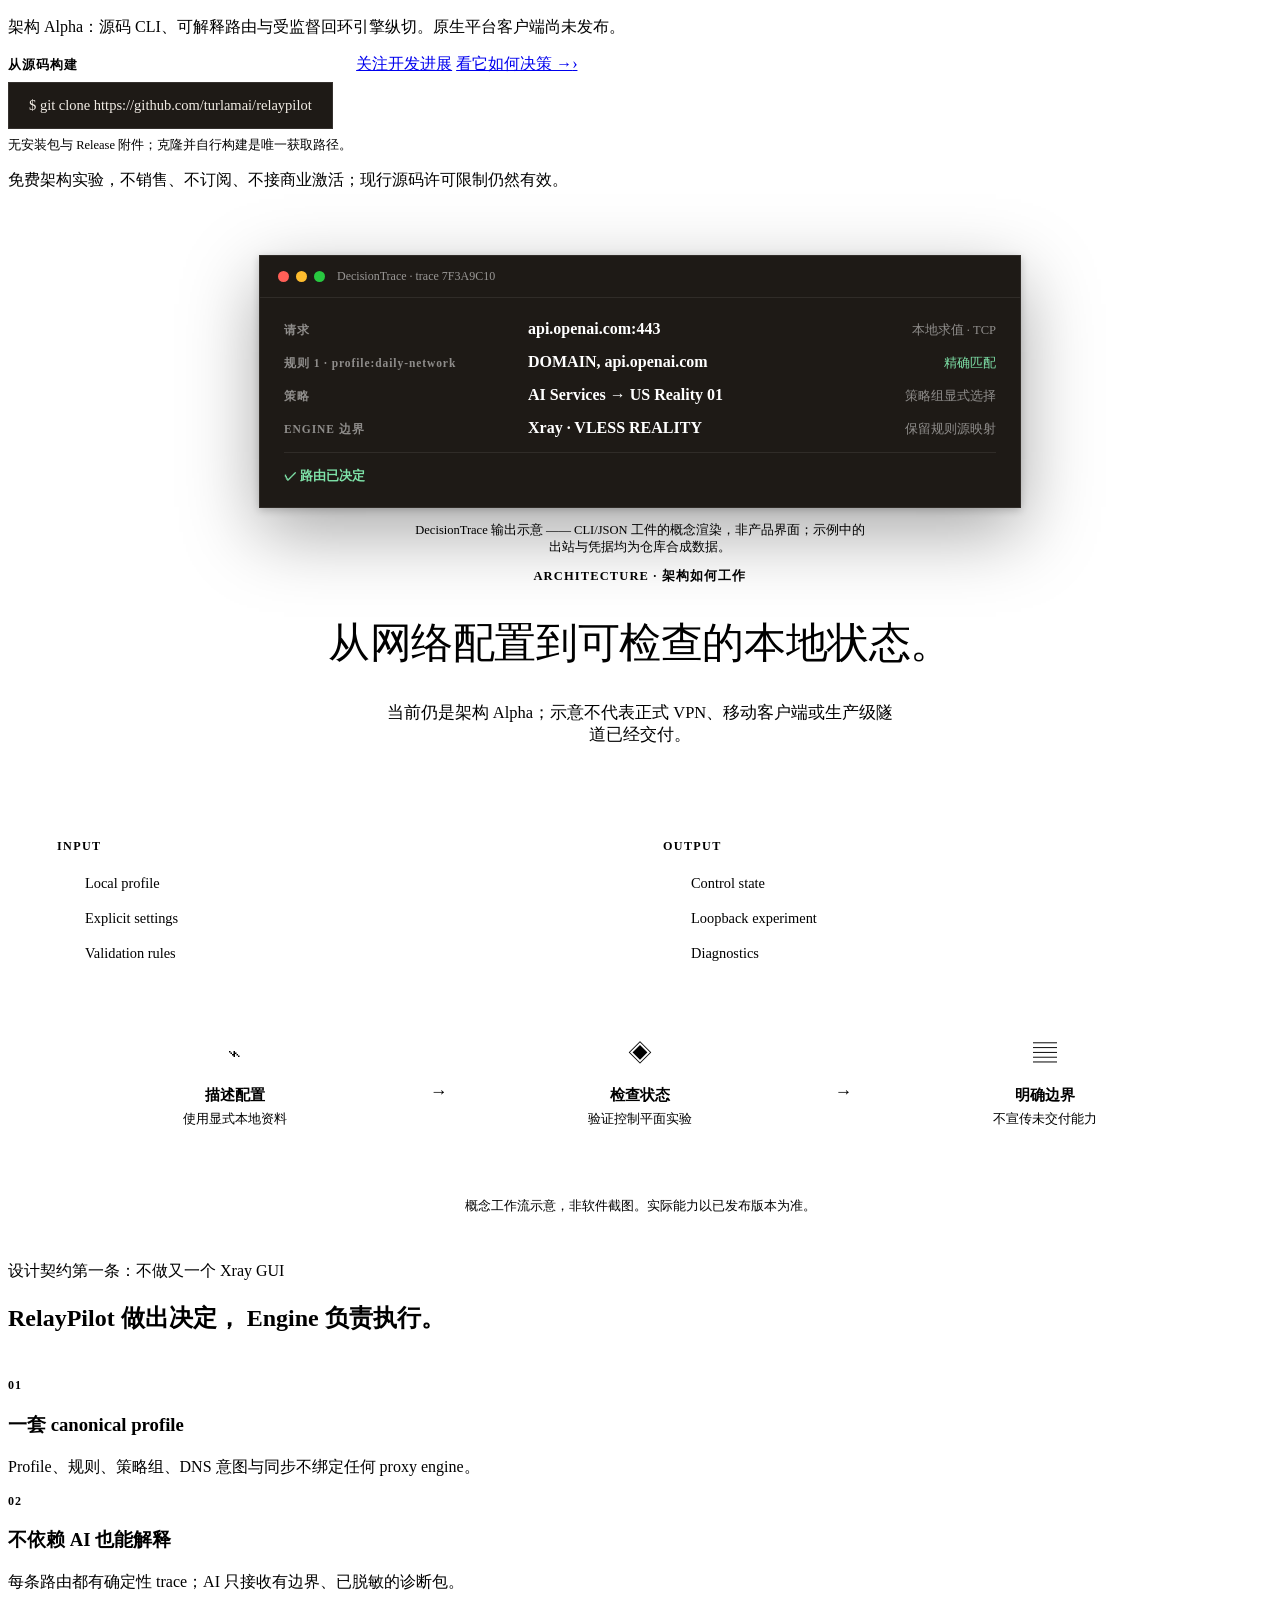
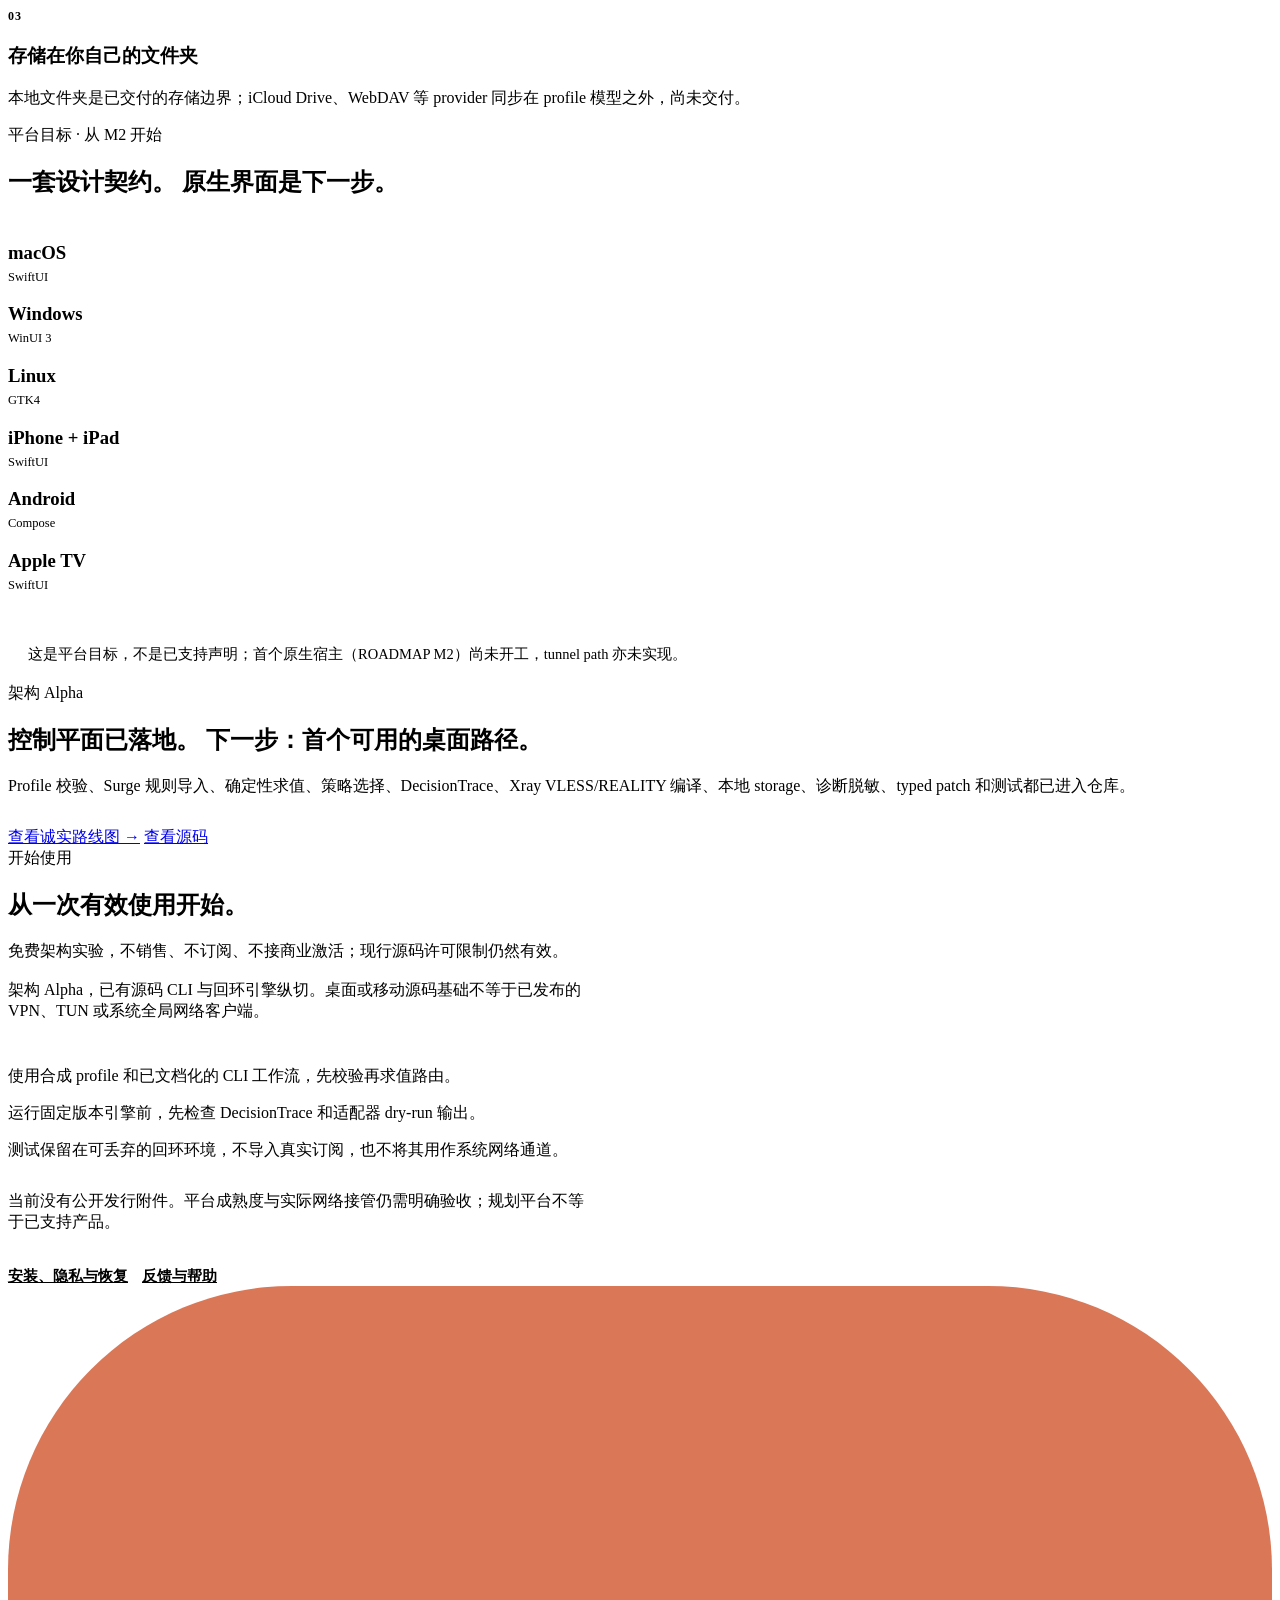
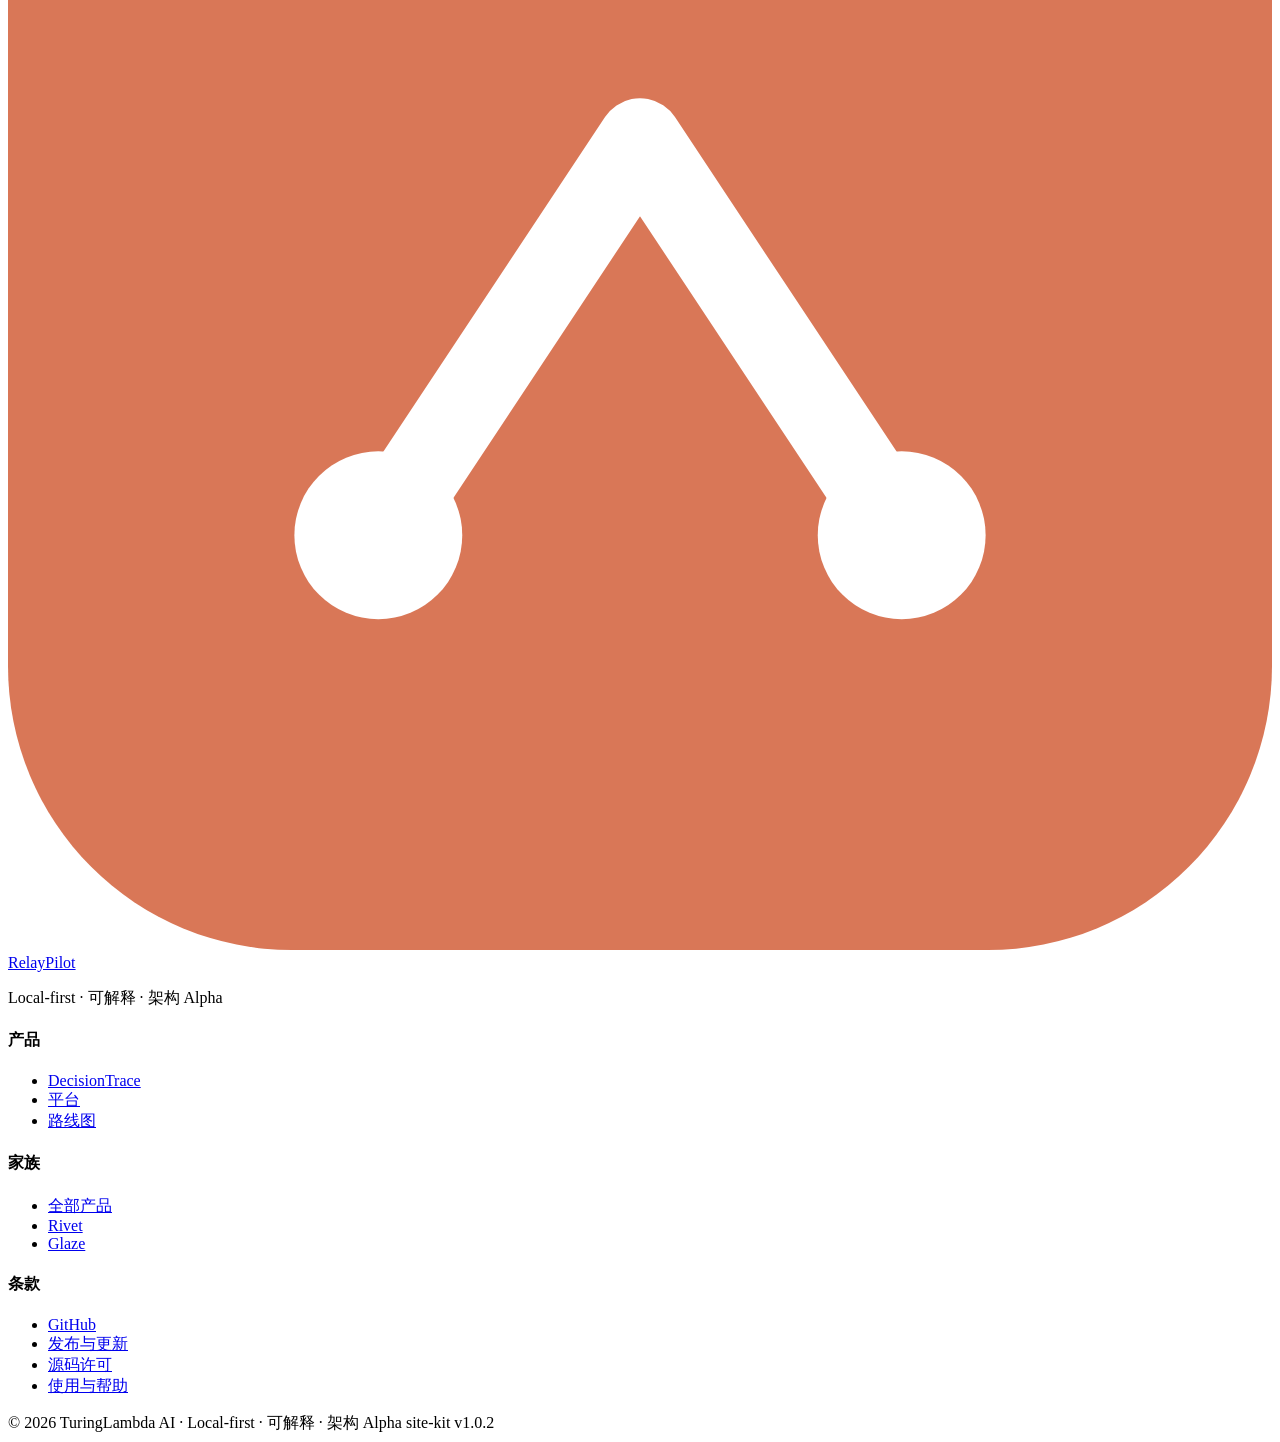
==== commit 94731a0c: "site: align homepage claims and feature story with design contract" ====
--- a/site/index.html
+++ b/site/index.html
@@ -4,18 +4,18 @@
 <head>
     <meta charset="UTF-8">
     <meta name="viewport" content="width=device-width, initial-scale=1.0">
-    <title>RelayPilot — 你的网络，每一台设备</title>
-    <meta name="description" content="RelayPilot — 一套可解释的网络，覆盖你的每一台设备。">
+    <title>RelayPilot — 可解释的路由决策 · 架构实验</title>
+    <meta name="description" content="RelayPilot 是本地优先的架构实验：源码 CLI、确定性 DecisionTrace 与受监督的回环引擎纵切；原生客户端尚未发布。">
     <link rel="canonical" href="https://relaypilot.jrtx.site/">
     <meta name="theme-color" content="#D97757">
     <meta property="og:type" content="website">
     <meta property="og:site_name" content="RelayPilot">
-    <meta property="og:title" content="RelayPilot — Your network. Every device.">
-    <meta property="og:description" content="RelayPilot — one understandable network across every device you own.">
+    <meta property="og:title" content="RelayPilot — explainable routing decisions · architecture experiment">
+    <meta property="og:description" content="A local-first architecture experiment: source CLI, deterministic DecisionTrace, and a supervised loopback engine slice. Native clients are not released.">
     <meta property="og:url" content="https://relaypilot.jrtx.site/">
     <meta name="twitter:card" content="summary">
-    <meta name="twitter:title" content="RelayPilot — Your network. Every device.">
-    <meta name="twitter:description" content="RelayPilot — one understandable network across every device you own.">
+    <meta name="twitter:title" content="RelayPilot — explainable routing decisions · architecture experiment">
+    <meta name="twitter:description" content="A local-first architecture experiment: source CLI, deterministic DecisionTrace, and a supervised loopback engine slice. Native clients are not released.">
 
     <!-- Theme pre-paint: apply before the stylesheet paints, no flash. -->
     <script>
@@ -79,14 +79,14 @@
         <section class="kit-hero" id="overview">
             <div class="kit-container">
                 <p class="status-pill"><span class="status-dot" aria-hidden="true"></span><span data-i18n="hero.status">架构 Alpha · 控制平面已交付</span></p>
-                <span class="kit-eyebrow" data-i18n="hero.eyebrow">LOCAL-FIRST 原生网络工具箱</span>
-                <h1><span data-i18n="hero.h1a">你的网络，</span> <span class="kit-accent-word" data-i18n="hero.h1b">每一台设备。</span></h1>
+                <span class="kit-eyebrow" data-i18n="hero.eyebrow">LOCAL-FIRST 网络工具箱</span>
+                <h1><span data-i18n="hero.h1a">每一个路由决定，</span> <span class="kit-accent-word" data-i18n="hero.h1b">都有迹可循。</span></h1>
                 <p class="kit-lead" data-i18n="hero.lead">架构 Alpha：源码 CLI、可解释路由与受监督回环引擎纵切。原生平台客户端尚未发布。</p>
                 <div class="kit-btn-row">
                     <div class="install-block">
-                        <span class="install-label" data-i18n="install.label">从源码安装</span>
-                        <pre class="install-cmd"><code>raco pkg install relaypilot</code></pre>
-                        <span class="install-note" data-i18n="install.note">架构 Alpha 以源码分发；当前没有公开发行附件。</span>
+                        <span class="install-label" data-i18n="install.label">从源码构建</span>
+                        <pre class="install-cmd"><code>git clone https://github.com/turlamai/relaypilot</code></pre>
+                        <span class="install-note" data-i18n="install.note">无安装包与 Release 附件；克隆并自行构建是唯一获取路径。</span>
                     </div>
                     <a class="kit-btn kit-btn--secondary" href="https://github.com/turlamai/relaypilot" data-i18n="hero.cta-build">关注开发进展</a>
                     <a class="kit-btn kit-btn--ghost" href="#trace"><span data-i18n="hero.cta-trace">看它如何决策 →</span><span class="kit-btn-arrow">›</span></a>
@@ -97,16 +97,17 @@
                     <div class="code-window">
                         <div class="window-header">
                             <div class="window-controls" aria-hidden="true"><span class="traffic-light close"></span><span class="traffic-light minimize"></span><span class="traffic-light maximize"></span></div>
-                            <div class="window-title">DecisionTrace · connection 7F3A9C10</div>
+                            <div class="window-title">DecisionTrace · trace 7F3A9C10</div>
                         </div>
                         <div class="trace-body" id="trace">
-                            <div class="trace-line"><span class="trace-label" data-i18n="trace.request">请求</span><span class="trace-main">api.openai.com:443</span><span class="trace-note" data-i18n="trace.request-note">浏览器 · TCP</span></div>
+                            <div class="trace-line"><span class="trace-label" data-i18n="trace.request">请求</span><span class="trace-main">api.openai.com:443</span><span class="trace-note" data-i18n="trace.request-note">本地求值 · TCP</span></div>
                             <div class="trace-line"><span class="trace-label" data-i18n="trace.rule">规则 1 · profile:daily-network</span><span class="trace-main">DOMAIN, api.openai.com</span><span class="trace-note ok" data-i18n="trace.rule-note">精确匹配</span></div>
-                            <div class="trace-line"><span class="trace-label" data-i18n="trace.policy">策略</span><span class="trace-main">AI → US Reality 01</span><span class="trace-note" data-i18n="trace.policy-note">策略组显式选择</span></div>
+                            <div class="trace-line"><span class="trace-label" data-i18n="trace.policy">策略</span><span class="trace-main">AI Services → US Reality 01</span><span class="trace-note" data-i18n="trace.policy-note">策略组显式选择</span></div>
                             <div class="trace-line"><span class="trace-label" data-i18n="trace.engine">ENGINE 边界</span><span class="trace-main">Xray · VLESS REALITY</span><span class="trace-note" data-i18n="trace.engine-note">保留规则源映射</span></div>
                             <div class="trace-verdict">✓ <span data-i18n="trace.verdict">路由已决定</span></div>
                         </div>
                     </div>
+                    <p class="trace-caption" data-i18n="trace.caption">DecisionTrace 输出示意 —— CLI/JSON 工件的概念渲染，非产品界面；示例中的出站与凭据均为仓库合成数据。</p>
                 </div>
             </div>
         </section>
@@ -115,7 +116,7 @@
         <section class="kit-section kit-section--alt" id="visual-showcase" aria-label="Product workflow diagram">
             <div class="vs-wrap">
                 <div class="vs-intro">
-                    <span class="vs-label">PRODUCT IN CONTEXT · 产品如何工作</span>
+                    <span class="vs-label">ARCHITECTURE · 架构如何工作</span>
                     <h2 data-i18n="vs.title">从网络配置到可检查的本地状态。</h2>
                     <p class="vs-lead" data-i18n="vs.lead">当前仍是架构 Alpha；示意不代表正式 VPN、移动客户端或生产级隧道已经交付。</p>
                 </div>
@@ -147,7 +148,7 @@
         <!-- Principles -->
         <section class="kit-section" id="principles">
             <div class="kit-container">
-                <span class="kit-kicker" data-i18n="principles.kicker">不是另一个按 engine 数据模型做出来的界面</span>
+                <span class="kit-kicker" data-i18n="principles.kicker">设计契约第一条：不做又一个 Xray GUI</span>
                 <h2 class="kit-h2"><span data-i18n="principles.title-a">RelayPilot 做出决定，</span> <span class="kit-accent-word" data-i18n="principles.title-b">Engine 负责执行。</span></h2>
                 <div class="kit-grid kit-grid--3" style="margin-top: 44px;">
                     <div class="kit-card">
@@ -162,8 +163,8 @@
                     </div>
                     <div class="kit-card">
                         <span class="card-num">03</span>
-                        <h3 data-i18n="principles.f3.title">使用你的存储</h3>
-                        <p data-i18n="principles.f3.body">Apple 优先 iCloud Drive，并支持本地文件夹与 WebDAV；不强制账号或云。</p>
+                        <h3 data-i18n="principles.f3.title">存储在你自己的文件夹</h3>
+                        <p data-i18n="principles.f3.body">本地文件夹是已交付的存储边界；iCloud Drive、WebDAV 等 provider 同步在 profile 模型之外，尚未交付。</p>
                     </div>
                 </div>
             </div>
@@ -172,8 +173,8 @@
         <!-- Platforms -->
         <section class="kit-section kit-section--alt" id="platforms">
             <div class="kit-container">
-                <span class="kit-kicker" data-i18n="platforms.kicker">各平台真原生</span>
-                <h2 class="kit-h2"><span data-i18n="platforms.title-a">一致的产品。</span> <span class="kit-accent-word" data-i18n="platforms.title-b">第一方原生界面。</span></h2>
+                <span class="kit-kicker" data-i18n="platforms.kicker">平台目标 · 从 M2 开始</span>
+                <h2 class="kit-h2"><span data-i18n="platforms.title-a">一套设计契约。</span> <span class="kit-accent-word" data-i18n="platforms.title-b">原生界面是下一步。</span></h2>
                 <div class="kit-grid kit-grid--3" style="margin-top: 44px;">
                     <div class="kit-card platform-card"><h3>macOS</h3><p class="platform-format">SwiftUI</p></div>
                     <div class="kit-card platform-card"><h3>Windows</h3><p class="platform-format">WinUI 3</p></div>
@@ -182,7 +183,7 @@
                     <div class="kit-card platform-card"><h3>Android</h3><p class="platform-format">Compose</p></div>
                     <div class="kit-card platform-card"><h3>Apple TV</h3><p class="platform-format">SwiftUI</p></div>
                 </div>
-                <p class="callout" data-i18n="platforms.callout">这是平台目标，不是已支持声明；native host 与 tunnel path 尚未完成。</p>
+                <p class="callout" data-i18n="platforms.callout">这是平台目标，不是已支持声明；首个原生宿主（ROADMAP M2）尚未开工，tunnel path 亦未实现。</p>
             </div>
         </section>
 
@@ -190,7 +191,7 @@
         <section class="kit-section" id="status">
             <div class="kit-container">
                 <span class="kit-kicker" data-i18n="status.kicker">架构 Alpha</span>
-                <h2 class="kit-h2"><span data-i18n="status.title-a">控制平面已落地。</span> <span class="kit-accent-word" data-i18n="status.title-b">下一步是真实 VPN 路径。</span></h2>
+                <h2 class="kit-h2"><span data-i18n="status.title-a">控制平面已落地。</span> <span class="kit-accent-word" data-i18n="status.title-b">下一步：首个可用的桌面路径。</span></h2>
                 <p class="kit-lead" data-i18n="status.lead">Profile 校验、Surge 规则导入、确定性求值、策略选择、DecisionTrace、Xray VLESS/REALITY 编译、本地 storage、诊断脱敏、typed patch 和测试都已进入仓库。</p>
                 <div class="kit-btn-row" style="margin-top: 30px;">
                     <a class="kit-btn kit-btn--primary" href="https://github.com/turlamai/relaypilot/blob/main/ROADMAP.md" data-i18n="status.cta-roadmap">查看诚实路线图 →</a>
@@ -240,7 +241,7 @@
                         </svg>
                         <span>RelayPilot</span>
                     </a>
-                    <p class="kit-footer-tagline" data-i18n="footer.tagline">Local-first · 原生 · 可解释</p>
+                    <p class="kit-footer-tagline" data-i18n="footer.tagline">Local-first · 可解释 · 架构 Alpha</p>
                 </div>
                 <div>
                     <h4 data-i18n="footer.product">产品</h4>
@@ -269,7 +270,7 @@
                 </div>
             </div>
             <div class="kit-footer-bottom">
-                <span>© 2026 TuringLambda AI · <span data-i18n="footer.tagline">Local-first · 原生 · 可解释</span></span>
+                <span>© 2026 TuringLambda AI · <span data-i18n="footer.tagline">Local-first · 可解释 · 架构 Alpha</span></span>
                 <span class="kit-mono">site-kit v1.0.2</span>
             </div>
         </div>
@@ -283,17 +284,17 @@
     "nav.status": "状态",
     "nav.github": "GitHub",
     "hero.status": "架构 Alpha · 控制平面已交付",
-    "hero.eyebrow": "LOCAL-FIRST 原生网络工具箱",
-    "hero.h1a": "你的网络，",
-    "hero.h1b": "每一台设备。",
+    "hero.eyebrow": "LOCAL-FIRST 网络工具箱",
+    "hero.h1a": "每一个路由决定，",
+    "hero.h1b": "都有迹可循。",
     "hero.lead": "架构 Alpha：源码 CLI、可解释路由与受监督回环引擎纵切。原生平台客户端尚未发布。",
     "hero.availability": "免费架构实验，不销售、不订阅、不接商业激活；现行源码许可限制仍然有效。",
-    "install.label": "从源码安装",
-    "install.note": "架构 Alpha 以源码分发；当前没有公开发行附件。",
+    "install.label": "从源码构建",
+    "install.note": "无安装包与 Release 附件；克隆并自行构建是唯一获取路径。",
     "hero.cta-build": "关注开发进展",
     "hero.cta-trace": "看它如何决策 →",
     "trace.request": "请求",
-    "trace.request-note": "浏览器 · TCP",
+    "trace.request-note": "本地求值 · TCP",
     "trace.rule": "规则 1 · profile:daily-network",
     "trace.rule-note": "精确匹配",
     "trace.policy": "策略",
@@ -301,6 +302,7 @@
     "trace.engine": "ENGINE 边界",
     "trace.engine-note": "保留规则源映射",
     "trace.verdict": "路由已决定",
+    "trace.caption": "DecisionTrace 输出示意 —— CLI/JSON 工件的概念渲染，非产品界面；示例中的出站与凭据均为仓库合成数据。",
     "vs.title": "从网络配置到可检查的本地状态。",
     "vs.lead": "当前仍是架构 Alpha；示意不代表正式 VPN、移动客户端或生产级隧道已经交付。",
     "vs.s1t": "描述配置",
@@ -310,22 +312,22 @@
     "vs.s3t": "明确边界",
     "vs.s3b": "不宣传未交付能力",
     "vs.caption": "概念工作流示意，非软件截图。实际能力以已发布版本为准。",
-    "principles.kicker": "不是另一个按 engine 数据模型做出来的界面",
+    "principles.kicker": "设计契约第一条：不做又一个 Xray GUI",
     "principles.title-a": "RelayPilot 做出决定，",
     "principles.title-b": "Engine 负责执行。",
     "principles.f1.title": "一套 canonical profile",
     "principles.f1.body": "Profile、规则、策略组、DNS 意图与同步不绑定任何 proxy engine。",
     "principles.f2.title": "不依赖 AI 也能解释",
     "principles.f2.body": "每条路由都有确定性 trace；AI 只接收有边界、已脱敏的诊断包。",
-    "principles.f3.title": "使用你的存储",
-    "principles.f3.body": "Apple 优先 iCloud Drive，并支持本地文件夹与 WebDAV；不强制账号或云。",
-    "platforms.kicker": "各平台真原生",
-    "platforms.title-a": "一致的产品。",
-    "platforms.title-b": "第一方原生界面。",
-    "platforms.callout": "这是平台目标，不是已支持声明；native host 与 tunnel path 尚未完成。",
+    "principles.f3.title": "存储在你自己的文件夹",
+    "principles.f3.body": "本地文件夹是已交付的存储边界；iCloud Drive、WebDAV 等 provider 同步在 profile 模型之外，尚未交付。",
+    "platforms.kicker": "平台目标 · 从 M2 开始",
+    "platforms.title-a": "一套设计契约。",
+    "platforms.title-b": "原生界面是下一步。",
+    "platforms.callout": "这是平台目标，不是已支持声明；首个原生宿主（ROADMAP M2）尚未开工，tunnel path 亦未实现。",
     "status.kicker": "架构 Alpha",
     "status.title-a": "控制平面已落地。",
-    "status.title-b": "下一步是真实 VPN 路径。",
+    "status.title-b": "下一步：首个可用的桌面路径。",
     "status.lead": "Profile 校验、Surge 规则导入、确定性求值、策略选择、DecisionTrace、Xray VLESS/REALITY 编译、本地 storage、诊断脱敏、typed patch 和测试都已进入仓库。",
     "status.cta-roadmap": "查看诚实路线图 →",
     "status.cta-source": "查看源码",
@@ -337,7 +339,7 @@
     "start.s3": "测试保留在可丢弃的回环环境，不导入真实订阅，也不将其用作系统网络通道。",
     "start.limits": "当前没有公开发行附件。平台成熟度与实际网络接管仍需明确验收；规划平台不等于已支持产品。",
     "start.help": "反馈与帮助",
-    "footer.tagline": "Local-first · 原生 · 可解释",
+    "footer.tagline": "Local-first · 可解释 · 架构 Alpha",
     "footer.product": "产品",
     "footer.family": "家族",
     "footer.portal": "全部产品",
@@ -353,16 +355,16 @@
     "nav.github": "GitHub",
     "hero.status": "Architecture alpha · control plane shipped",
     "hero.eyebrow": "Local-first network toolbox",
-    "hero.h1a": "Your network.",
-    "hero.h1b": "Every device.",
+    "hero.h1a": "Every routing decision,",
+    "hero.h1b": "explained.",
     "hero.lead": "Architecture alpha: a source CLI, explainable routing and a supervised loopback engine slice. Native platform clients are not released.",
     "hero.availability": "Free architecture experiment with no sale, subscription or commercial activation. Existing source licence restrictions remain in force.",
-    "install.label": "Install from source",
-    "install.note": "The architecture alpha ships as source; no public release assets exist.",
+    "install.label": "Build from source",
+    "install.note": "No installers or release assets exist. Cloning and building from source is the only acquisition path.",
     "hero.cta-build": "Follow the build",
     "hero.cta-trace": "See how it decides →",
     "trace.request": "REQUEST",
-    "trace.request-note": "Browser · TCP",
+    "trace.request-note": "Local evaluation · TCP",
     "trace.rule": "RULE 1 · profile:daily-network",
     "trace.rule-note": "Matched exactly",
     "trace.policy": "POLICY",
@@ -370,6 +372,7 @@
     "trace.engine": "ENGINE BOUNDARY",
     "trace.engine-note": "Rule source map preserved",
     "trace.verdict": "ROUTE DECIDED",
+    "trace.caption": "DecisionTrace output concept — a rendering of the CLI/JSON artifact, not a product UI. Outbounds and credentials in the example are synthetic repo data.",
     "vs.title": "From network profiles to inspectable local state.",
     "vs.lead": "Architecture alpha, not a shipped VPN, mobile client or production tunnel.",
     "vs.s1t": "Describe",
@@ -379,22 +382,22 @@
     "vs.s3t": "Limit",
     "vs.s3b": "Do not claim unshipped features",
     "vs.caption": "Conceptual workflow, not a UI screenshot. Refer to released builds for capabilities.",
-    "principles.kicker": "Not another engine-shaped UI",
+    "principles.kicker": "Design contract no. 1: not another Xray GUI",
     "principles.title-a": "RelayPilot owns the decision,",
     "principles.title-b": "the engine executes it.",
     "principles.f1.title": "One canonical profile",
     "principles.f1.body": "Profiles, rules, policy groups, DNS intent, and sync stay independent from any proxy engine.",
     "principles.f2.title": "Explain before AI",
     "principles.f2.body": "Every route has a deterministic trace. AI receives a bounded, redacted diagnostic bundle — not a log dump.",
-    "principles.f3.title": "Your storage",
-    "principles.f3.body": "iCloud Drive first on Apple, plus local folders and WebDAV. No mandatory RelayPilot account or cloud.",
-    "platforms.kicker": "Native by platform",
-    "platforms.title-a": "Consistent product.",
-    "platforms.title-b": "First-party interfaces.",
-    "platforms.callout": "Platform targets, not shipping claims. Native hosts and tunnel paths are not implemented yet.",
+    "principles.f3.title": "Storage in your own folders",
+    "principles.f3.body": "Local folders are the delivered storage boundary. Provider sync (iCloud Drive, WebDAV) stays outside the profile model — not shipped yet.",
+    "platforms.kicker": "Platform targets · starting from M2",
+    "platforms.title-a": "One design contract.",
+    "platforms.title-b": "Native interfaces are next.",
+    "platforms.callout": "Platform targets, not shipping claims. The first native host (ROADMAP M2) has not started, and tunnel paths are not implemented.",
     "status.kicker": "Architecture alpha",
     "status.title-a": "The control plane is real.",
-    "status.title-b": "The VPN app is next.",
+    "status.title-b": "Next: the first usable desktop path.",
     "status.lead": "Profile validation, Surge rule import, deterministic evaluation, policy selection, DecisionTrace, Xray VLESS/REALITY compilation, local storage, diagnostic redaction, typed patches, and tests are in the repository today.",
     "status.cta-roadmap": "Read the honest roadmap →",
     "status.cta-source": "View source",
@@ -406,7 +409,7 @@
     "start.s3": "Keep tests on a disposable loopback setup; do not import real subscriptions or make it your system network path.",
     "start.limits": "No public release assets currently exist. Platform maturity and actual network takeover remain explicit gates; do not interpret planned platforms as supported products.",
     "start.help": "Get help",
-    "footer.tagline": "Local-first · Native · Explainable",
+    "footer.tagline": "Local-first · Explainable · Architecture alpha",
     "footer.product": "Product",
     "footer.family": "Family",
     "footer.portal": "All products",
--- a/site/site.css
+++ b/site/site.css
@@ -67,7 +67,15 @@
 .hero-visual {
     margin-top: 64px;
     display: flex;
-    justify-content: center;
+    flex-direction: column;
+    align-items: center;
+}
+.trace-caption {
+    margin-top: 14px;
+    max-width: 72ch;
+    font-size: 12.5px;
+    color: var(--kit-text-3);
+    text-align: center;
 }
 .code-window {
     width: min(760px, 100%);
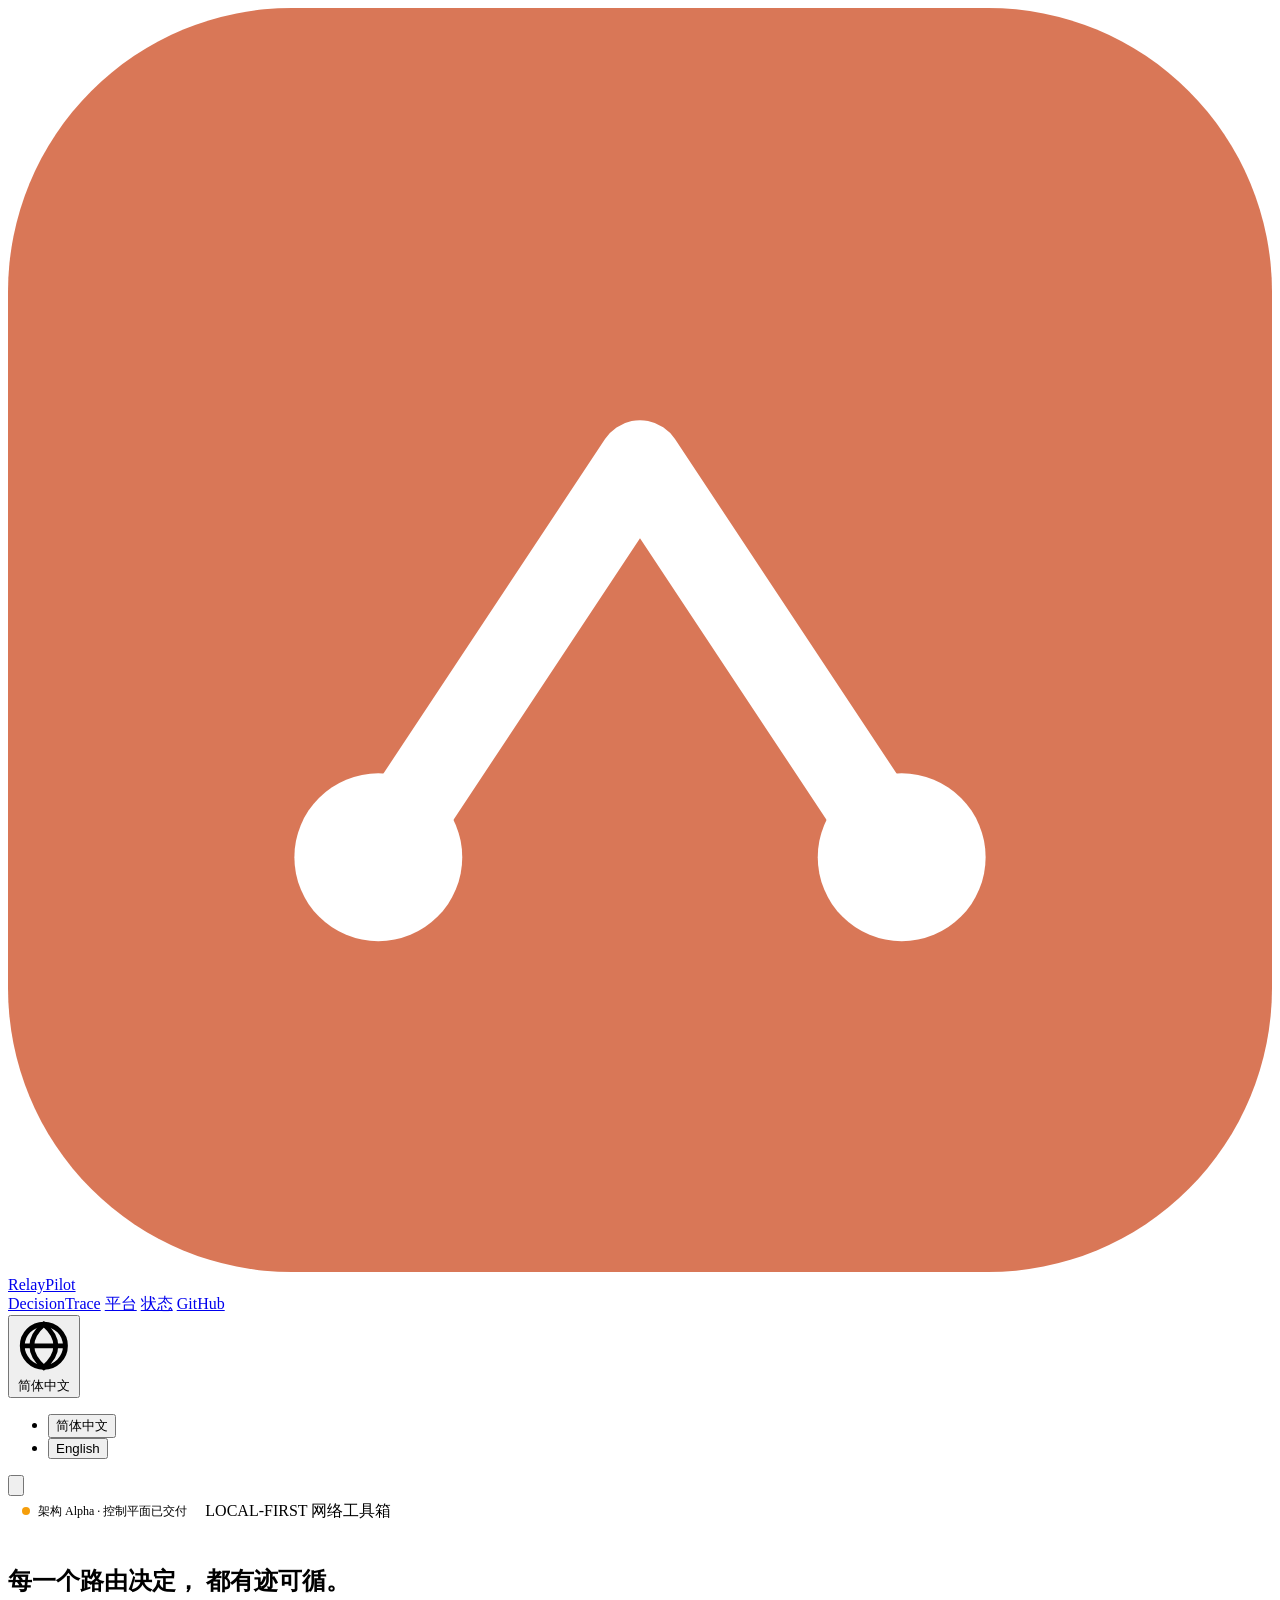
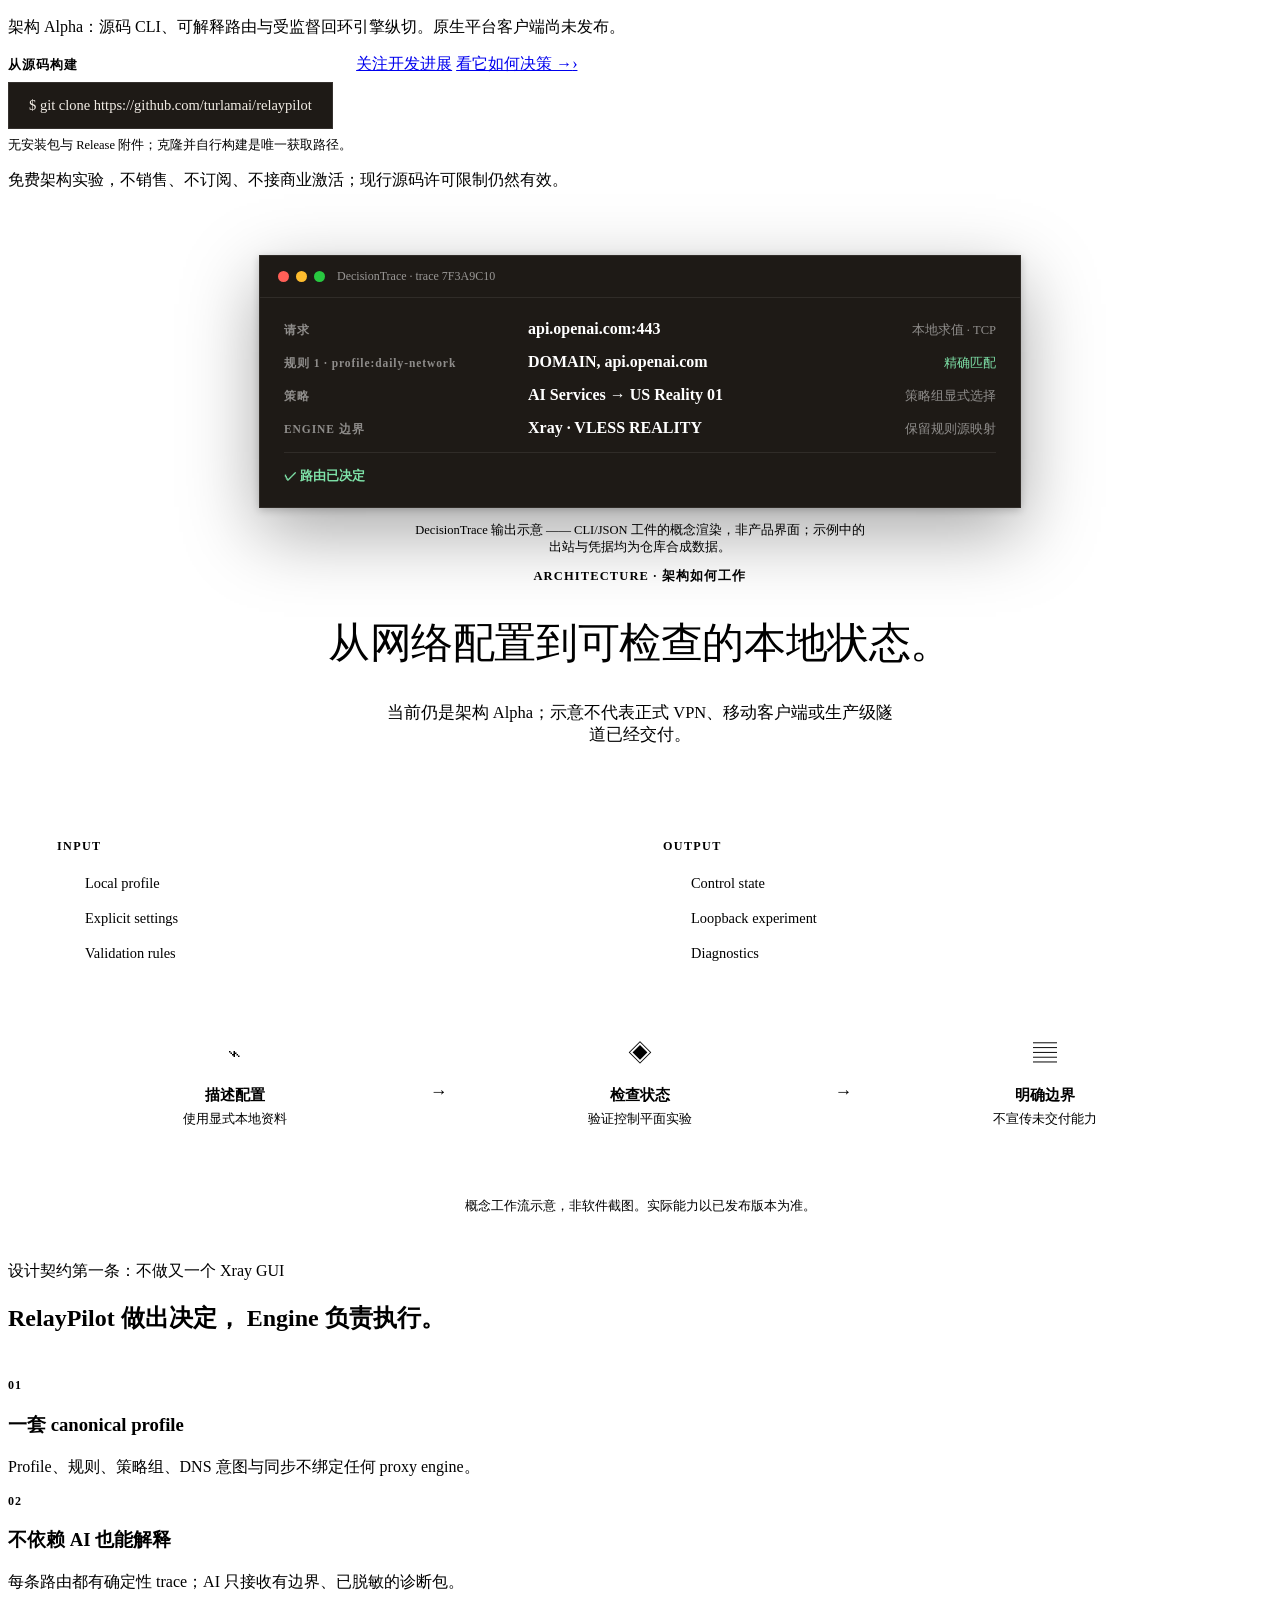
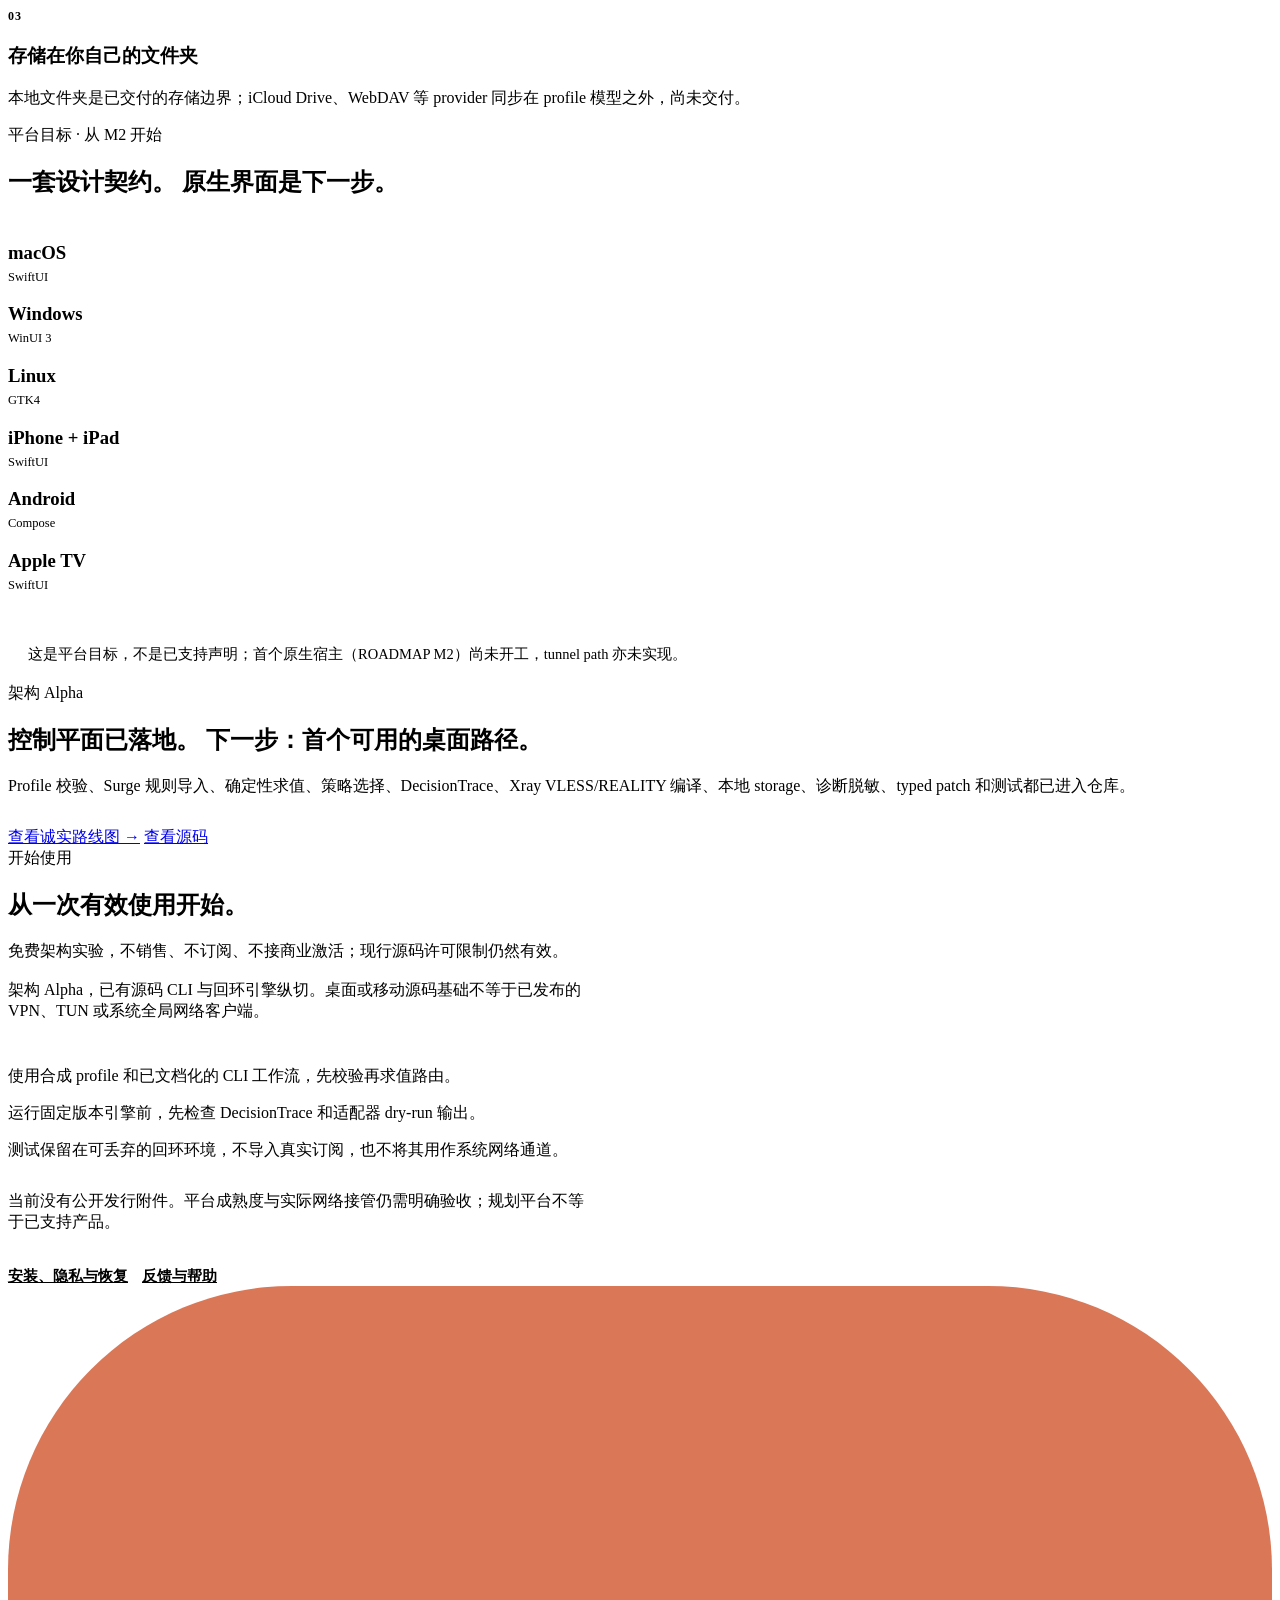
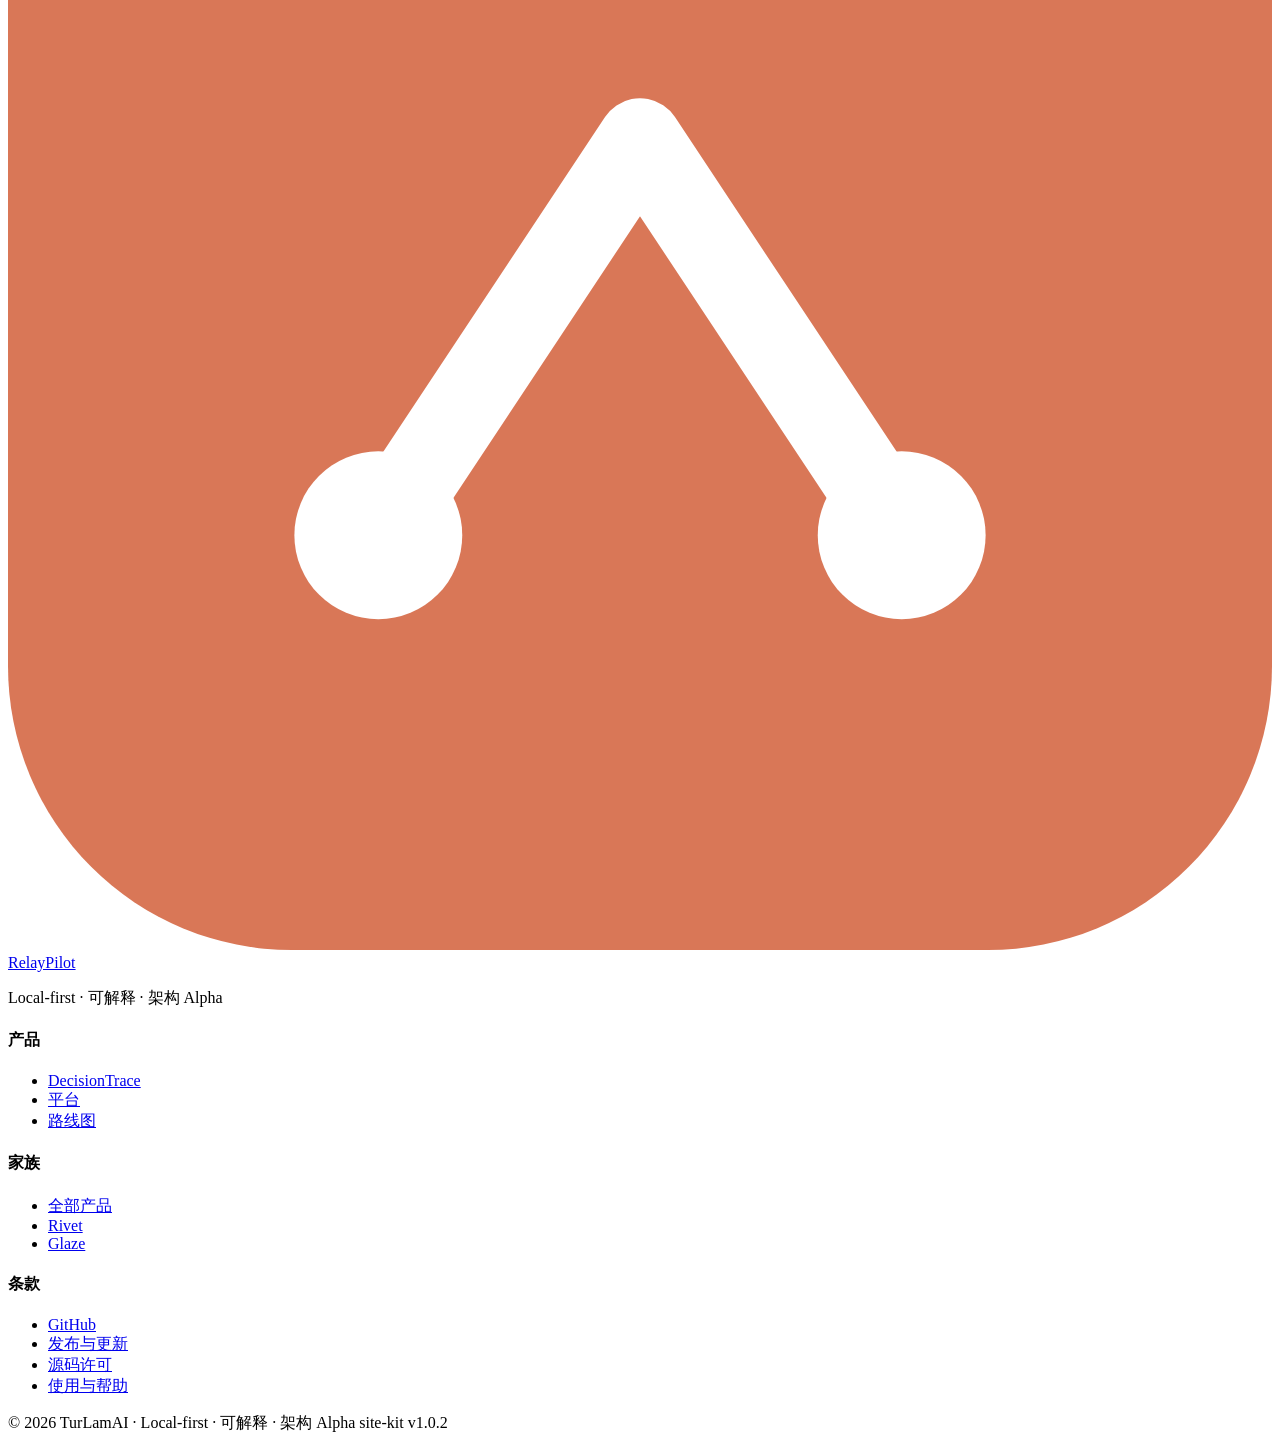
==== commit 8e73bf53: "brand: TurLamAI in site footer and README copyright lines" ====
--- a/site/index.html
+++ b/site/index.html
@@ -270,7 +270,7 @@
                 </div>
             </div>
             <div class="kit-footer-bottom">
-                <span>© 2026 TuringLambda AI · <span data-i18n="footer.tagline">Local-first · 可解释 · 架构 Alpha</span></span>
+                <span>© 2026 TurLamAI · <span data-i18n="footer.tagline">Local-first · 可解释 · 架构 Alpha</span></span>
                 <span class="kit-mono">site-kit v1.0.2</span>
             </div>
         </div>
